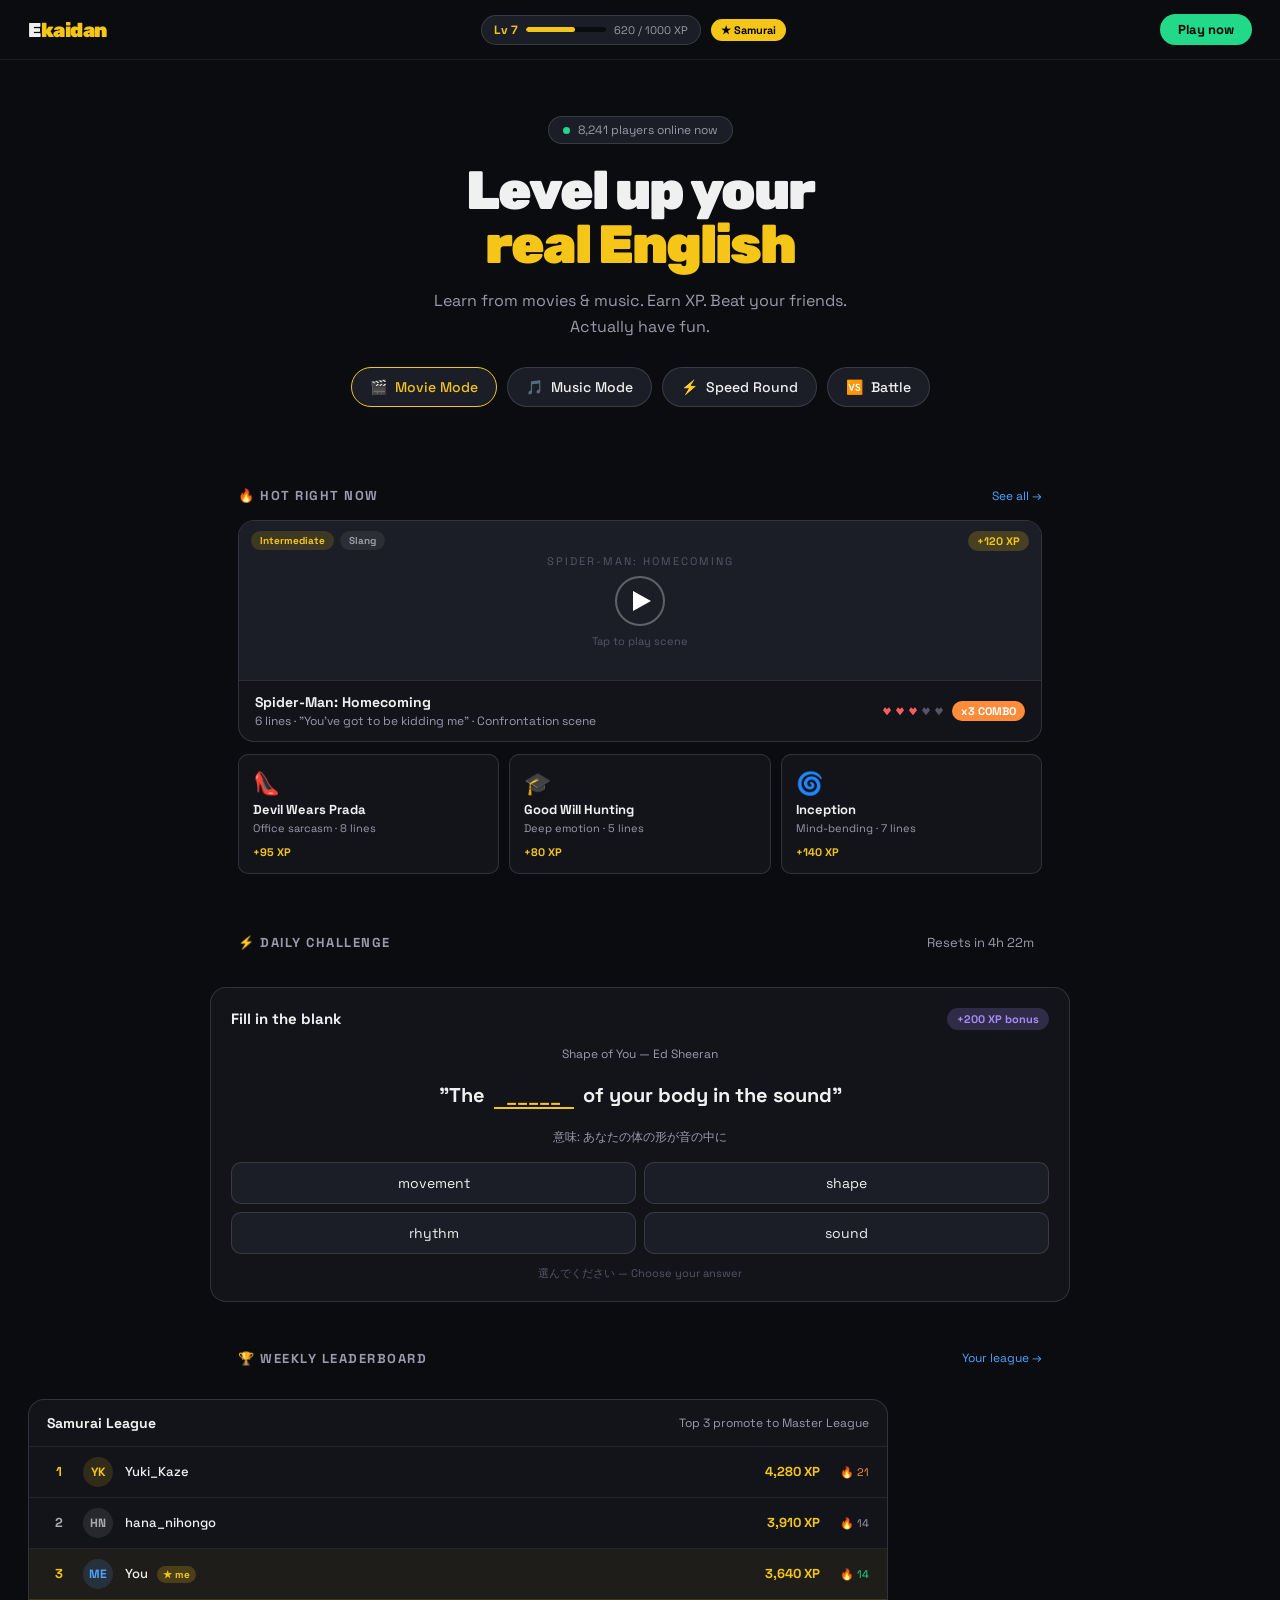
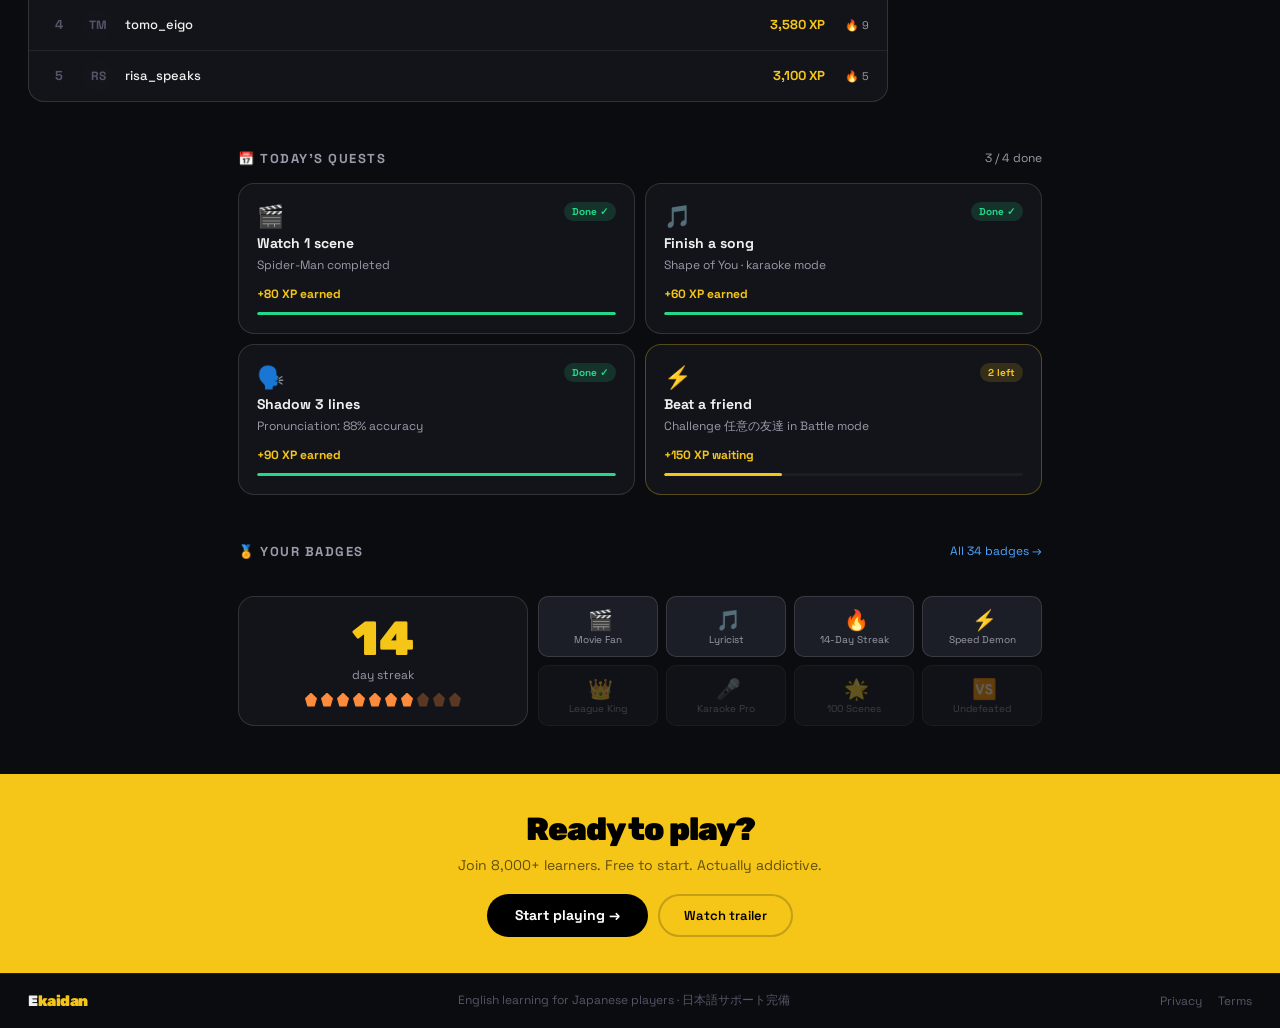
==== index.html @ 9c2a5b8b "add index.html" ====
<!DOCTYPE html>
<html lang="en">
<head>
    <meta property="og:title" content="Ekaidan - Learn English from Movies & Music">
<meta property="og:description" content="Master real English using movie scenes and songs.">
<meta property="og:image" content="https://imgs.search.brave.com/Rx2H4mDnxy3ZunKGQJCaCO_kKD9j202tP4jf_pyUfj8/rs:fit:500:0:1:0/g:ce/aHR0cHM6Ly9jZG4u/Y3JlYXRlLnZpc3Rh/LmNvbS9kb3dubG9h/ZHMvZmFkMjRlOTMt/ODU4NS00NmRkLWJh/MTktZmExNDgxNDEz/OWY2XzQ1MC5qcGVn">
  <meta charset="UTF-8">
  <meta name="viewport" content="width=device-width, initial-scale=1.0">
  <meta name="description" content="Ekaidan - gamified English learning from movies and music">
  <title>Ekaidan - Level up your real English</title>
<style>
@import url('https://fonts.googleapis.com/css2?family=Space+Grotesk:wght@400;500;700&family=Rubik:wght@400;500;700;900&display=swap');
*{box-sizing:border-box;margin:0;padding:0}
:root{
  --bg:#0b0c10;--bg2:#13141a;--bg3:#1c1e27;
  --border:rgba(255,255,255,0.07);
  --border2:rgba(255,255,255,0.13);
  --txt:#f0f0f0;--txt2:#9a9aaa;--txt3:#555568;
  --yellow:#f5c518;--green:#22d98a;--blue:#4fa3ff;
  --purple:#a78bfa;--red:#ff5c5c;--orange:#ff8c3a;
  --r:10px;--r2:16px;
}
body{font-family:'Space Grotesk',sans-serif;background:var(--bg);color:var(--txt);overflow-x:hidden}
h1,h2,h3,.logo{font-family:'Rubik',sans-serif}

nav{display:flex;align-items:center;justify-content:space-between;padding:14px 28px;border-bottom:0.5px solid var(--border);background:var(--bg)}
.logo{font-size:20px;font-weight:900;letter-spacing:-0.5px;color:var(--txt)}
.logo span{color:var(--yellow)}
.nav-r{display:flex;align-items:center;gap:16px}
.xp-bar-mini{display:flex;align-items:center;gap:8px;background:var(--bg3);padding:6px 12px;border-radius:100px;border:0.5px solid var(--border2)}
.xp-track{width:80px;height:5px;background:var(--bg);border-radius:3px;overflow:hidden}
.xp-fill{height:100%;width:62%;background:var(--yellow);border-radius:3px;transition:width 0.6s}
.xp-label{font-size:12px;color:var(--yellow);font-weight:700}
.level-badge{background:var(--yellow);color:#000;font-size:11px;font-weight:700;padding:4px 10px;border-radius:100px}
.nav-btn{background:var(--green);color:#000;font-size:13px;font-weight:700;padding:7px 18px;border-radius:100px;border:none;cursor:pointer;font-family:'Space Grotesk',sans-serif}

.hero{padding:56px 28px 40px;text-align:center;position:relative}
.hero-eyebrow{display:inline-flex;align-items:center;gap:8px;background:var(--bg3);border:0.5px solid var(--border2);border-radius:100px;padding:5px 14px;font-size:12px;color:var(--txt2);margin-bottom:20px}
.pulse{width:7px;height:7px;background:var(--green);border-radius:50%;animation:pulse 1.4s ease-in-out infinite}
@keyframes pulse{0%,100%{transform:scale(1);opacity:1}50%{transform:scale(1.5);opacity:0.5}}
.hero h1{font-size:54px;font-weight:900;line-height:1.0;letter-spacing:-2px;margin-bottom:16px}
.hero h1 .hl{color:var(--yellow)}
.hero p{font-size:16px;color:var(--txt2);max-width:440px;margin:0 auto 28px;line-height:1.6}

.modes-row{display:flex;gap:10px;justify-content:center;flex-wrap:wrap;margin-bottom:40px}
.mode-btn{display:flex;align-items:center;gap:8px;background:var(--bg3);border:0.5px solid var(--border2);padding:10px 18px;border-radius:100px;font-size:14px;font-weight:500;cursor:pointer;transition:all 0.15s;color:var(--txt)}
.mode-btn:hover,.mode-btn.active{border-color:var(--yellow);color:var(--yellow)}
.mode-icon{font-size:16px;width:16px;height:16px}

.section{padding:0 28px 48px;max-width:860px;margin:0 auto}
.sec-head{display:flex;align-items:center;justify-content:space-between;margin-bottom:16px}
.sec-title{font-size:13px;font-weight:700;color:var(--txt2);letter-spacing:1.5px;text-transform:uppercase}
.sec-link{font-size:12px;color:var(--blue);cursor:pointer}

.scene-card-big{background:var(--bg2);border:0.5px solid var(--border2);border-radius:var(--r2);overflow:hidden;margin-bottom:12px;cursor:pointer;transition:border-color 0.15s}
.scene-card-big:hover{border-color:rgba(255,255,255,0.25)}
.scene-screen{background:var(--bg3);height:160px;display:flex;align-items:center;justify-content:center;position:relative;border-bottom:0.5px solid var(--border)}
.screen-inner{text-align:center}
.movie-title{font-size:11px;color:var(--txt3);letter-spacing:2px;text-transform:uppercase;margin-bottom:8px}
.play-circle{width:50px;height:50px;border-radius:50%;border:2px solid rgba(255,255,255,0.3);display:flex;align-items:center;justify-content:center;margin:0 auto}
.play-tri{border-left:18px solid #fff;border-top:10px solid transparent;border-bottom:10px solid transparent;margin-left:4px}
.scene-tags{display:flex;gap:6px;position:absolute;top:10px;left:12px}
.tag{font-size:10px;font-weight:700;padding:3px 9px;border-radius:100px}
.tag.diff-easy{background:rgba(34,217,138,0.15);color:var(--green)}
.tag.diff-med{background:rgba(245,197,24,0.15);color:var(--yellow)}
.tag.diff-hard{background:rgba(255,92,92,0.15);color:var(--red)}
.tag.genre{background:rgba(255,255,255,0.07);color:var(--txt2)}
.xp-tag{position:absolute;top:10px;right:12px;background:rgba(245,197,24,0.2);color:var(--yellow);font-size:11px;font-weight:700;padding:3px 9px;border-radius:100px}

.scene-bottom{display:flex;align-items:center;justify-content:space-between;padding:12px 16px}
.scene-info .title{font-size:14px;font-weight:700;margin-bottom:2px}
.scene-info .sub{font-size:12px;color:var(--txt2)}
.scene-meta{display:flex;gap:8px;align-items:center}
.hearts{display:flex;gap:3px}
.heart{width:10px;height:10px;background:var(--red);clip-path:polygon(50% 90%,10% 40%,30% 10%,50% 30%,70% 10%,90% 40%)}
.combo-badge{background:var(--orange);color:#fff;font-size:11px;font-weight:700;padding:3px 9px;border-radius:100px}

.cards-3{display:grid;grid-template-columns:repeat(3,1fr);gap:10px;margin-bottom:12px}
.mini-card{background:var(--bg2);border:0.5px solid var(--border2);border-radius:var(--r);padding:14px;cursor:pointer;transition:border-color 0.2s,transform 0.15s}
.mini-card:hover{border-color:rgba(255,255,255,0.2);transform:translateY(-2px)}
.mini-card .mc-icon{font-size:22px;width:22px;height:22px;margin-bottom:10px}
.mini-card .mc-title{font-size:13px;font-weight:700;margin-bottom:3px}
.mini-card .mc-sub{font-size:11px;color:var(--txt2);line-height:1.4}
.mini-card .mc-xp{font-size:11px;color:var(--yellow);font-weight:700;margin-top:8px}

.challenge-section{background:var(--bg2);border:0.5px solid var(--border2);border-radius:var(--r2);padding:20px;margin-bottom:48px;margin-left:28px;margin-right:28px;max-width:860px;margin-left:auto;margin-right:auto}
.ch-head{display:flex;align-items:center;justify-content:space-between;margin-bottom:16px}
.ch-title{font-size:15px;font-weight:700}
.ch-badge{background:rgba(167,139,250,0.2);color:var(--purple);font-size:11px;font-weight:700;padding:4px 10px;border-radius:100px}
.ch-question{font-size:20px;font-weight:700;text-align:center;margin:20px 0;color:var(--txt)}
.ch-blanks{text-align:center;margin-bottom:20px}
.blank{display:inline-block;border-bottom:2px solid var(--yellow);min-width:80px;text-align:center;color:var(--yellow);font-weight:700;font-size:18px;padding:0 4px;margin:0 4px}
.ch-options{display:grid;grid-template-columns:1fr 1fr;gap:8px}
.ch-opt{background:var(--bg3);border:0.5px solid var(--border2);padding:11px 16px;border-radius:var(--r);font-size:14px;cursor:pointer;transition:all 0.15s;text-align:center;color:var(--txt)}
.ch-opt:hover{border-color:var(--blue);color:var(--blue)}
.ch-opt.correct{border-color:var(--green);background:rgba(34,217,138,0.1);color:var(--green)}
.ch-opt.wrong{border-color:var(--red);background:rgba(255,92,92,0.1);color:var(--red)}
.ch-timer{display:flex;align-items:center;gap:8px;font-size:13px;color:var(--txt2)}
.timer-track{flex:1;height:4px;background:var(--bg3);border-radius:2px;overflow:hidden}
.timer-fill{height:100%;background:var(--yellow);border-radius:2px;transition:width 0.1s linear}

.leaderboard{background:var(--bg2);border:0.5px solid var(--border2);border-radius:var(--r2);overflow:hidden;margin-bottom:48px;margin-left:auto;margin-right:auto;max-width:860px}
.lb-head{padding:14px 18px;border-bottom:0.5px solid var(--border);display:flex;align-items:center;justify-content:space-between}
.lb-title{font-size:14px;font-weight:700}
.lb-sub{font-size:12px;color:var(--txt2)}
.lb-row{display:flex;align-items:center;gap:12px;padding:10px 18px;border-bottom:0.5px solid var(--border)}
.lb-row:last-child{border-bottom:none}
.lb-row.me{background:rgba(245,197,24,0.05);border-color:rgba(245,197,24,0.15)}
.lb-rank{font-size:13px;font-weight:700;color:var(--txt3);width:24px;text-align:center}
.lb-rank.gold{color:var(--yellow)}
.lb-rank.silver{color:#aaa}
.lb-rank.bronze{color:var(--orange)}
.lb-avatar{width:30px;height:30px;border-radius:50%;display:flex;align-items:center;justify-content:center;font-size:12px;font-weight:700}
.lb-name{flex:1;font-size:13px;font-weight:500}
.lb-name .lb-you{font-size:10px;background:rgba(245,197,24,0.2);color:var(--yellow);padding:2px 6px;border-radius:100px;margin-left:6px;font-weight:700}
.lb-score{font-size:13px;font-weight:700;color:var(--yellow)}
.lb-streak{font-size:11px;color:var(--txt2);margin-left:8px}

.daily-row{display:grid;grid-template-columns:1fr 1fr;gap:10px;padding:0 28px 48px;max-width:860px;margin:0 auto}
.daily-card{background:var(--bg2);border:0.5px solid var(--border2);border-radius:var(--r2);padding:18px;position:relative;overflow:hidden}
.dc-top{display:flex;align-items:flex-start;justify-content:space-between;margin-bottom:10px}
.dc-icon{font-size:22px;width:22px;height:22px}
.dc-done{background:rgba(34,217,138,0.15);color:var(--green);font-size:10px;font-weight:700;padding:3px 8px;border-radius:100px}
.dc-pending{background:rgba(245,197,24,0.15);color:var(--yellow);font-size:10px;font-weight:700;padding:3px 8px;border-radius:100px}
.dc-title{font-size:14px;font-weight:700;margin-bottom:4px}
.dc-sub{font-size:12px;color:var(--txt2);margin-bottom:12px;line-height:1.5}
.dc-xp{font-size:12px;color:var(--yellow);font-weight:700}
.dc-progress{height:3px;background:var(--bg3);border-radius:2px;margin-top:10px;overflow:hidden}
.dc-fill{height:100%;border-radius:2px;background:var(--green)}

.streak-row{display:flex;gap:10px;padding:0 28px 48px;max-width:860px;margin:0 auto}
.streak-big{background:var(--bg2);border:0.5px solid var(--border2);border-radius:var(--r2);padding:18px;flex:1;text-align:center}
.streak-num{font-size:48px;font-weight:900;color:var(--yellow);line-height:1;font-family:'Rubik',sans-serif}
.streak-sub{font-size:12px;color:var(--txt2);margin-top:4px}
.flame-row{display:flex;justify-content:center;gap:4px;margin-top:10px}
.flame{width:12px;height:14px;background:var(--orange);clip-path:polygon(50% 0%,100% 40%,80% 100%,20% 100%,0% 40%);opacity:0.3}
.flame.lit{opacity:1}
.badges-grid{display:grid;grid-template-columns:repeat(4,1fr);gap:8px;flex:2}
.badge-item{background:var(--bg3);border:0.5px solid var(--border2);border-radius:var(--r);padding:10px;text-align:center}
.badge-icon{font-size:20px;width:20px;height:20px;margin:0 auto 6px}
.badge-name{font-size:10px;color:var(--txt2)}
.badge-item.locked{opacity:0.35}

.cta-band{background:var(--yellow);padding:36px 28px;text-align:center}
.cta-band h2{font-family:'Rubik',sans-serif;font-size:32px;font-weight:900;color:#000;margin-bottom:8px;letter-spacing:-1px}
.cta-band p{font-size:14px;color:rgba(0,0,0,0.6);margin-bottom:20px}
.cta-row{display:flex;gap:10px;justify-content:center;flex-wrap:wrap}
.cta-dark{background:#000;color:#fff;border:none;padding:12px 28px;border-radius:100px;font-size:14px;font-weight:700;cursor:pointer;font-family:'Space Grotesk',sans-serif}
.cta-ghost{background:transparent;color:#000;border:2px solid rgba(0,0,0,0.2);padding:11px 24px;border-radius:100px;font-size:13px;font-weight:600;cursor:pointer;font-family:'Space Grotesk',sans-serif}

footer{border-top:0.5px solid var(--border);padding:18px 28px;display:flex;justify-content:space-between;align-items:center;font-size:12px;color:var(--txt3)}
  </style>
</head>
<body>
  <h2 style="position:absolute;width:1px;height:1px;overflow:hidden">Ekaidan gamified homepage — interactive English learning concept</h2>

<nav>
  <div class="logo">E<span>kaidan</span></div>
  <div style="display:flex;align-items:center;gap:10px">
    <div class="xp-bar-mini">
      <div class="xp-label">Lv 7</div>
      <div class="xp-track"><div class="xp-fill" id="xpfill"></div></div>
      <div style="font-size:11px;color:var(--txt2)" id="xpnum">620 / 1000 XP</div>
    </div>
    <div class="level-badge">★ Samurai</div>
  </div>
  <button class="nav-btn">Play now</button>
</nav>

<div class="hero">
  <div class="hero-eyebrow"><div class="pulse"></div> 8,241 players online now</div>
  <h1>Level up your<br><span class="hl">real English</span></h1>
  <p>Learn from movies & music. Earn XP. Beat your friends. Actually have fun.</p>
  <div class="modes-row">
    <div class="mode-btn active" id="m1">🎬 <span>Movie Mode</span></div>
    <div class="mode-btn" id="m2">🎵 <span>Music Mode</span></div>
    <div class="mode-btn" id="m3">⚡ <span>Speed Round</span></div>
    <div class="mode-btn" id="m4">🆚 <span>Battle</span></div>
  </div>
</div>

<div class="section">
  <div class="sec-head">
    <div class="sec-title">🔥 Hot right now</div>
    <div class="sec-link">See all →</div>
  </div>
  <div class="scene-card-big" onclick="sendPrompt('Design the Ekaidan in-game scene player with XP rewards, combo multiplier, and pronunciation scoring')">
    <div class="scene-screen">
      <div class="screen-inner">
        <div class="movie-title">Spider-Man: Homecoming</div>
        <div class="play-circle"><div class="play-tri"></div></div>
        <div style="font-size:11px;color:var(--txt3);margin-top:8px">Tap to play scene</div>
      </div>
      <div class="scene-tags">
        <span class="tag diff-med">Intermediate</span>
        <span class="tag genre">Slang</span>
      </div>
      <div class="xp-tag">+120 XP</div>
    </div>
    <div class="scene-bottom">
      <div class="scene-info">
        <div class="title">Spider-Man: Homecoming</div>
        <div class="sub">6 lines · "You've got to be kidding me" · Confrontation scene</div>
      </div>
      <div class="scene-meta">
        <div class="hearts"><div class="heart"></div><div class="heart"></div><div class="heart"></div><div class="heart" style="background:var(--txt3)"></div><div class="heart" style="background:var(--txt3)"></div></div>
        <div class="combo-badge">x3 COMBO</div>
      </div>
    </div>
  </div>
  <div class="cards-3">
    <div class="mini-card">
      <div class="mc-icon">👠</div>
      <div class="mc-title">Devil Wears Prada</div>
      <div class="mc-sub">Office sarcasm · 8 lines</div>
      <div class="mc-xp">+95 XP</div>
    </div>
    <div class="mini-card">
      <div class="mc-icon">🎓</div>
      <div class="mc-title">Good Will Hunting</div>
      <div class="mc-sub">Deep emotion · 5 lines</div>
      <div class="mc-xp">+80 XP</div>
    </div>
    <div class="mini-card">
      <div class="mc-icon">🌀</div>
      <div class="mc-title">Inception</div>
      <div class="mc-sub">Mind-bending · 7 lines</div>
      <div class="mc-xp">+140 XP</div>
    </div>
  </div>
</div>

<div style="max-width:860px;margin:0 auto;padding:0 28px 20px">
  <div class="sec-head">
    <div class="sec-title">⚡ Daily challenge</div>
    <div class="ch-timer">
      <span>Resets in 4h 22m</span>
      <div class="timer-track"><div class="timer-fill" id="tfill" style="width:82%"></div></div>
    </div>
  </div>
</div>
<div class="challenge-section">
  <div class="ch-head">
    <div class="ch-title">Fill in the blank</div>
    <div class="ch-badge">+200 XP bonus</div>
  </div>
  <div style="font-size:12px;color:var(--txt2);margin-bottom:4px;text-align:center">Shape of You — Ed Sheeran</div>
  <div class="ch-question">
    "The <div class="blank" id="blank1">_____</div> of your body in the sound"
  </div>
  <div style="font-size:12px;color:var(--txt2);text-align:center;margin-bottom:16px">意味: あなたの体の形が音の中に</div>
  <div class="ch-options">
    <div class="ch-opt" onclick="answer(this,'wrong')">movement</div>
    <div class="ch-opt" onclick="answer(this,'correct')">shape</div>
    <div class="ch-opt" onclick="answer(this,'wrong')">rhythm</div>
    <div class="ch-opt" onclick="answer(this,'wrong')">sound</div>
  </div>
  <div style="font-size:11px;color:var(--txt3);text-align:center;margin-top:12px" id="hint">選んでください — Choose your answer</div>
</div>

<div style="max-width:860px;margin:0 auto;padding:0 28px 16px">
  <div class="sec-head">
    <div class="sec-title">🏆 Weekly leaderboard</div>
    <div class="sec-link">Your league →</div>
  </div>
</div>
<div class="leaderboard" style="margin-left:28px;margin-right:28px">
  <div class="lb-head">
    <div class="lb-title">Samurai League</div>
    <div class="lb-sub">Top 3 promote to Master League</div>
  </div>
  <div class="lb-row">
    <div class="lb-rank gold">1</div>
    <div class="lb-avatar" style="background:#f5c51822;color:var(--yellow)">YK</div>
    <div class="lb-name">Yuki_Kaze</div>
    <div class="lb-score">4,280 XP</div>
    <div class="lb-streak" style="color:var(--orange)">🔥 21</div>
  </div>
  <div class="lb-row">
    <div class="lb-rank silver">2</div>
    <div class="lb-avatar" style="background:#aaa2;color:#aaa">HN</div>
    <div class="lb-name">hana_nihongo</div>
    <div class="lb-score">3,910 XP</div>
    <div class="lb-streak">🔥 14</div>
  </div>
  <div class="lb-row me">
    <div class="lb-rank" style="color:var(--yellow)">3</div>
    <div class="lb-avatar" style="background:rgba(79,163,255,0.15);color:var(--blue)">ME</div>
    <div class="lb-name">You <span class="lb-you">★ me</span></div>
    <div class="lb-score">3,640 XP</div>
    <div class="lb-streak" style="color:var(--green)">🔥 14</div>
  </div>
  <div class="lb-row">
    <div class="lb-rank">4</div>
    <div class="lb-avatar" style="background:#2222;color:var(--txt3)">TM</div>
    <div class="lb-name">tomo_eigo</div>
    <div class="lb-score">3,580 XP</div>
    <div class="lb-streak">🔥 9</div>
  </div>
  <div class="lb-row">
    <div class="lb-rank">5</div>
    <div class="lb-avatar" style="background:#2222;color:var(--txt3)">RS</div>
    <div class="lb-name">risa_speaks</div>
    <div class="lb-score">3,100 XP</div>
    <div class="lb-streak">🔥 5</div>
  </div>
</div>

<div style="max-width:860px;margin:24px auto 0;padding:0 28px">
  <div class="sec-head">
    <div class="sec-title">📅 Today's quests</div>
    <div style="font-size:12px;color:var(--txt2)">3 / 4 done</div>
  </div>
</div>
<div class="daily-row">
  <div class="daily-card">
    <div class="dc-top"><div class="dc-icon">🎬</div><div class="dc-done">Done ✓</div></div>
    <div class="dc-title">Watch 1 scene</div>
    <div class="dc-sub">Spider-Man completed</div>
    <div class="dc-xp">+80 XP earned</div>
    <div class="dc-progress"><div class="dc-fill" style="width:100%"></div></div>
  </div>
  <div class="daily-card">
    <div class="dc-top"><div class="dc-icon">🎵</div><div class="dc-done">Done ✓</div></div>
    <div class="dc-title">Finish a song</div>
    <div class="dc-sub">Shape of You · karaoke mode</div>
    <div class="dc-xp">+60 XP earned</div>
    <div class="dc-progress"><div class="dc-fill" style="width:100%"></div></div>
  </div>
  <div class="daily-card">
    <div class="dc-top"><div class="dc-icon">🗣️</div><div class="dc-done">Done ✓</div></div>
    <div class="dc-title">Shadow 3 lines</div>
    <div class="dc-sub">Pronunciation: 88% accuracy</div>
    <div class="dc-xp">+90 XP earned</div>
    <div class="dc-progress"><div class="dc-fill" style="width:100%"></div></div>
  </div>
  <div class="daily-card" style="border-color:rgba(245,197,24,0.3)">
    <div class="dc-top"><div class="dc-icon">⚡</div><div class="dc-pending">2 left</div></div>
    <div class="dc-title">Beat a friend</div>
    <div class="dc-sub">Challenge 任意の友達 in Battle mode</div>
    <div class="dc-xp">+150 XP waiting</div>
    <div class="dc-progress"><div class="dc-fill" style="width:33%;background:var(--yellow)"></div></div>
  </div>
</div>

<div style="max-width:860px;margin:0 auto;padding:0 28px 20px">
  <div class="sec-head"><div class="sec-title">🏅 Your badges</div><div class="sec-link">All 34 badges →</div></div>
</div>
<div class="streak-row">
  <div class="streak-big">
    <div class="streak-num" id="streaknum">14</div>
    <div class="streak-sub">day streak</div>
    <div class="flame-row">
      <div class="flame lit"></div><div class="flame lit"></div><div class="flame lit"></div>
      <div class="flame lit"></div><div class="flame lit"></div><div class="flame lit"></div>
      <div class="flame lit"></div><div class="flame"></div><div class="flame"></div><div class="flame"></div>
    </div>
  </div>
  <div class="badges-grid">
    <div class="badge-item"><div class="badge-icon">🎬</div><div class="badge-name">Movie Fan</div></div>
    <div class="badge-item"><div class="badge-icon">🎵</div><div class="badge-name">Lyricist</div></div>
    <div class="badge-item"><div class="badge-icon">🔥</div><div class="badge-name">14-Day Streak</div></div>
    <div class="badge-item"><div class="badge-icon">⚡</div><div class="badge-name">Speed Demon</div></div>
    <div class="badge-item locked"><div class="badge-icon">👑</div><div class="badge-name">League King</div></div>
    <div class="badge-item locked"><div class="badge-icon">🎤</div><div class="badge-name">Karaoke Pro</div></div>
    <div class="badge-item locked"><div class="badge-icon">🌟</div><div class="badge-name">100 Scenes</div></div>
    <div class="badge-item locked"><div class="badge-icon">🆚</div><div class="badge-name">Undefeated</div></div>
  </div>
</div>

<div class="cta-band">
  <h2>Ready to play?</h2>
  <p>Join 8,000+ learners. Free to start. Actually addictive.</p>
  <div class="cta-row">
    <button class="cta-dark" onclick="sendPrompt('Design the Ekaidan battle mode where two players compete in real-time on the same movie scene')">Start playing →</button>
    <button class="cta-ghost">Watch trailer</button>
  </div>
</div>

<footer>
  <div class="logo" style="font-size:15px">E<span>kaidan</span></div>
  <div>English learning for Japanese players · 日本語サポート完備</div>
  <div style="display:flex;gap:16px"><span style="cursor:pointer">Privacy</span><span style="cursor:pointer">Terms</span></div>
</footer>

<script>
function sendPrompt(msg) {
  console.log('Prompt:', msg);
  // This function can be extended to handle API calls or other actions
}

document.querySelectorAll('.mode-btn').forEach(btn=>{
  btn.addEventListener('click',function(){
    document.querySelectorAll('.mode-btn').forEach(b=>b.classList.remove('active'));
    this.classList.add('active');
  });
});

function answer(el, result){
  if(document.querySelector('.ch-opt.correct')||document.querySelector('.ch-opt.wrong')){return}
  el.classList.add(result);
  const hint=document.getElementById('hint');
  const blank=document.getElementById('blank1');
  const xpfill=document.getElementById('xpfill');
  const xpnum=document.getElementById('xpnum');
  if(result==='correct'){
    blank.textContent='shape';
    hint.textContent='✓ 正解！ "shape" = 形 · +200 XP!';
    hint.style.color='var(--green)';
    let cur=62;
    const interval=setInterval(()=>{
      cur=Math.min(cur+2,82);
      xpfill.style.width=cur+'%';
      xpnum.textContent=Math.round(cur*10)+' / 1000 XP';
      if(cur>=82)clearInterval(interval);
    },30);
  } else {
    hint.textContent='✗ 不正解。 "shape" が正解 — "形"という意味。Try again!';
    hint.style.color='var(--red)';
    document.querySelectorAll('.ch-opt').forEach(o=>{
      if(o.textContent.trim()==='shape')o.classList.add('correct');
    });
  }
}

let streak=14;
setInterval(()=>{
  const el=document.getElementById('streaknum');
  el.style.transform='scale(1.08)';
  setTimeout(()=>el.style.transform='scale(1)',300);
},4000);

let timerW=82;
setInterval(()=>{
  timerW=Math.max(timerW-0.02,0);
  const tf=document.getElementById('tfill');
  if(tf)tf.style.width=timerW.toFixed(1)+'%';
},100);
</script>
</body>
</html>
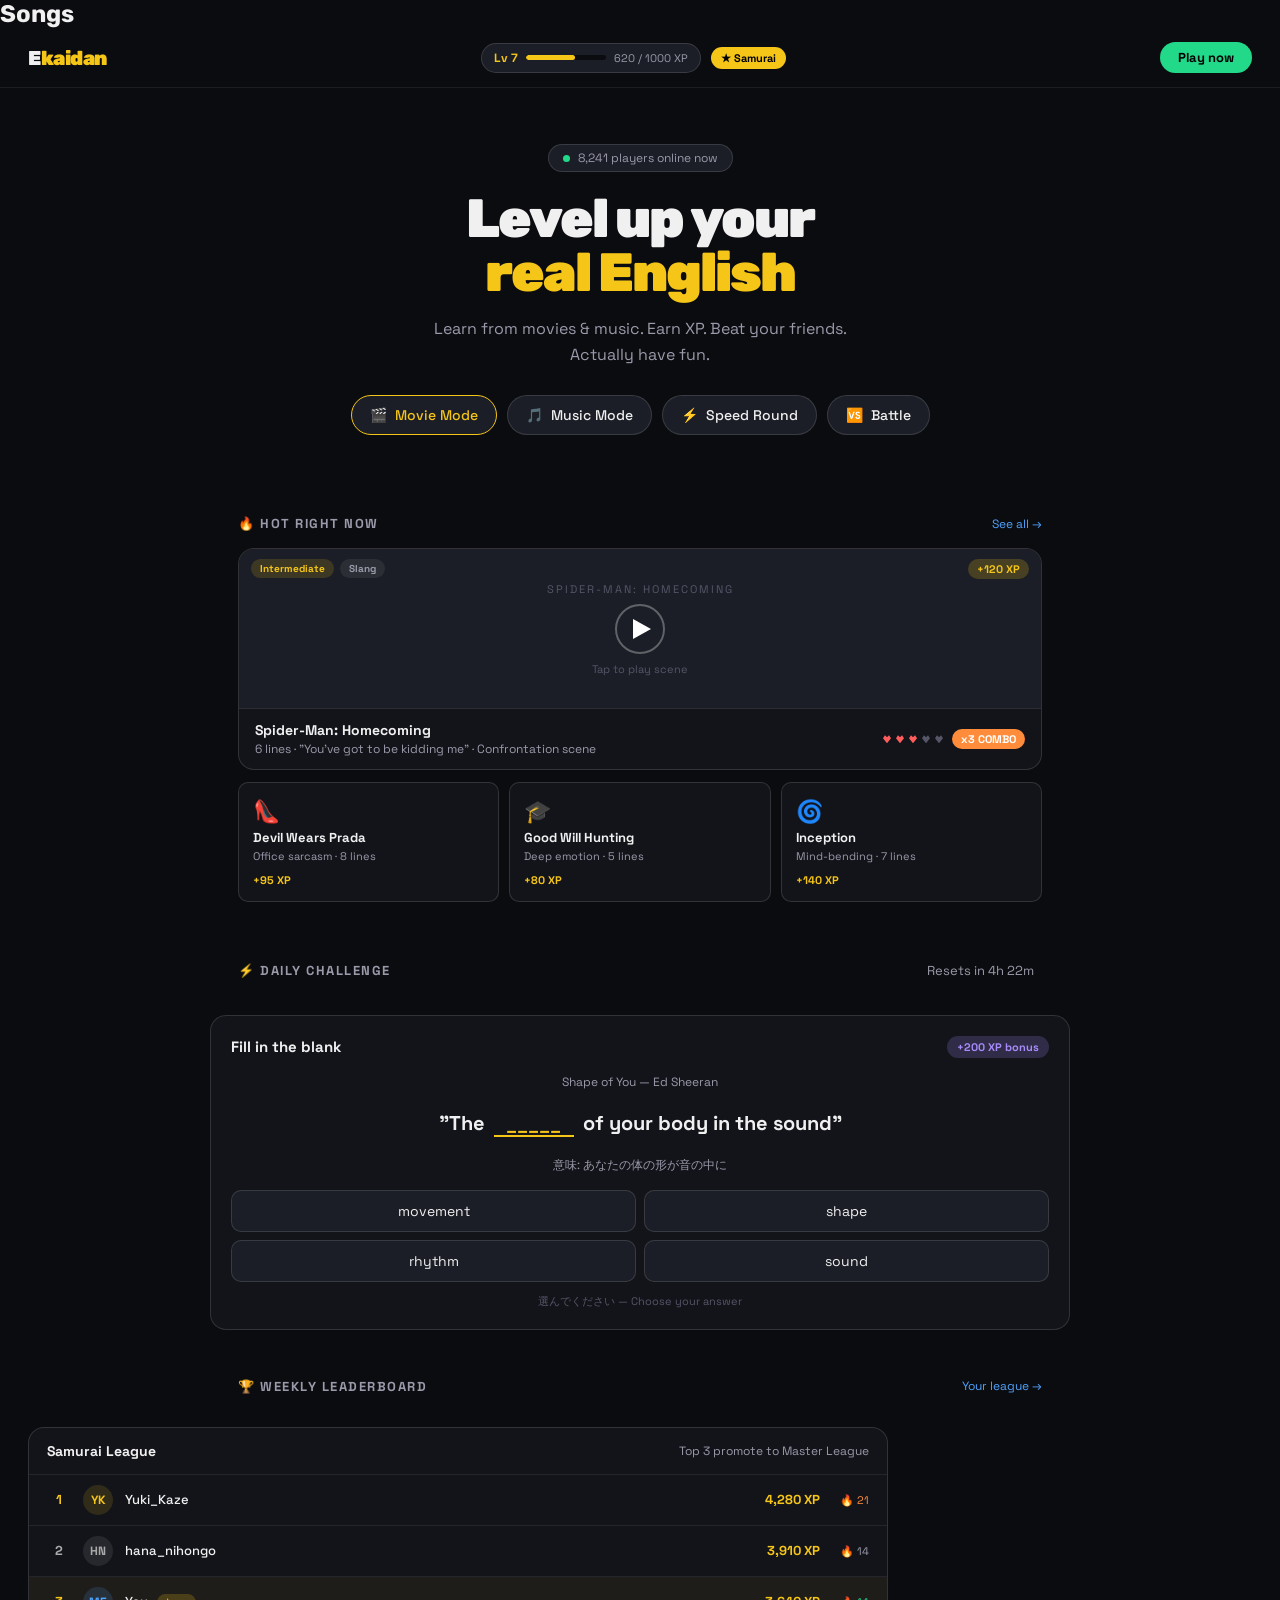
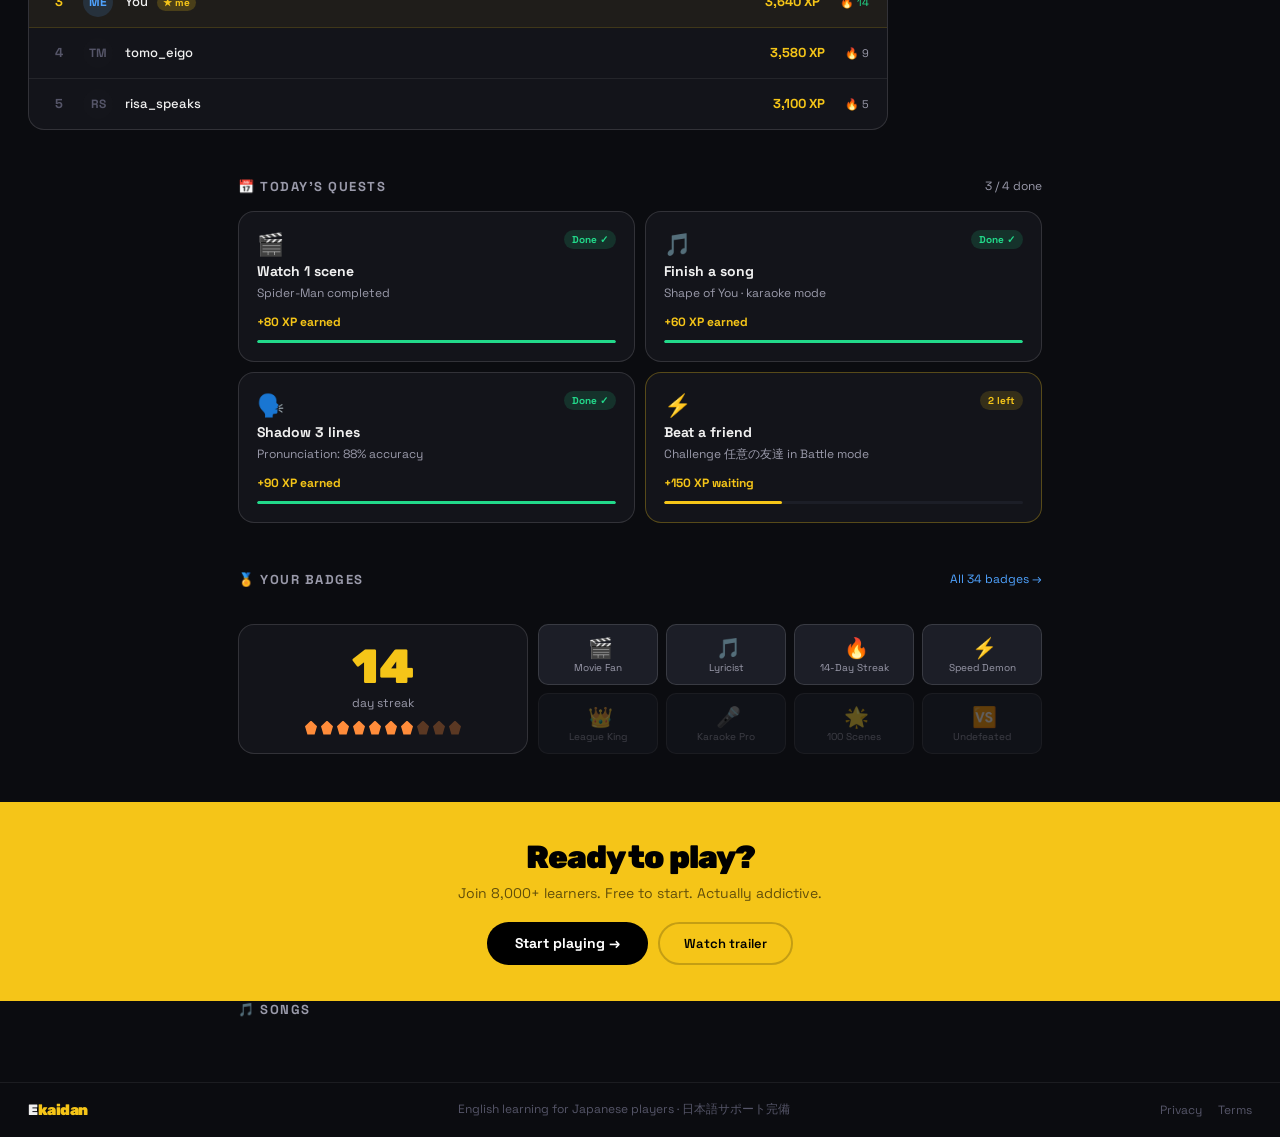
==== commit e8b4fe08: "js" ====
--- a/index.html
+++ b/index.html
@@ -9,152 +9,22 @@
   <meta name="viewport" content="width=device-width, initial-scale=1.0">
   <meta name="description" content="Ekaidan - gamified English learning from movies and music">
   <title>Ekaidan - Level up your real English</title>
-<style>
-@import url('https://fonts.googleapis.com/css2?family=Space+Grotesk:wght@400;500;700&family=Rubik:wght@400;500;700;900&display=swap');
-*{box-sizing:border-box;margin:0;padding:0}
-:root{
-  --bg:#0b0c10;--bg2:#13141a;--bg3:#1c1e27;
-  --border:rgba(255,255,255,0.07);
-  --border2:rgba(255,255,255,0.13);
-  --txt:#f0f0f0;--txt2:#9a9aaa;--txt3:#555568;
-  --yellow:#f5c518;--green:#22d98a;--blue:#4fa3ff;
-  --purple:#a78bfa;--red:#ff5c5c;--orange:#ff8c3a;
-  --r:10px;--r2:16px;
-}
-body{font-family:'Space Grotesk',sans-serif;background:var(--bg);color:var(--txt);overflow-x:hidden}
-h1,h2,h3,.logo{font-family:'Rubik',sans-serif}
-
-nav{display:flex;align-items:center;justify-content:space-between;padding:14px 28px;border-bottom:0.5px solid var(--border);background:var(--bg)}
-.logo{font-size:20px;font-weight:900;letter-spacing:-0.5px;color:var(--txt)}
-.logo span{color:var(--yellow)}
-.nav-r{display:flex;align-items:center;gap:16px}
-.xp-bar-mini{display:flex;align-items:center;gap:8px;background:var(--bg3);padding:6px 12px;border-radius:100px;border:0.5px solid var(--border2)}
-.xp-track{width:80px;height:5px;background:var(--bg);border-radius:3px;overflow:hidden}
-.xp-fill{height:100%;width:62%;background:var(--yellow);border-radius:3px;transition:width 0.6s}
-.xp-label{font-size:12px;color:var(--yellow);font-weight:700}
-.level-badge{background:var(--yellow);color:#000;font-size:11px;font-weight:700;padding:4px 10px;border-radius:100px}
-.nav-btn{background:var(--green);color:#000;font-size:13px;font-weight:700;padding:7px 18px;border-radius:100px;border:none;cursor:pointer;font-family:'Space Grotesk',sans-serif}
-
-.hero{padding:56px 28px 40px;text-align:center;position:relative}
-.hero-eyebrow{display:inline-flex;align-items:center;gap:8px;background:var(--bg3);border:0.5px solid var(--border2);border-radius:100px;padding:5px 14px;font-size:12px;color:var(--txt2);margin-bottom:20px}
-.pulse{width:7px;height:7px;background:var(--green);border-radius:50%;animation:pulse 1.4s ease-in-out infinite}
-@keyframes pulse{0%,100%{transform:scale(1);opacity:1}50%{transform:scale(1.5);opacity:0.5}}
-.hero h1{font-size:54px;font-weight:900;line-height:1.0;letter-spacing:-2px;margin-bottom:16px}
-.hero h1 .hl{color:var(--yellow)}
-.hero p{font-size:16px;color:var(--txt2);max-width:440px;margin:0 auto 28px;line-height:1.6}
-
-.modes-row{display:flex;gap:10px;justify-content:center;flex-wrap:wrap;margin-bottom:40px}
-.mode-btn{display:flex;align-items:center;gap:8px;background:var(--bg3);border:0.5px solid var(--border2);padding:10px 18px;border-radius:100px;font-size:14px;font-weight:500;cursor:pointer;transition:all 0.15s;color:var(--txt)}
-.mode-btn:hover,.mode-btn.active{border-color:var(--yellow);color:var(--yellow)}
-.mode-icon{font-size:16px;width:16px;height:16px}
-
-.section{padding:0 28px 48px;max-width:860px;margin:0 auto}
-.sec-head{display:flex;align-items:center;justify-content:space-between;margin-bottom:16px}
-.sec-title{font-size:13px;font-weight:700;color:var(--txt2);letter-spacing:1.5px;text-transform:uppercase}
-.sec-link{font-size:12px;color:var(--blue);cursor:pointer}
-
-.scene-card-big{background:var(--bg2);border:0.5px solid var(--border2);border-radius:var(--r2);overflow:hidden;margin-bottom:12px;cursor:pointer;transition:border-color 0.15s}
-.scene-card-big:hover{border-color:rgba(255,255,255,0.25)}
-.scene-screen{background:var(--bg3);height:160px;display:flex;align-items:center;justify-content:center;position:relative;border-bottom:0.5px solid var(--border)}
-.screen-inner{text-align:center}
-.movie-title{font-size:11px;color:var(--txt3);letter-spacing:2px;text-transform:uppercase;margin-bottom:8px}
-.play-circle{width:50px;height:50px;border-radius:50%;border:2px solid rgba(255,255,255,0.3);display:flex;align-items:center;justify-content:center;margin:0 auto}
-.play-tri{border-left:18px solid #fff;border-top:10px solid transparent;border-bottom:10px solid transparent;margin-left:4px}
-.scene-tags{display:flex;gap:6px;position:absolute;top:10px;left:12px}
-.tag{font-size:10px;font-weight:700;padding:3px 9px;border-radius:100px}
-.tag.diff-easy{background:rgba(34,217,138,0.15);color:var(--green)}
-.tag.diff-med{background:rgba(245,197,24,0.15);color:var(--yellow)}
-.tag.diff-hard{background:rgba(255,92,92,0.15);color:var(--red)}
-.tag.genre{background:rgba(255,255,255,0.07);color:var(--txt2)}
-.xp-tag{position:absolute;top:10px;right:12px;background:rgba(245,197,24,0.2);color:var(--yellow);font-size:11px;font-weight:700;padding:3px 9px;border-radius:100px}
-
-.scene-bottom{display:flex;align-items:center;justify-content:space-between;padding:12px 16px}
-.scene-info .title{font-size:14px;font-weight:700;margin-bottom:2px}
-.scene-info .sub{font-size:12px;color:var(--txt2)}
-.scene-meta{display:flex;gap:8px;align-items:center}
-.hearts{display:flex;gap:3px}
-.heart{width:10px;height:10px;background:var(--red);clip-path:polygon(50% 90%,10% 40%,30% 10%,50% 30%,70% 10%,90% 40%)}
-.combo-badge{background:var(--orange);color:#fff;font-size:11px;font-weight:700;padding:3px 9px;border-radius:100px}
-
-.cards-3{display:grid;grid-template-columns:repeat(3,1fr);gap:10px;margin-bottom:12px}
-.mini-card{background:var(--bg2);border:0.5px solid var(--border2);border-radius:var(--r);padding:14px;cursor:pointer;transition:border-color 0.2s,transform 0.15s}
-.mini-card:hover{border-color:rgba(255,255,255,0.2);transform:translateY(-2px)}
-.mini-card .mc-icon{font-size:22px;width:22px;height:22px;margin-bottom:10px}
-.mini-card .mc-title{font-size:13px;font-weight:700;margin-bottom:3px}
-.mini-card .mc-sub{font-size:11px;color:var(--txt2);line-height:1.4}
-.mini-card .mc-xp{font-size:11px;color:var(--yellow);font-weight:700;margin-top:8px}
-
-.challenge-section{background:var(--bg2);border:0.5px solid var(--border2);border-radius:var(--r2);padding:20px;margin-bottom:48px;margin-left:28px;margin-right:28px;max-width:860px;margin-left:auto;margin-right:auto}
-.ch-head{display:flex;align-items:center;justify-content:space-between;margin-bottom:16px}
-.ch-title{font-size:15px;font-weight:700}
-.ch-badge{background:rgba(167,139,250,0.2);color:var(--purple);font-size:11px;font-weight:700;padding:4px 10px;border-radius:100px}
-.ch-question{font-size:20px;font-weight:700;text-align:center;margin:20px 0;color:var(--txt)}
-.ch-blanks{text-align:center;margin-bottom:20px}
-.blank{display:inline-block;border-bottom:2px solid var(--yellow);min-width:80px;text-align:center;color:var(--yellow);font-weight:700;font-size:18px;padding:0 4px;margin:0 4px}
-.ch-options{display:grid;grid-template-columns:1fr 1fr;gap:8px}
-.ch-opt{background:var(--bg3);border:0.5px solid var(--border2);padding:11px 16px;border-radius:var(--r);font-size:14px;cursor:pointer;transition:all 0.15s;text-align:center;color:var(--txt)}
-.ch-opt:hover{border-color:var(--blue);color:var(--blue)}
-.ch-opt.correct{border-color:var(--green);background:rgba(34,217,138,0.1);color:var(--green)}
-.ch-opt.wrong{border-color:var(--red);background:rgba(255,92,92,0.1);color:var(--red)}
-.ch-timer{display:flex;align-items:center;gap:8px;font-size:13px;color:var(--txt2)}
-.timer-track{flex:1;height:4px;background:var(--bg3);border-radius:2px;overflow:hidden}
-.timer-fill{height:100%;background:var(--yellow);border-radius:2px;transition:width 0.1s linear}
-
-.leaderboard{background:var(--bg2);border:0.5px solid var(--border2);border-radius:var(--r2);overflow:hidden;margin-bottom:48px;margin-left:auto;margin-right:auto;max-width:860px}
-.lb-head{padding:14px 18px;border-bottom:0.5px solid var(--border);display:flex;align-items:center;justify-content:space-between}
-.lb-title{font-size:14px;font-weight:700}
-.lb-sub{font-size:12px;color:var(--txt2)}
-.lb-row{display:flex;align-items:center;gap:12px;padding:10px 18px;border-bottom:0.5px solid var(--border)}
-.lb-row:last-child{border-bottom:none}
-.lb-row.me{background:rgba(245,197,24,0.05);border-color:rgba(245,197,24,0.15)}
-.lb-rank{font-size:13px;font-weight:700;color:var(--txt3);width:24px;text-align:center}
-.lb-rank.gold{color:var(--yellow)}
-.lb-rank.silver{color:#aaa}
-.lb-rank.bronze{color:var(--orange)}
-.lb-avatar{width:30px;height:30px;border-radius:50%;display:flex;align-items:center;justify-content:center;font-size:12px;font-weight:700}
-.lb-name{flex:1;font-size:13px;font-weight:500}
-.lb-name .lb-you{font-size:10px;background:rgba(245,197,24,0.2);color:var(--yellow);padding:2px 6px;border-radius:100px;margin-left:6px;font-weight:700}
-.lb-score{font-size:13px;font-weight:700;color:var(--yellow)}
-.lb-streak{font-size:11px;color:var(--txt2);margin-left:8px}
-
-.daily-row{display:grid;grid-template-columns:1fr 1fr;gap:10px;padding:0 28px 48px;max-width:860px;margin:0 auto}
-.daily-card{background:var(--bg2);border:0.5px solid var(--border2);border-radius:var(--r2);padding:18px;position:relative;overflow:hidden}
-.dc-top{display:flex;align-items:flex-start;justify-content:space-between;margin-bottom:10px}
-.dc-icon{font-size:22px;width:22px;height:22px}
-.dc-done{background:rgba(34,217,138,0.15);color:var(--green);font-size:10px;font-weight:700;padding:3px 8px;border-radius:100px}
-.dc-pending{background:rgba(245,197,24,0.15);color:var(--yellow);font-size:10px;font-weight:700;padding:3px 8px;border-radius:100px}
-.dc-title{font-size:14px;font-weight:700;margin-bottom:4px}
-.dc-sub{font-size:12px;color:var(--txt2);margin-bottom:12px;line-height:1.5}
-.dc-xp{font-size:12px;color:var(--yellow);font-weight:700}
-.dc-progress{height:3px;background:var(--bg3);border-radius:2px;margin-top:10px;overflow:hidden}
-.dc-fill{height:100%;border-radius:2px;background:var(--green)}
-
-.streak-row{display:flex;gap:10px;padding:0 28px 48px;max-width:860px;margin:0 auto}
-.streak-big{background:var(--bg2);border:0.5px solid var(--border2);border-radius:var(--r2);padding:18px;flex:1;text-align:center}
-.streak-num{font-size:48px;font-weight:900;color:var(--yellow);line-height:1;font-family:'Rubik',sans-serif}
-.streak-sub{font-size:12px;color:var(--txt2);margin-top:4px}
-.flame-row{display:flex;justify-content:center;gap:4px;margin-top:10px}
-.flame{width:12px;height:14px;background:var(--orange);clip-path:polygon(50% 0%,100% 40%,80% 100%,20% 100%,0% 40%);opacity:0.3}
-.flame.lit{opacity:1}
-.badges-grid{display:grid;grid-template-columns:repeat(4,1fr);gap:8px;flex:2}
-.badge-item{background:var(--bg3);border:0.5px solid var(--border2);border-radius:var(--r);padding:10px;text-align:center}
-.badge-icon{font-size:20px;width:20px;height:20px;margin:0 auto 6px}
-.badge-name{font-size:10px;color:var(--txt2)}
-.badge-item.locked{opacity:0.35}
-
-.cta-band{background:var(--yellow);padding:36px 28px;text-align:center}
-.cta-band h2{font-family:'Rubik',sans-serif;font-size:32px;font-weight:900;color:#000;margin-bottom:8px;letter-spacing:-1px}
-.cta-band p{font-size:14px;color:rgba(0,0,0,0.6);margin-bottom:20px}
-.cta-row{display:flex;gap:10px;justify-content:center;flex-wrap:wrap}
-.cta-dark{background:#000;color:#fff;border:none;padding:12px 28px;border-radius:100px;font-size:14px;font-weight:700;cursor:pointer;font-family:'Space Grotesk',sans-serif}
-.cta-ghost{background:transparent;color:#000;border:2px solid rgba(0,0,0,0.2);padding:11px 24px;border-radius:100px;font-size:13px;font-weight:600;cursor:pointer;font-family:'Space Grotesk',sans-serif}
-
-footer{border-top:0.5px solid var(--border);padding:18px 28px;display:flex;justify-content:space-between;align-items:center;font-size:12px;color:var(--txt3)}
-  </style>
+<link rel="stylesheet" href="style.css">
 </head>
+
 <body>
   <h2 style="position:absolute;width:1px;height:1px;overflow:hidden">Ekaidan gamified homepage — interactive English learning concept</h2>
 
+  <div id="player" style="display:none">
+  <h2 id="player-title"></h2>
+  <iframe id="player-video" width="400" height="200"></iframe>
+  <button onclick="closePlayer()">Close</button>
+</div>
+
+  <div>
+  <h2>Songs</h2>
+  <div class="songs-container"></div>
+</div>
 <nav>
   <div class="logo">E<span>kaidan</span></div>
   <div style="display:flex;align-items:center;gap:10px">
@@ -375,6 +245,27 @@
   <div class="cta-row">
     <button class="cta-dark" onclick="sendPrompt('Design the Ekaidan battle mode where two players compete in real-time on the same movie scene')">Start playing →</button>
     <button class="cta-ghost">Watch trailer</button>
+  </div>
+</div>
+
+
+<div class="section">
+  <div class="sec-head">
+    <div class="sec-title">🎵 Songs</div>
+  </div>
+
+  <div class="songs-container"></div>
+</div>
+
+<div id="player" style="display:none;position:fixed;inset:0;background:#000c;z-index:999;">
+  <div style="max-width:600px;margin:80px auto;background:#111;padding:20px;border-radius:12px">
+
+    <h2 id="player-title"></h2>
+
+    <iframe id="player-video" width="100%" height="250"></iframe>
+
+    <button onclick="closePlayer()">Close</button>
+
   </div>
 </div>
 
@@ -437,6 +328,10 @@
   const tf=document.getElementById('tfill');
   if(tf)tf.style.width=timerW.toFixed(1)+'%';
 },100);
+
+
+
 </script>
+<script src="main-integrated.js"></script>
 </body>
 </html>
--- a/style.css
+++ b/style.css
@@ -0,0 +1,141 @@
+
+@import url('https://fonts.googleapis.com/css2?family=Space+Grotesk:wght@400;500;700&family=Rubik:wght@400;500;700;900&display=swap');
+*{box-sizing:border-box;margin:0;padding:0}
+:root{
+  --bg:#0b0c10;--bg2:#13141a;--bg3:#1c1e27;
+  --border:rgba(255,255,255,0.07);
+  --border2:rgba(255,255,255,0.13);
+  --txt:#f0f0f0;--txt2:#9a9aaa;--txt3:#555568;
+  --yellow:#f5c518;--green:#22d98a;--blue:#4fa3ff;
+  --purple:#a78bfa;--red:#ff5c5c;--orange:#ff8c3a;
+  --r:10px;--r2:16px;
+}
+body{font-family:'Space Grotesk',sans-serif;background:var(--bg);color:var(--txt);overflow-x:hidden}
+h1,h2,h3,.logo{font-family:'Rubik',sans-serif}
+
+nav{display:flex;align-items:center;justify-content:space-between;padding:14px 28px;border-bottom:0.5px solid var(--border);background:var(--bg)}
+.logo{font-size:20px;font-weight:900;letter-spacing:-0.5px;color:var(--txt)}
+.logo span{color:var(--yellow)}
+.nav-r{display:flex;align-items:center;gap:16px}
+.xp-bar-mini{display:flex;align-items:center;gap:8px;background:var(--bg3);padding:6px 12px;border-radius:100px;border:0.5px solid var(--border2)}
+.xp-track{width:80px;height:5px;background:var(--bg);border-radius:3px;overflow:hidden}
+.xp-fill{height:100%;width:62%;background:var(--yellow);border-radius:3px;transition:width 0.6s}
+.xp-label{font-size:12px;color:var(--yellow);font-weight:700}
+.level-badge{background:var(--yellow);color:#000;font-size:11px;font-weight:700;padding:4px 10px;border-radius:100px}
+.nav-btn{background:var(--green);color:#000;font-size:13px;font-weight:700;padding:7px 18px;border-radius:100px;border:none;cursor:pointer;font-family:'Space Grotesk',sans-serif}
+
+.hero{padding:56px 28px 40px;text-align:center;position:relative}
+.hero-eyebrow{display:inline-flex;align-items:center;gap:8px;background:var(--bg3);border:0.5px solid var(--border2);border-radius:100px;padding:5px 14px;font-size:12px;color:var(--txt2);margin-bottom:20px}
+.pulse{width:7px;height:7px;background:var(--green);border-radius:50%;animation:pulse 1.4s ease-in-out infinite}
+@keyframes pulse{0%,100%{transform:scale(1);opacity:1}50%{transform:scale(1.5);opacity:0.5}}
+.hero h1{font-size:54px;font-weight:900;line-height:1.0;letter-spacing:-2px;margin-bottom:16px}
+.hero h1 .hl{color:var(--yellow)}
+.hero p{font-size:16px;color:var(--txt2);max-width:440px;margin:0 auto 28px;line-height:1.6}
+
+.modes-row{display:flex;gap:10px;justify-content:center;flex-wrap:wrap;margin-bottom:40px}
+.mode-btn{display:flex;align-items:center;gap:8px;background:var(--bg3);border:0.5px solid var(--border2);padding:10px 18px;border-radius:100px;font-size:14px;font-weight:500;cursor:pointer;transition:all 0.15s;color:var(--txt)}
+.mode-btn:hover,.mode-btn.active{border-color:var(--yellow);color:var(--yellow)}
+.mode-icon{font-size:16px;width:16px;height:16px}
+
+.section{padding:0 28px 48px;max-width:860px;margin:0 auto}
+.sec-head{display:flex;align-items:center;justify-content:space-between;margin-bottom:16px}
+.sec-title{font-size:13px;font-weight:700;color:var(--txt2);letter-spacing:1.5px;text-transform:uppercase}
+.sec-link{font-size:12px;color:var(--blue);cursor:pointer}
+
+.scene-card-big{background:var(--bg2);border:0.5px solid var(--border2);border-radius:var(--r2);overflow:hidden;margin-bottom:12px;cursor:pointer;transition:border-color 0.15s}
+.scene-card-big:hover{border-color:rgba(255,255,255,0.25)}
+.scene-screen{background:var(--bg3);height:160px;display:flex;align-items:center;justify-content:center;position:relative;border-bottom:0.5px solid var(--border)}
+.screen-inner{text-align:center}
+.movie-title{font-size:11px;color:var(--txt3);letter-spacing:2px;text-transform:uppercase;margin-bottom:8px}
+.play-circle{width:50px;height:50px;border-radius:50%;border:2px solid rgba(255,255,255,0.3);display:flex;align-items:center;justify-content:center;margin:0 auto}
+.play-tri{border-left:18px solid #fff;border-top:10px solid transparent;border-bottom:10px solid transparent;margin-left:4px}
+.scene-tags{display:flex;gap:6px;position:absolute;top:10px;left:12px}
+.tag{font-size:10px;font-weight:700;padding:3px 9px;border-radius:100px}
+.tag.diff-easy{background:rgba(34,217,138,0.15);color:var(--green)}
+.tag.diff-med{background:rgba(245,197,24,0.15);color:var(--yellow)}
+.tag.diff-hard{background:rgba(255,92,92,0.15);color:var(--red)}
+.tag.genre{background:rgba(255,255,255,0.07);color:var(--txt2)}
+.xp-tag{position:absolute;top:10px;right:12px;background:rgba(245,197,24,0.2);color:var(--yellow);font-size:11px;font-weight:700;padding:3px 9px;border-radius:100px}
+
+.scene-bottom{display:flex;align-items:center;justify-content:space-between;padding:12px 16px}
+.scene-info .title{font-size:14px;font-weight:700;margin-bottom:2px}
+.scene-info .sub{font-size:12px;color:var(--txt2)}
+.scene-meta{display:flex;gap:8px;align-items:center}
+.hearts{display:flex;gap:3px}
+.heart{width:10px;height:10px;background:var(--red);clip-path:polygon(50% 90%,10% 40%,30% 10%,50% 30%,70% 10%,90% 40%)}
+.combo-badge{background:var(--orange);color:#fff;font-size:11px;font-weight:700;padding:3px 9px;border-radius:100px}
+
+.cards-3{display:grid;grid-template-columns:repeat(3,1fr);gap:10px;margin-bottom:12px}
+.mini-card{background:var(--bg2);border:0.5px solid var(--border2);border-radius:var(--r);padding:14px;cursor:pointer;transition:border-color 0.2s,transform 0.15s}
+.mini-card:hover{border-color:rgba(255,255,255,0.2);transform:translateY(-2px)}
+.mini-card .mc-icon{font-size:22px;width:22px;height:22px;margin-bottom:10px}
+.mini-card .mc-title{font-size:13px;font-weight:700;margin-bottom:3px}
+.mini-card .mc-sub{font-size:11px;color:var(--txt2);line-height:1.4}
+.mini-card .mc-xp{font-size:11px;color:var(--yellow);font-weight:700;margin-top:8px}
+
+.challenge-section{background:var(--bg2);border:0.5px solid var(--border2);border-radius:var(--r2);padding:20px;margin-bottom:48px;margin-left:28px;margin-right:28px;max-width:860px;margin-left:auto;margin-right:auto}
+.ch-head{display:flex;align-items:center;justify-content:space-between;margin-bottom:16px}
+.ch-title{font-size:15px;font-weight:700}
+.ch-badge{background:rgba(167,139,250,0.2);color:var(--purple);font-size:11px;font-weight:700;padding:4px 10px;border-radius:100px}
+.ch-question{font-size:20px;font-weight:700;text-align:center;margin:20px 0;color:var(--txt)}
+.ch-blanks{text-align:center;margin-bottom:20px}
+.blank{display:inline-block;border-bottom:2px solid var(--yellow);min-width:80px;text-align:center;color:var(--yellow);font-weight:700;font-size:18px;padding:0 4px;margin:0 4px}
+.ch-options{display:grid;grid-template-columns:1fr 1fr;gap:8px}
+.ch-opt{background:var(--bg3);border:0.5px solid var(--border2);padding:11px 16px;border-radius:var(--r);font-size:14px;cursor:pointer;transition:all 0.15s;text-align:center;color:var(--txt)}
+.ch-opt:hover{border-color:var(--blue);color:var(--blue)}
+.ch-opt.correct{border-color:var(--green);background:rgba(34,217,138,0.1);color:var(--green)}
+.ch-opt.wrong{border-color:var(--red);background:rgba(255,92,92,0.1);color:var(--red)}
+.ch-timer{display:flex;align-items:center;gap:8px;font-size:13px;color:var(--txt2)}
+.timer-track{flex:1;height:4px;background:var(--bg3);border-radius:2px;overflow:hidden}
+.timer-fill{height:100%;background:var(--yellow);border-radius:2px;transition:width 0.1s linear}
+
+.leaderboard{background:var(--bg2);border:0.5px solid var(--border2);border-radius:var(--r2);overflow:hidden;margin-bottom:48px;margin-left:auto;margin-right:auto;max-width:860px}
+.lb-head{padding:14px 18px;border-bottom:0.5px solid var(--border);display:flex;align-items:center;justify-content:space-between}
+.lb-title{font-size:14px;font-weight:700}
+.lb-sub{font-size:12px;color:var(--txt2)}
+.lb-row{display:flex;align-items:center;gap:12px;padding:10px 18px;border-bottom:0.5px solid var(--border)}
+.lb-row:last-child{border-bottom:none}
+.lb-row.me{background:rgba(245,197,24,0.05);border-color:rgba(245,197,24,0.15)}
+.lb-rank{font-size:13px;font-weight:700;color:var(--txt3);width:24px;text-align:center}
+.lb-rank.gold{color:var(--yellow)}
+.lb-rank.silver{color:#aaa}
+.lb-rank.bronze{color:var(--orange)}
+.lb-avatar{width:30px;height:30px;border-radius:50%;display:flex;align-items:center;justify-content:center;font-size:12px;font-weight:700}
+.lb-name{flex:1;font-size:13px;font-weight:500}
+.lb-name .lb-you{font-size:10px;background:rgba(245,197,24,0.2);color:var(--yellow);padding:2px 6px;border-radius:100px;margin-left:6px;font-weight:700}
+.lb-score{font-size:13px;font-weight:700;color:var(--yellow)}
+.lb-streak{font-size:11px;color:var(--txt2);margin-left:8px}
+
+.daily-row{display:grid;grid-template-columns:1fr 1fr;gap:10px;padding:0 28px 48px;max-width:860px;margin:0 auto}
+.daily-card{background:var(--bg2);border:0.5px solid var(--border2);border-radius:var(--r2);padding:18px;position:relative;overflow:hidden}
+.dc-top{display:flex;align-items:flex-start;justify-content:space-between;margin-bottom:10px}
+.dc-icon{font-size:22px;width:22px;height:22px}
+.dc-done{background:rgba(34,217,138,0.15);color:var(--green);font-size:10px;font-weight:700;padding:3px 8px;border-radius:100px}
+.dc-pending{background:rgba(245,197,24,0.15);color:var(--yellow);font-size:10px;font-weight:700;padding:3px 8px;border-radius:100px}
+.dc-title{font-size:14px;font-weight:700;margin-bottom:4px}
+.dc-sub{font-size:12px;color:var(--txt2);margin-bottom:12px;line-height:1.5}
+.dc-xp{font-size:12px;color:var(--yellow);font-weight:700}
+.dc-progress{height:3px;background:var(--bg3);border-radius:2px;margin-top:10px;overflow:hidden}
+.dc-fill{height:100%;border-radius:2px;background:var(--green)}
+
+.streak-row{display:flex;gap:10px;padding:0 28px 48px;max-width:860px;margin:0 auto}
+.streak-big{background:var(--bg2);border:0.5px solid var(--border2);border-radius:var(--r2);padding:18px;flex:1;text-align:center}
+.streak-num{font-size:48px;font-weight:900;color:var(--yellow);line-height:1;font-family:'Rubik',sans-serif}
+.streak-sub{font-size:12px;color:var(--txt2);margin-top:4px}
+.flame-row{display:flex;justify-content:center;gap:4px;margin-top:10px}
+.flame{width:12px;height:14px;background:var(--orange);clip-path:polygon(50% 0%,100% 40%,80% 100%,20% 100%,0% 40%);opacity:0.3}
+.flame.lit{opacity:1}
+.badges-grid{display:grid;grid-template-columns:repeat(4,1fr);gap:8px;flex:2}
+.badge-item{background:var(--bg3);border:0.5px solid var(--border2);border-radius:var(--r);padding:10px;text-align:center}
+.badge-icon{font-size:20px;width:20px;height:20px;margin:0 auto 6px}
+.badge-name{font-size:10px;color:var(--txt2)}
+.badge-item.locked{opacity:0.35}
+
+.cta-band{background:var(--yellow);padding:36px 28px;text-align:center}
+.cta-band h2{font-family:'Rubik',sans-serif;font-size:32px;font-weight:900;color:#000;margin-bottom:8px;letter-spacing:-1px}
+.cta-band p{font-size:14px;color:rgba(0,0,0,0.6);margin-bottom:20px}
+.cta-row{display:flex;gap:10px;justify-content:center;flex-wrap:wrap}
+.cta-dark{background:#000;color:#fff;border:none;padding:12px 28px;border-radius:100px;font-size:14px;font-weight:700;cursor:pointer;font-family:'Space Grotesk',sans-serif}
+.cta-ghost{background:transparent;color:#000;border:2px solid rgba(0,0,0,0.2);padding:11px 24px;border-radius:100px;font-size:13px;font-weight:600;cursor:pointer;font-family:'Space Grotesk',sans-serif}
+
+footer{border-top:0.5px solid var(--border);padding:18px 28px;display:flex;justify-content:space-between;align-items:center;font-size:12px;color:var(--txt3)}
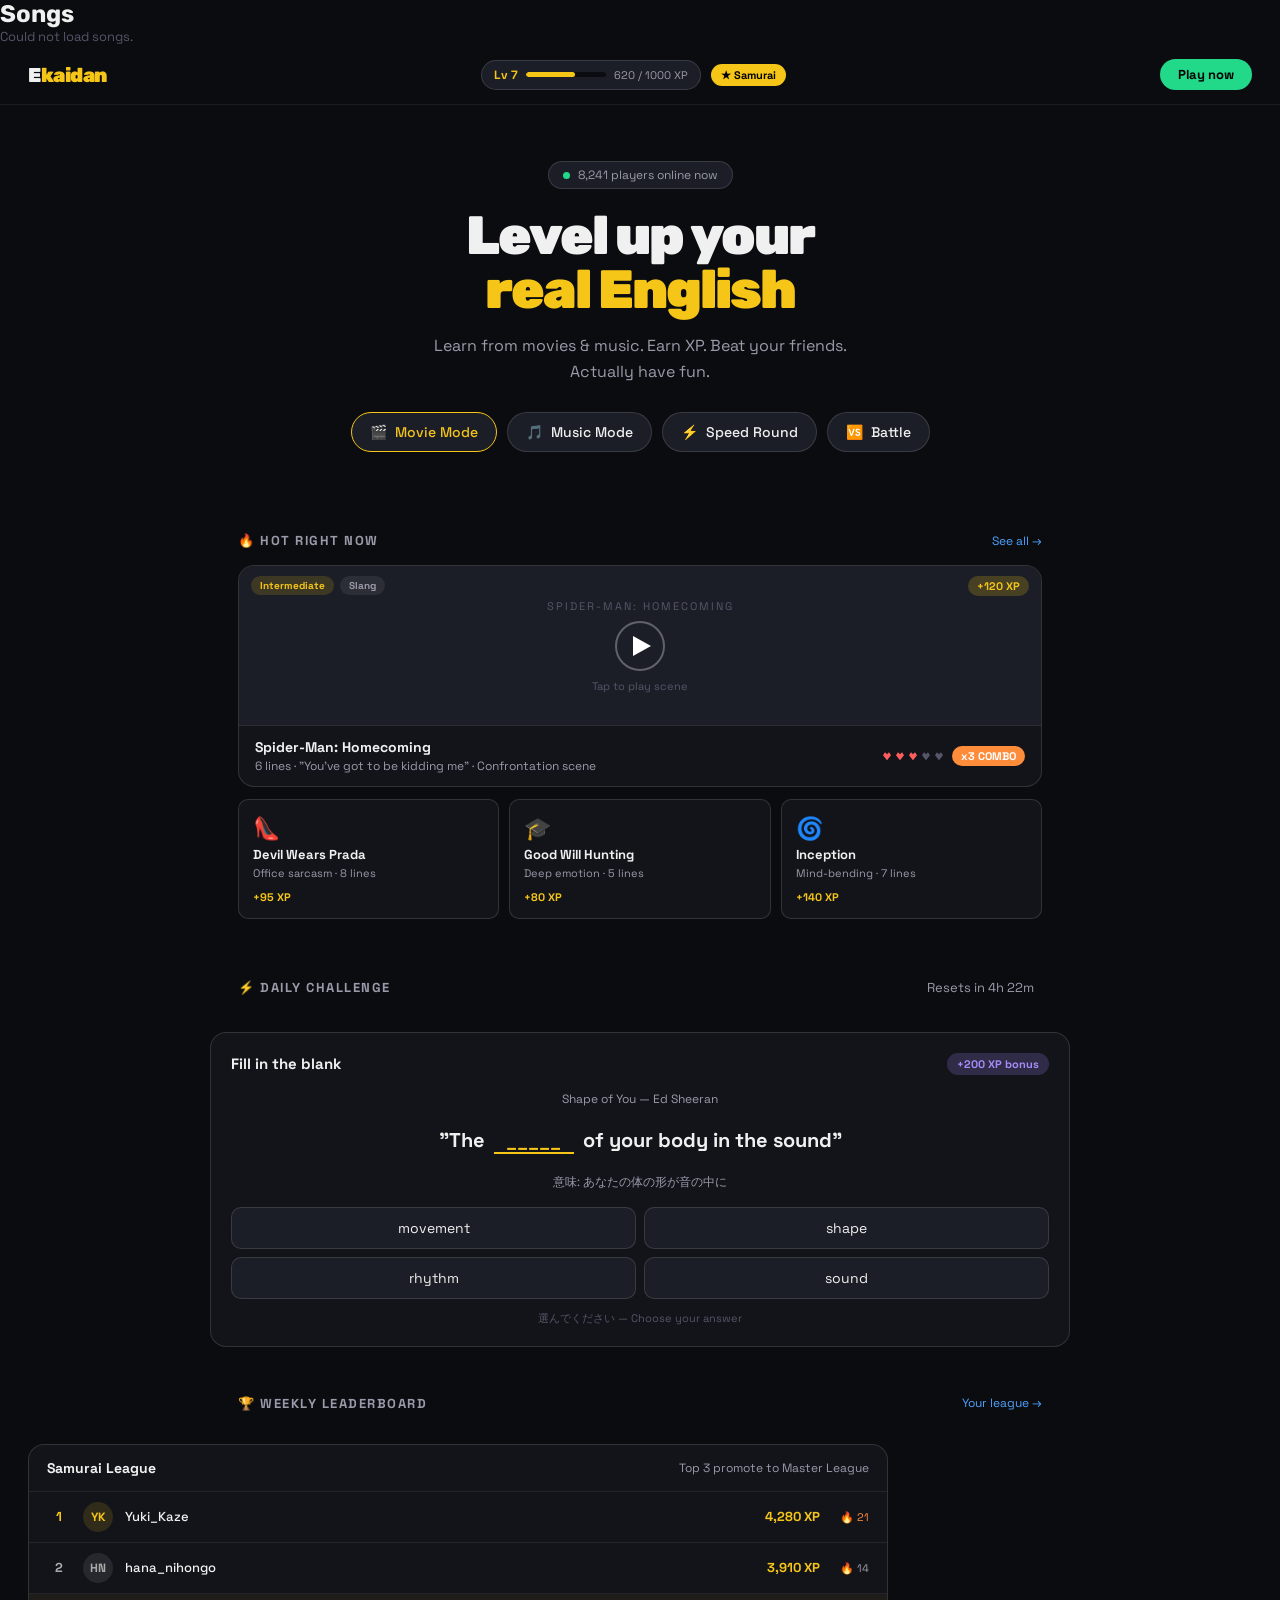
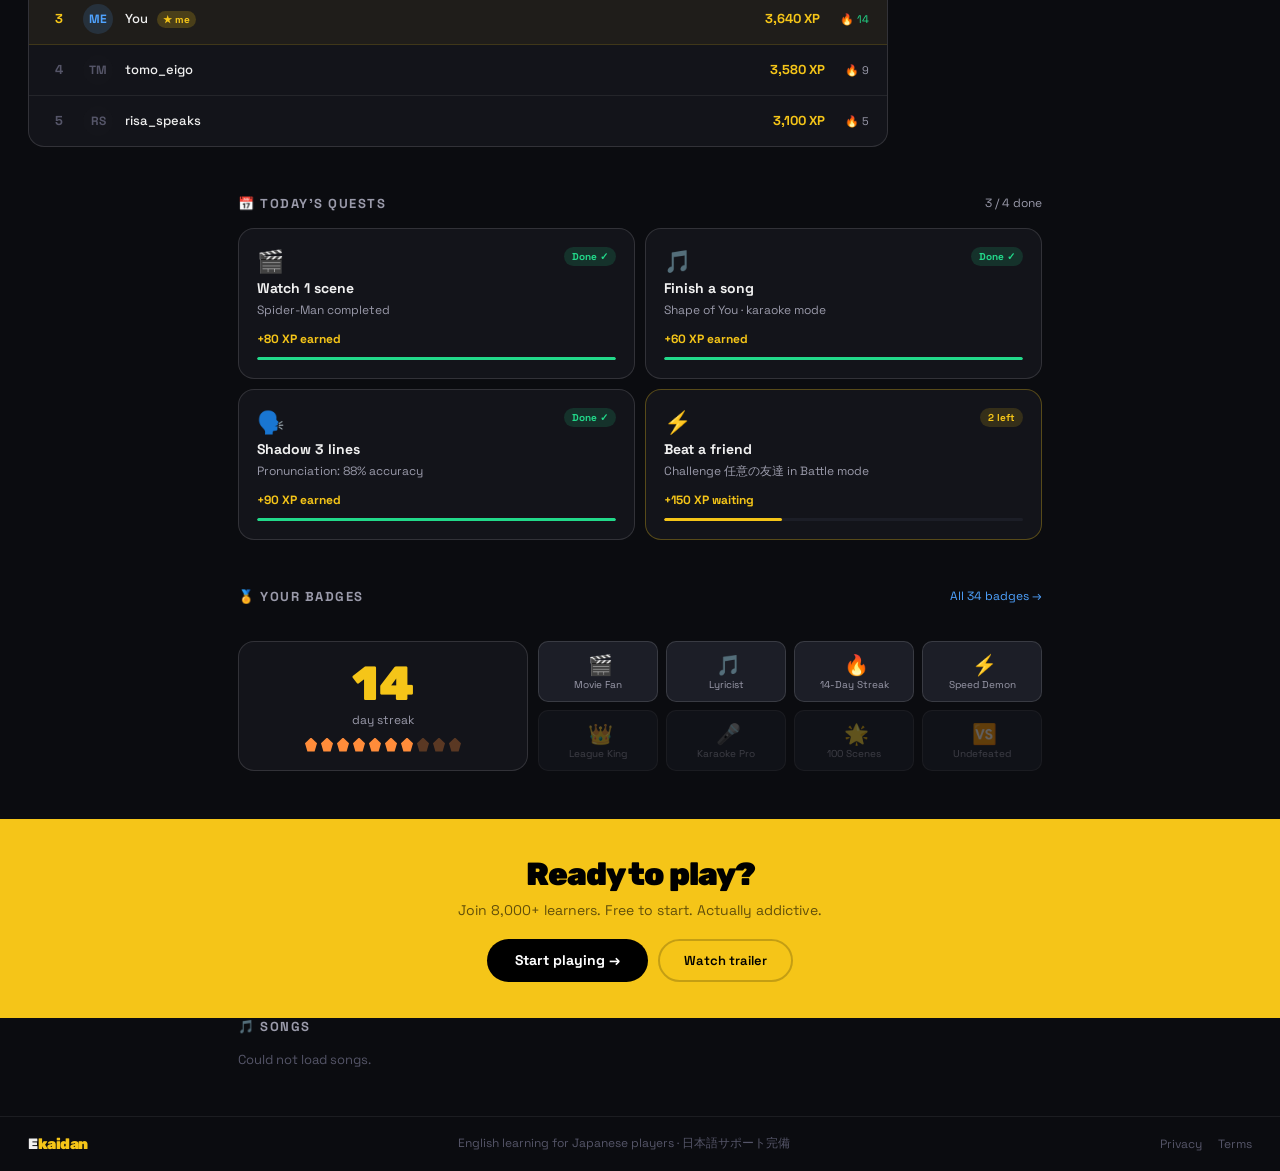
==== commit 18ec5cc6: "fourone" ====
--- a/index.html
+++ b/index.html
@@ -332,6 +332,7 @@
 
 
 </script>
+<script src="site.js"></script>
 <script src="main-integrated.js"></script>
 </body>
 </html>
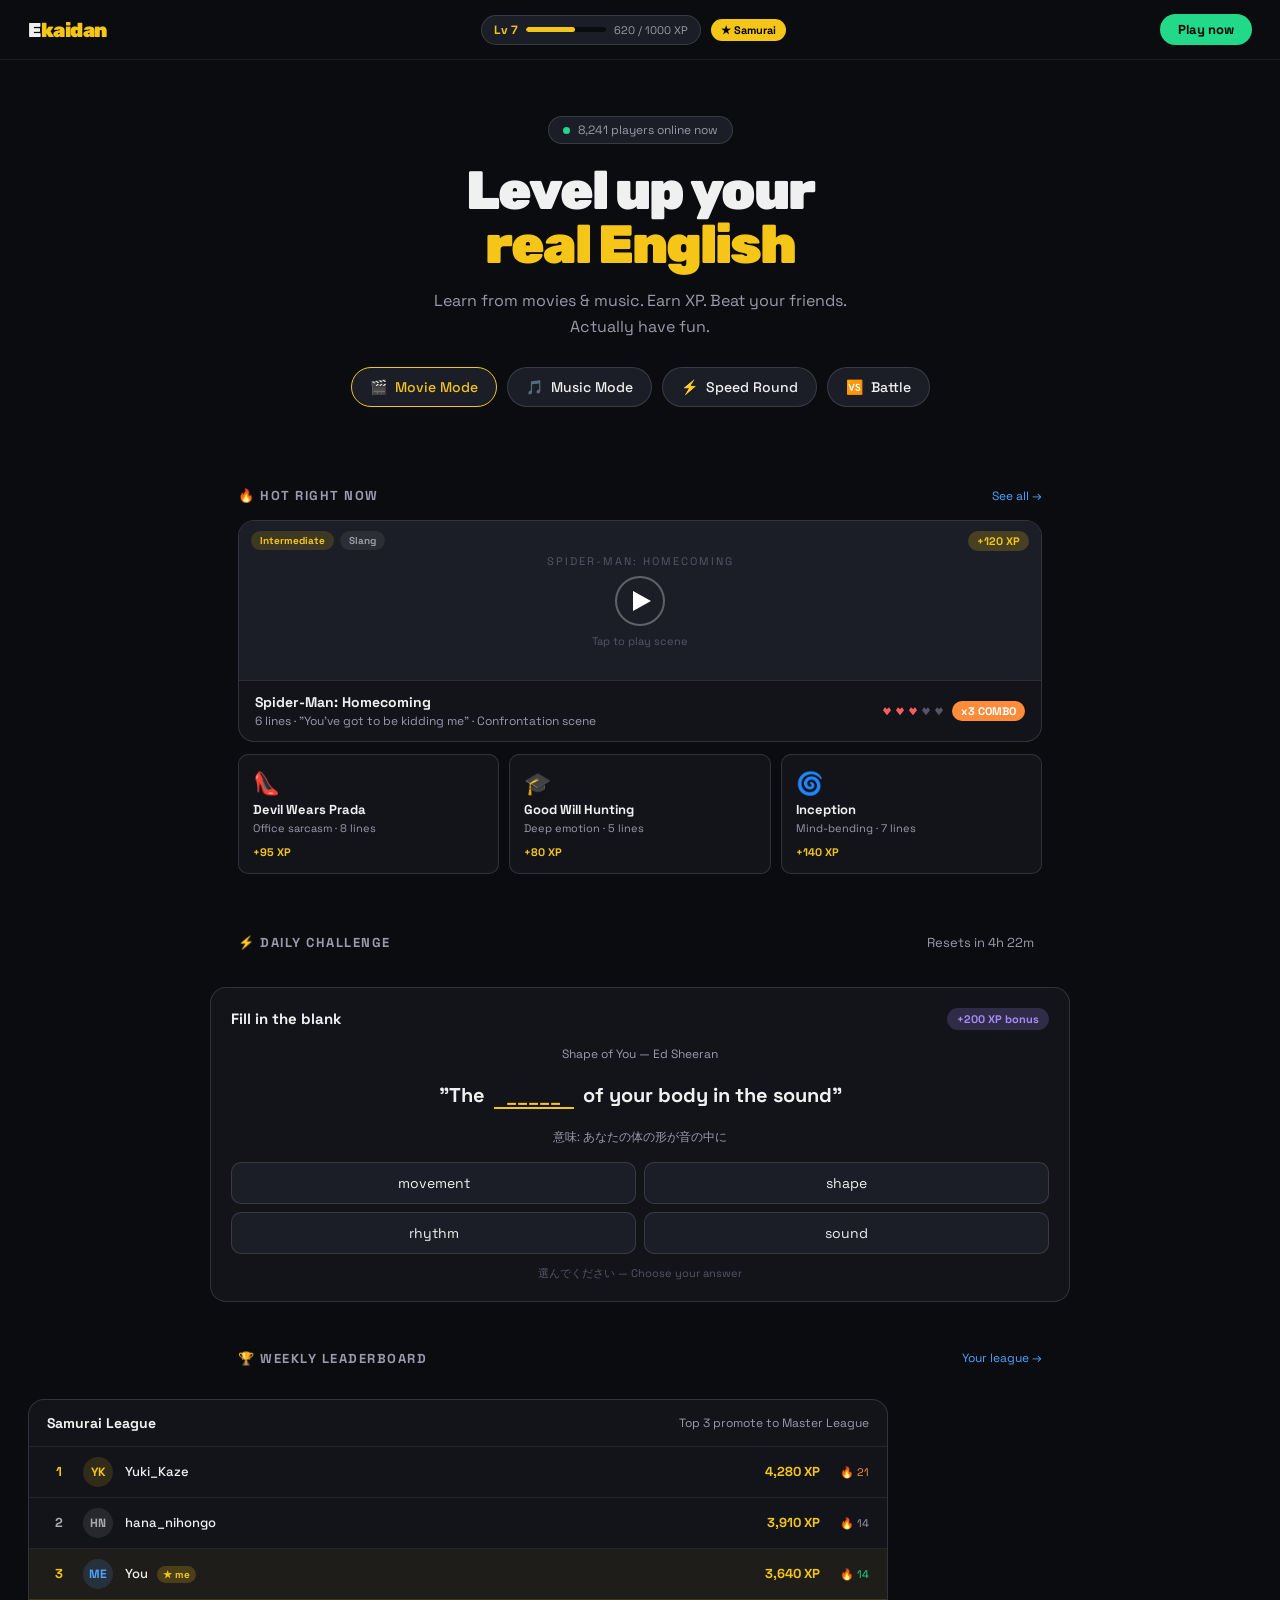
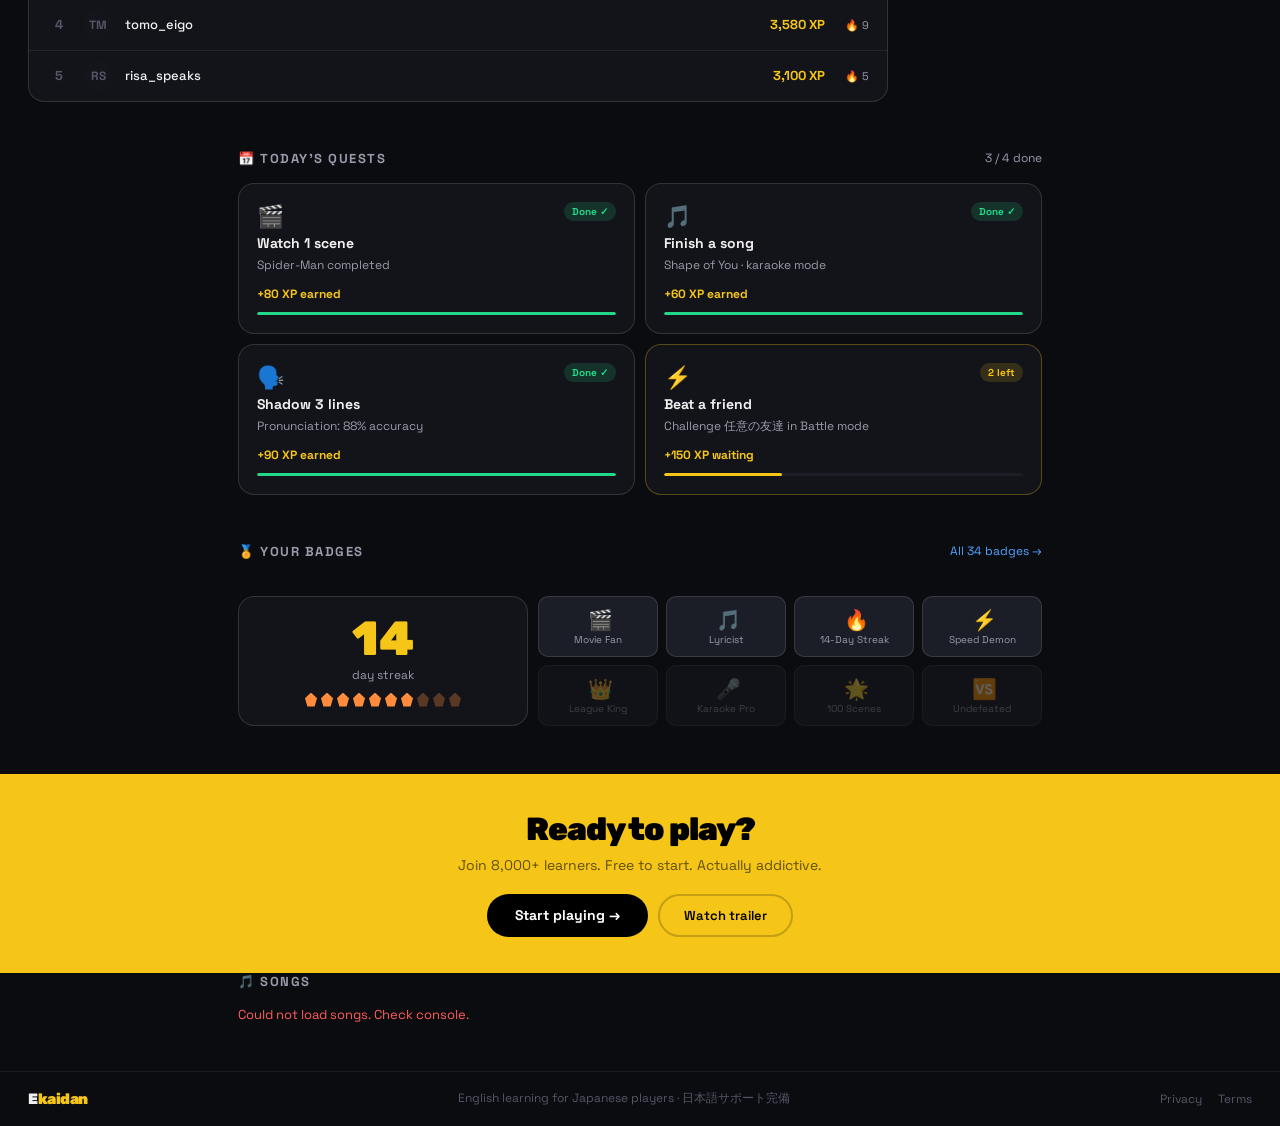
==== commit f7105e00: "fivetwo" ====
--- a/index.html
+++ b/index.html
@@ -1,30 +1,214 @@
-
 <!DOCTYPE html>
 <html lang="en">
 <head>
-    <meta property="og:title" content="Ekaidan - Learn English from Movies & Music">
-<meta property="og:description" content="Master real English using movie scenes and songs.">
-<meta property="og:image" content="https://imgs.search.brave.com/Rx2H4mDnxy3ZunKGQJCaCO_kKD9j202tP4jf_pyUfj8/rs:fit:500:0:1:0/g:ce/aHR0cHM6Ly9jZG4u/Y3JlYXRlLnZpc3Rh/LmNvbS9kb3dubG9h/ZHMvZmFkMjRlOTMt/ODU4NS00NmRkLWJh/MTktZmExNDgxNDEz/OWY2XzQ1MC5qcGVn">
+  <meta property="og:title" content="Ekaidan - Learn English from Movies & Music">
+  <meta property="og:description" content="Master real English using movie scenes and songs.">
   <meta charset="UTF-8">
   <meta name="viewport" content="width=device-width, initial-scale=1.0">
   <meta name="description" content="Ekaidan - gamified English learning from movies and music">
   <title>Ekaidan - Level up your real English</title>
-<link rel="stylesheet" href="style.css">
+  <link rel="stylesheet" href="style.css">
+  <style>
+    /* ── STUDY MODAL ── */
+    #study-modal {
+      display: none;
+      position: fixed;
+      inset: 0;
+      background: rgba(0,0,0,0.85);
+      z-index: 1000;
+      overflow-y: auto;
+      padding: 20px;
+    }
+    #study-modal.open { display: flex; align-items: flex-start; justify-content: center; }
+    .study-box {
+      background: var(--bg2);
+      border: 0.5px solid var(--border2);
+      border-radius: 16px;
+      width: 100%;
+      max-width: 580px;
+      margin: 40px auto;
+      overflow: hidden;
+    }
+    .study-header {
+      background: var(--bg3);
+      padding: 16px 20px;
+      display: flex;
+      align-items: center;
+      justify-content: space-between;
+      border-bottom: 0.5px solid var(--border);
+    }
+    .study-title { font-size: 16px; font-weight: 700; }
+    .study-artist { font-size: 12px; color: var(--txt2); margin-top: 2px; }
+    .study-close {
+      background: none; border: none; color: var(--txt2);
+      font-size: 22px; cursor: pointer; line-height: 1;
+    }
+    .study-close:hover { color: var(--txt); }
+
+    .study-video {
+      position: relative;
+      padding-top: 56.25%;
+      background: #000;
+    }
+    .study-video iframe {
+      position: absolute;
+      inset: 0;
+      width: 100%;
+      height: 100%;
+      border: none;
+    }
+
+    .study-body { padding: 20px; display: flex; flex-direction: column; gap: 16px; }
+
+    .study-section-label {
+      font-size: 10px;
+      font-weight: 700;
+      letter-spacing: 1.5px;
+      text-transform: uppercase;
+      color: var(--txt3);
+      margin-bottom: 8px;
+    }
+
+    .lyrics-block {
+      background: var(--bg3);
+      border: 0.5px solid var(--border);
+      border-radius: 10px;
+      padding: 14px 16px;
+      font-size: 14px;
+      line-height: 2;
+      color: var(--txt);
+    }
+    .lyrics-block .lyric-line {
+      display: block;
+      padding: 2px 0;
+      border-bottom: 0.5px solid var(--border);
+      cursor: pointer;
+      transition: color 0.15s;
+    }
+    .lyrics-block .lyric-line:last-child { border-bottom: none; }
+    .lyrics-block .lyric-line:hover { color: var(--yellow); }
+
+    .vocab-block {
+      background: var(--bg3);
+      border: 0.5px solid var(--border);
+      border-radius: 10px;
+      padding: 14px 16px;
+      font-size: 13px;
+      color: var(--txt2);
+      line-height: 1.8;
+      white-space: pre-line;
+    }
+
+    /* Quiz */
+    .quiz-block {
+      background: var(--bg3);
+      border: 0.5px solid var(--border2);
+      border-radius: 10px;
+      padding: 16px;
+    }
+    .quiz-question {
+      font-size: 16px;
+      font-weight: 700;
+      text-align: center;
+      margin-bottom: 16px;
+      line-height: 1.6;
+    }
+    .quiz-blank {
+      display: inline-block;
+      border-bottom: 2px solid var(--yellow);
+      min-width: 70px;
+      text-align: center;
+      color: var(--yellow);
+      font-weight: 700;
+      padding: 0 4px;
+      margin: 0 4px;
+    }
+    .quiz-options {
+      display: grid;
+      grid-template-columns: 1fr 1fr;
+      gap: 8px;
+      margin-bottom: 12px;
+    }
+    .quiz-opt {
+      background: var(--bg2);
+      border: 0.5px solid var(--border2);
+      padding: 10px 14px;
+      border-radius: 8px;
+      font-size: 14px;
+      cursor: pointer;
+      text-align: center;
+      transition: all 0.15s;
+      color: var(--txt);
+    }
+    .quiz-opt:hover { border-color: var(--blue); color: var(--blue); }
+    .quiz-opt.correct { border-color: var(--green); background: rgba(34,217,138,0.1); color: var(--green); }
+    .quiz-opt.wrong   { border-color: var(--red);   background: rgba(255,92,92,0.1);   color: var(--red); }
+    .quiz-hint {
+      font-size: 12px;
+      text-align: center;
+      color: var(--txt3);
+      min-height: 18px;
+    }
+
+    .xp-earn {
+      background: rgba(245,197,24,0.1);
+      border: 0.5px solid rgba(245,197,24,0.3);
+      border-radius: 8px;
+      padding: 10px 14px;
+      font-size: 13px;
+      color: var(--yellow);
+      font-weight: 700;
+      text-align: center;
+      display: none;
+    }
+    .xp-earn.show { display: block; }
+
+    /* ── PLAYER (scene video overlay) ── */
+    #scene-player {
+      display: none;
+      position: fixed;
+      inset: 0;
+      background: rgba(0,0,0,0.92);
+      z-index: 999;
+      align-items: center;
+      justify-content: center;
+    }
+    #scene-player.open { display: flex; }
+    .scene-player-box {
+      background: #111;
+      border-radius: 12px;
+      padding: 20px;
+      width: 100%;
+      max-width: 620px;
+      margin: 20px;
+    }
+    .scene-player-box h2 {
+      font-size: 16px;
+      margin-bottom: 14px;
+      color: var(--txt);
+    }
+    .scene-player-box iframe {
+      width: 100%;
+      height: 300px;
+      border: none;
+      border-radius: 8px;
+    }
+    .scene-player-box button {
+      margin-top: 12px;
+      background: var(--bg3);
+      border: 0.5px solid var(--border2);
+      color: var(--txt2);
+      padding: 8px 18px;
+      border-radius: 8px;
+      cursor: pointer;
+      font-size: 13px;
+    }
+  </style>
 </head>
 
 <body>
-  <h2 style="position:absolute;width:1px;height:1px;overflow:hidden">Ekaidan gamified homepage — interactive English learning concept</h2>
-
-  <div id="player" style="display:none">
-  <h2 id="player-title"></h2>
-  <iframe id="player-video" width="400" height="200"></iframe>
-  <button onclick="closePlayer()">Close</button>
-</div>
-
-  <div>
-  <h2>Songs</h2>
-  <div class="songs-container"></div>
-</div>
+
+<!-- ── NAV ── -->
 <nav>
   <div class="logo">E<span>kaidan</span></div>
   <div style="display:flex;align-items:center;gap:10px">
@@ -38,6 +222,7 @@
   <button class="nav-btn">Play now</button>
 </nav>
 
+<!-- ── HERO ── -->
 <div class="hero">
   <div class="hero-eyebrow"><div class="pulse"></div> 8,241 players online now</div>
   <h1>Level up your<br><span class="hl">real English</span></h1>
@@ -50,12 +235,13 @@
   </div>
 </div>
 
+<!-- ── HOT RIGHT NOW ── -->
 <div class="section">
   <div class="sec-head">
     <div class="sec-title">🔥 Hot right now</div>
     <div class="sec-link">See all →</div>
   </div>
-  <div class="scene-card-big" onclick="sendPrompt('Design the Ekaidan in-game scene player with XP rewards, combo multiplier, and pronunciation scoring')">
+  <div class="scene-card-big">
     <div class="scene-screen">
       <div class="screen-inner">
         <div class="movie-title">Spider-Man: Homecoming</div>
@@ -74,7 +260,11 @@
         <div class="sub">6 lines · "You've got to be kidding me" · Confrontation scene</div>
       </div>
       <div class="scene-meta">
-        <div class="hearts"><div class="heart"></div><div class="heart"></div><div class="heart"></div><div class="heart" style="background:var(--txt3)"></div><div class="heart" style="background:var(--txt3)"></div></div>
+        <div class="hearts">
+          <div class="heart"></div><div class="heart"></div><div class="heart"></div>
+          <div class="heart" style="background:var(--txt3)"></div>
+          <div class="heart" style="background:var(--txt3)"></div>
+        </div>
         <div class="combo-badge">x3 COMBO</div>
       </div>
     </div>
@@ -101,6 +291,15 @@
   </div>
 </div>
 
+<!-- ── PUBLISHED SCENES (from Supabase) ── -->
+<div id="dynamic-scenes-section" style="max-width:860px;margin:0 auto;padding:0 28px 48px;display:none">
+  <div class="sec-head">
+    <div class="sec-title">🎬 Published Scenes</div>
+  </div>
+  <div class="cards-3" id="dynamic-scenes-grid"></div>
+</div>
+
+<!-- ── DAILY CHALLENGE ── -->
 <div style="max-width:860px;margin:0 auto;padding:0 28px 20px">
   <div class="sec-head">
     <div class="sec-title">⚡ Daily challenge</div>
@@ -129,6 +328,7 @@
   <div style="font-size:11px;color:var(--txt3);text-align:center;margin-top:12px" id="hint">選んでください — Choose your answer</div>
 </div>
 
+<!-- ── LEADERBOARD ── -->
 <div style="max-width:860px;margin:0 auto;padding:0 28px 16px">
   <div class="sec-head">
     <div class="sec-title">🏆 Weekly leaderboard</div>
@@ -177,6 +377,7 @@
   </div>
 </div>
 
+<!-- ── DAILY QUESTS ── -->
 <div style="max-width:860px;margin:24px auto 0;padding:0 28px">
   <div class="sec-head">
     <div class="sec-title">📅 Today's quests</div>
@@ -214,6 +415,7 @@
   </div>
 </div>
 
+<!-- ── BADGES ── -->
 <div style="max-width:860px;margin:0 auto;padding:0 28px 20px">
   <div class="sec-head"><div class="sec-title">🏅 Your badges</div><div class="sec-link">All 34 badges →</div></div>
 </div>
@@ -239,100 +441,300 @@
   </div>
 </div>
 
+<!-- ── CTA ── -->
 <div class="cta-band">
   <h2>Ready to play?</h2>
   <p>Join 8,000+ learners. Free to start. Actually addictive.</p>
   <div class="cta-row">
-    <button class="cta-dark" onclick="sendPrompt('Design the Ekaidan battle mode where two players compete in real-time on the same movie scene')">Start playing →</button>
+    <button class="cta-dark">Start playing →</button>
     <button class="cta-ghost">Watch trailer</button>
   </div>
 </div>
 
-
+<!-- ── SONGS (from Supabase) ── -->
 <div class="section">
   <div class="sec-head">
     <div class="sec-title">🎵 Songs</div>
   </div>
-
-  <div class="songs-container"></div>
-</div>
-
-<div id="player" style="display:none;position:fixed;inset:0;background:#000c;z-index:999;">
-  <div style="max-width:600px;margin:80px auto;background:#111;padding:20px;border-radius:12px">
-
-    <h2 id="player-title"></h2>
-
-    <iframe id="player-video" width="100%" height="250"></iframe>
-
-    <button onclick="closePlayer()">Close</button>
-
-  </div>
-</div>
-
+  <div class="songs-container" id="songs-grid" style="display:grid;grid-template-columns:repeat(3,1fr);gap:10px"></div>
+</div>
+
+<!-- ── FOOTER ── -->
 <footer>
   <div class="logo" style="font-size:15px">E<span>kaidan</span></div>
   <div>English learning for Japanese players · 日本語サポート完備</div>
   <div style="display:flex;gap:16px"><span style="cursor:pointer">Privacy</span><span style="cursor:pointer">Terms</span></div>
 </footer>
 
+<!-- ══════════════════════════════════
+     STUDY MODAL (songs)
+════════════════════════════════════ -->
+<div id="study-modal">
+  <div class="study-box">
+    <div class="study-header">
+      <div>
+        <div class="study-title" id="study-title">Song Title</div>
+        <div class="study-artist" id="study-artist">Artist</div>
+      </div>
+      <button class="study-close" onclick="closeStudy()">✕</button>
+    </div>
+
+    <!-- YouTube embed -->
+    <div class="study-video" id="study-video-wrap">
+      <iframe id="study-iframe" allowfullscreen allow="autoplay"></iframe>
+    </div>
+
+    <div class="study-body">
+
+      <!-- Lyrics -->
+      <div id="study-lyrics-section">
+        <div class="study-section-label">📝 Lyrics</div>
+        <div class="lyrics-block" id="study-lyrics"></div>
+      </div>
+
+      <!-- Vocab -->
+      <div id="study-vocab-section">
+        <div class="study-section-label">📖 Key Vocabulary</div>
+        <div class="vocab-block" id="study-vocab"></div>
+      </div>
+
+      <!-- Quiz -->
+      <div class="quiz-block" id="study-quiz" style="display:none">
+        <div class="study-section-label">🧠 Fill in the Blank</div>
+        <div class="quiz-question" id="quiz-question"></div>
+        <div class="quiz-options" id="quiz-options"></div>
+        <div class="quiz-hint" id="quiz-hint">Choose your answer</div>
+      </div>
+
+      <!-- XP earned -->
+      <div class="xp-earn" id="xp-earn-banner"></div>
+
+    </div>
+  </div>
+</div>
+
+<!-- ══════════════════════════════════
+     SCENE PLAYER
+════════════════════════════════════ -->
+<div id="scene-player">
+  <div class="scene-player-box">
+    <h2 id="scene-player-title"></h2>
+    <iframe id="scene-player-iframe" allowfullscreen></iframe>
+    <button onclick="closeScenePlayer()">✕ Close</button>
+  </div>
+</div>
+
+<!-- ══════════════════════════════════
+     SCRIPTS
+════════════════════════════════════ -->
 <script>
-function sendPrompt(msg) {
-  console.log('Prompt:', msg);
-  // This function can be extended to handle API calls or other actions
-}
-
-document.querySelectorAll('.mode-btn').forEach(btn=>{
-  btn.addEventListener('click',function(){
-    document.querySelectorAll('.mode-btn').forEach(b=>b.classList.remove('active'));
+/* ── Mode buttons ── */
+document.querySelectorAll('.mode-btn').forEach(btn => {
+  btn.addEventListener('click', function() {
+    document.querySelectorAll('.mode-btn').forEach(b => b.classList.remove('active'));
     this.classList.add('active');
   });
 });
 
-function answer(el, result){
-  if(document.querySelector('.ch-opt.correct')||document.querySelector('.ch-opt.wrong')){return}
+/* ── Daily challenge answer ── */
+function answer(el, result) {
+  if (document.querySelector('.ch-opt.correct') || document.querySelector('.ch-opt.wrong')) return;
   el.classList.add(result);
-  const hint=document.getElementById('hint');
-  const blank=document.getElementById('blank1');
-  const xpfill=document.getElementById('xpfill');
-  const xpnum=document.getElementById('xpnum');
-  if(result==='correct'){
-    blank.textContent='shape';
-    hint.textContent='✓ 正解！ "shape" = 形 · +200 XP!';
-    hint.style.color='var(--green)';
-    let cur=62;
-    const interval=setInterval(()=>{
-      cur=Math.min(cur+2,82);
-      xpfill.style.width=cur+'%';
-      xpnum.textContent=Math.round(cur*10)+' / 1000 XP';
-      if(cur>=82)clearInterval(interval);
-    },30);
+  const hint  = document.getElementById('hint');
+  const blank = document.getElementById('blank1');
+  const xpfill = document.getElementById('xpfill');
+  const xpnum  = document.getElementById('xpnum');
+  if (result === 'correct') {
+    blank.textContent = 'shape';
+    hint.textContent  = '✓ 正解！ "shape" = 形 · +200 XP!';
+    hint.style.color  = 'var(--green)';
+    let cur = 62;
+    const iv = setInterval(() => {
+      cur = Math.min(cur + 2, 82);
+      xpfill.style.width = cur + '%';
+      xpnum.textContent  = Math.round(cur * 10) + ' / 1000 XP';
+      if (cur >= 82) clearInterval(iv);
+    }, 30);
   } else {
-    hint.textContent='✗ 不正解。 "shape" が正解 — "形"という意味。Try again!';
-    hint.style.color='var(--red)';
-    document.querySelectorAll('.ch-opt').forEach(o=>{
-      if(o.textContent.trim()==='shape')o.classList.add('correct');
+    hint.textContent = '✗ 不正解。 "shape" が正解 — "形"という意味。Try again!';
+    hint.style.color = 'var(--red)';
+    document.querySelectorAll('.ch-opt').forEach(o => {
+      if (o.textContent.trim() === 'shape') o.classList.add('correct');
     });
   }
 }
 
-let streak=14;
-setInterval(()=>{
-  const el=document.getElementById('streaknum');
-  el.style.transform='scale(1.08)';
-  setTimeout(()=>el.style.transform='scale(1)',300);
-},4000);
-
-let timerW=82;
-setInterval(()=>{
-  timerW=Math.max(timerW-0.02,0);
-  const tf=document.getElementById('tfill');
-  if(tf)tf.style.width=timerW.toFixed(1)+'%';
-},100);
-
-
-
+/* ── Streak pulse ── */
+setInterval(() => {
+  const el = document.getElementById('streaknum');
+  el.style.transform = 'scale(1.08)';
+  setTimeout(() => el.style.transform = 'scale(1)', 300);
+}, 4000);
+
+/* ── Daily challenge timer ── */
+let timerW = 82;
+setInterval(() => {
+  timerW = Math.max(timerW - 0.02, 0);
+  const tf = document.getElementById('tfill');
+  if (tf) tf.style.width = timerW.toFixed(1) + '%';
+}, 100);
+
+/* ── Scene player ── */
+function openScenePlayer(title, youtubeId) {
+  document.getElementById('scene-player-title').textContent = title;
+  document.getElementById('scene-player-iframe').src =
+    `https://www.youtube.com/embed/${youtubeId}?autoplay=1`;
+  document.getElementById('scene-player').classList.add('open');
+}
+function closeScenePlayer() {
+  document.getElementById('scene-player-iframe').src = '';
+  document.getElementById('scene-player').classList.remove('open');
+}
+
+/* ── Study modal (songs) ── */
+function openStudy(song) {
+  document.getElementById('study-title').textContent  = song.title;
+  document.getElementById('study-artist').textContent = song.artist || '';
+
+  // Video
+  const iframe = document.getElementById('study-iframe');
+  if (song.youtube_id) {
+    iframe.src = `https://www.youtube.com/embed/${song.youtube_id}?autoplay=1`;
+    document.getElementById('study-video-wrap').style.display = '';
+  } else {
+    iframe.src = '';
+    document.getElementById('study-video-wrap').style.display = 'none';
+  }
+
+  // Lyrics
+  const lyricsEl = document.getElementById('study-lyrics');
+  const lyricsSection = document.getElementById('study-lyrics-section');
+  const lyrics = song.lyrics || [];
+  if (lyrics.length) {
+    lyricsEl.innerHTML = lyrics.map(l =>
+      `<span class="lyric-line">${l}</span>`
+    ).join('');
+    lyricsSection.style.display = '';
+  } else {
+    lyricsSection.style.display = 'none';
+  }
+
+  // Vocab
+  const vocabEl = document.getElementById('study-vocab');
+  const vocabSection = document.getElementById('study-vocab-section');
+  if (song.vocab && song.vocab.trim()) {
+    vocabEl.textContent = song.vocab;
+    vocabSection.style.display = '';
+  } else {
+    vocabSection.style.display = 'none';
+  }
+
+  // Quiz — build from first lyric line that has 4+ words
+  buildQuiz(lyrics);
+
+  // XP banner reset
+  const banner = document.getElementById('xp-earn-banner');
+  banner.classList.remove('show');
+  banner.textContent = '';
+
+  document.getElementById('study-modal').classList.add('open');
+}
+
+function buildQuiz(lyrics) {
+  const quizEl = document.getElementById('study-quiz');
+  // Find a lyric line with enough words
+  const line = lyrics.find(l => l.split(' ').length >= 4);
+  if (!line) { quizEl.style.display = 'none'; return; }
+
+  const words = line.split(' ');
+  // Pick a content word (not the first) as the answer
+  const answerIdx = words.slice(1).findIndex(w => w.length > 3) + 1;
+  if (answerIdx <= 0) { quizEl.style.display = 'none'; return; }
+
+  const answer = words[answerIdx].replace(/[^a-zA-Z']/g, '');
+  if (!answer) { quizEl.style.display = 'none'; return; }
+
+  // Build display line with blank
+  const display = words.map((w, i) => {
+    const clean = w.replace(/[^a-zA-Z']/g, '');
+    return i === answerIdx
+      ? `<span class="quiz-blank" id="quiz-blank">_____</span>`
+      : w;
+  }).join(' ');
+
+  document.getElementById('quiz-question').innerHTML = `"${display}"`;
+
+  // Generate wrong options (shuffled nearby letters)
+  const distractors = generateDistractors(answer);
+  const allOptions = shuffle([answer, ...distractors]);
+
+  const optionsEl = document.getElementById('quiz-options');
+  optionsEl.innerHTML = '';
+  allOptions.forEach(opt => {
+    const btn = document.createElement('div');
+    btn.className = 'quiz-opt';
+    btn.textContent = opt;
+    btn.onclick = () => handleQuizAnswer(btn, opt, answer, optionsEl);
+    optionsEl.appendChild(btn);
+  });
+
+  document.getElementById('quiz-hint').textContent = 'Choose your answer';
+  document.getElementById('quiz-hint').style.color = 'var(--txt3)';
+  quizEl.style.display = '';
+}
+
+function handleQuizAnswer(btn, chosen, correct, optionsEl) {
+  // Prevent double answering
+  if (optionsEl.querySelector('.correct') || optionsEl.querySelector('.wrong')) return;
+
+  const hint   = document.getElementById('quiz-hint');
+  const blank  = document.getElementById('quiz-blank');
+  const banner = document.getElementById('xp-earn-banner');
+
+  if (chosen === correct) {
+    btn.classList.add('correct');
+    if (blank) blank.textContent = correct;
+    hint.textContent  = '✓ 正解！ Correct!';
+    hint.style.color  = 'var(--green)';
+    banner.textContent = '🎉 +XP earned! Great work!';
+    banner.classList.add('show');
+  } else {
+    btn.classList.add('wrong');
+    hint.textContent = `✗ 不正解。 The answer was "${correct}"`;
+    hint.style.color = 'var(--red)';
+    // Highlight correct
+    optionsEl.querySelectorAll('.quiz-opt').forEach(o => {
+      if (o.textContent === correct) o.classList.add('correct');
+    });
+  }
+}
+
+function generateDistractors(word) {
+  // Simple: common English words as fillers
+  const pool = ['the','and','you','love','know','feel','time','make','come','going','never','always','every','heart','night'];
+  return shuffle(pool.filter(w => w !== word.toLowerCase())).slice(0, 3);
+}
+
+function shuffle(arr) {
+  return [...arr].sort(() => Math.random() - 0.5);
+}
+
+function closeStudy() {
+  document.getElementById('study-iframe').src = '';
+  document.getElementById('study-modal').classList.remove('open');
+}
+
+// Close modals on backdrop click
+document.getElementById('study-modal').addEventListener('click', function(e) {
+  if (e.target === this) closeStudy();
+});
+document.getElementById('scene-player').addEventListener('click', function(e) {
+  if (e.target === this) closeScenePlayer();
+});
 </script>
+
 <script src="site.js"></script>
 <script src="main-integrated.js"></script>
+
 </body>
 </html>
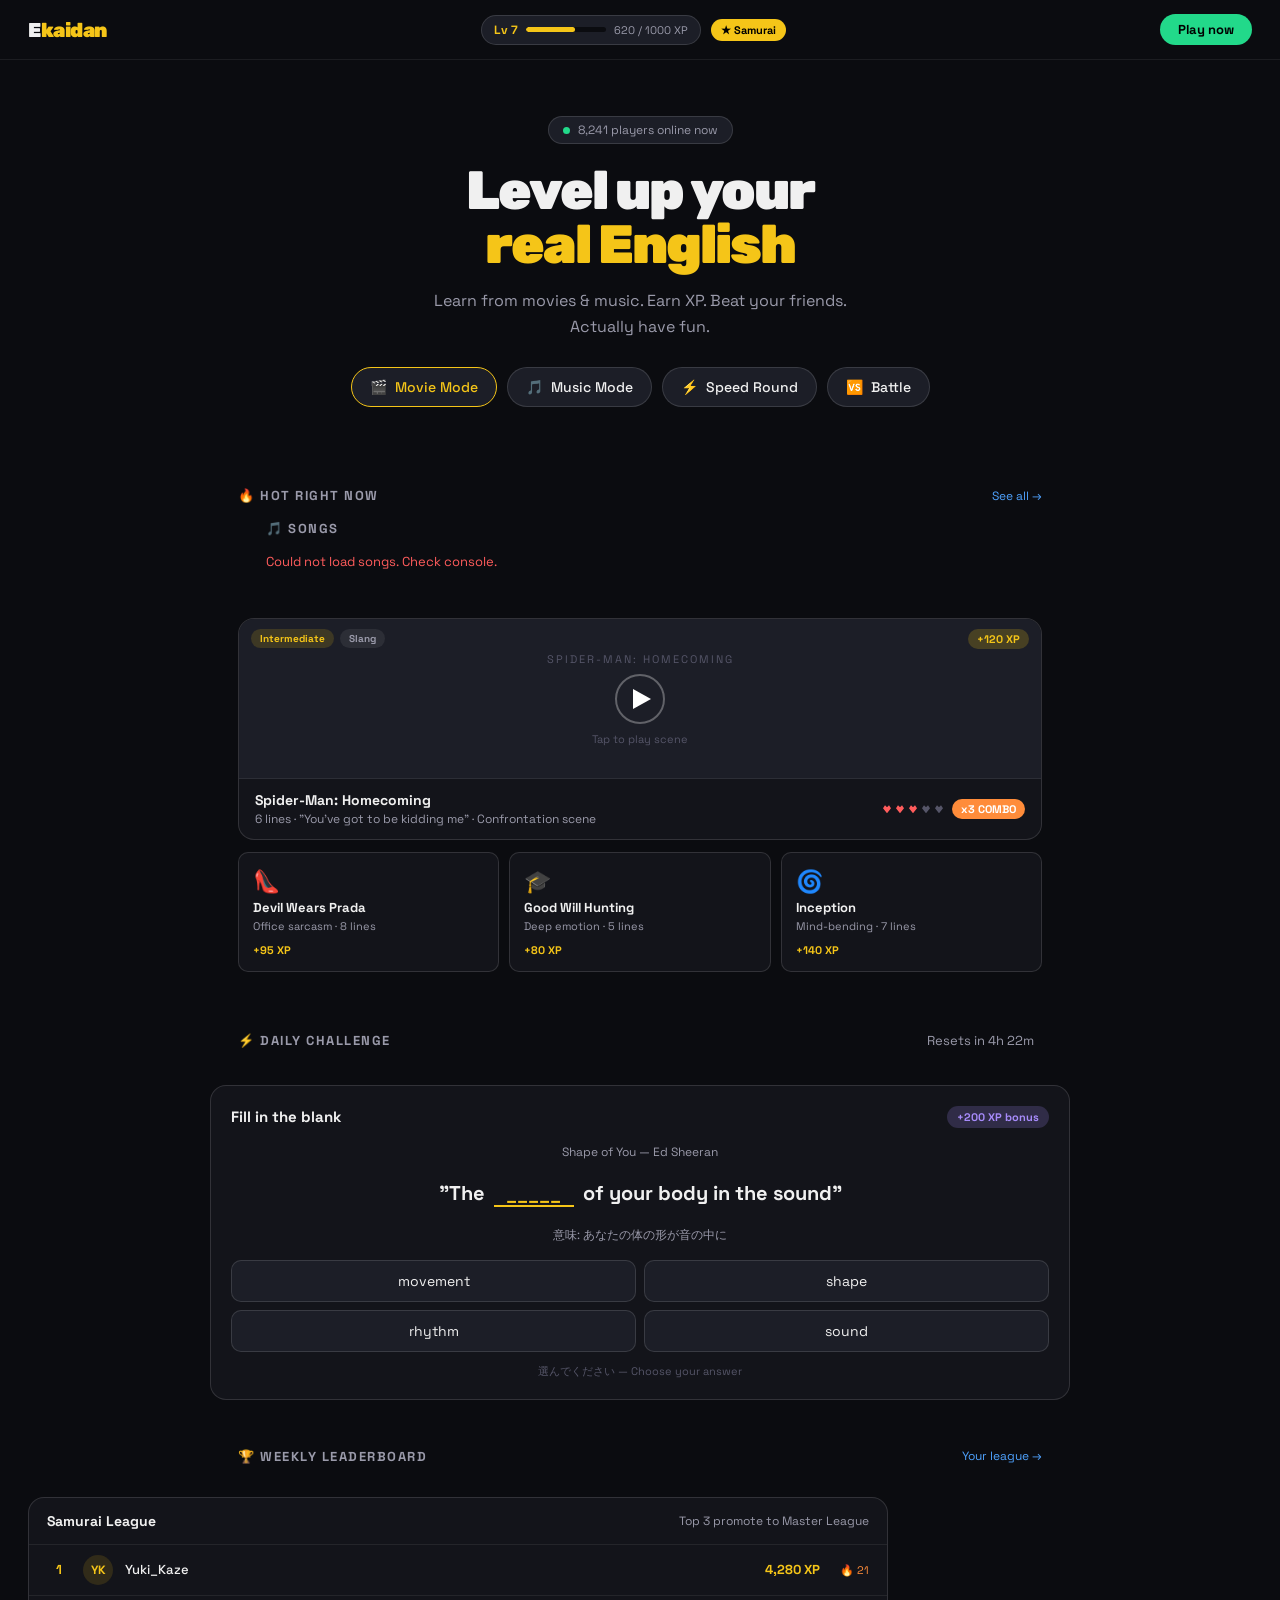
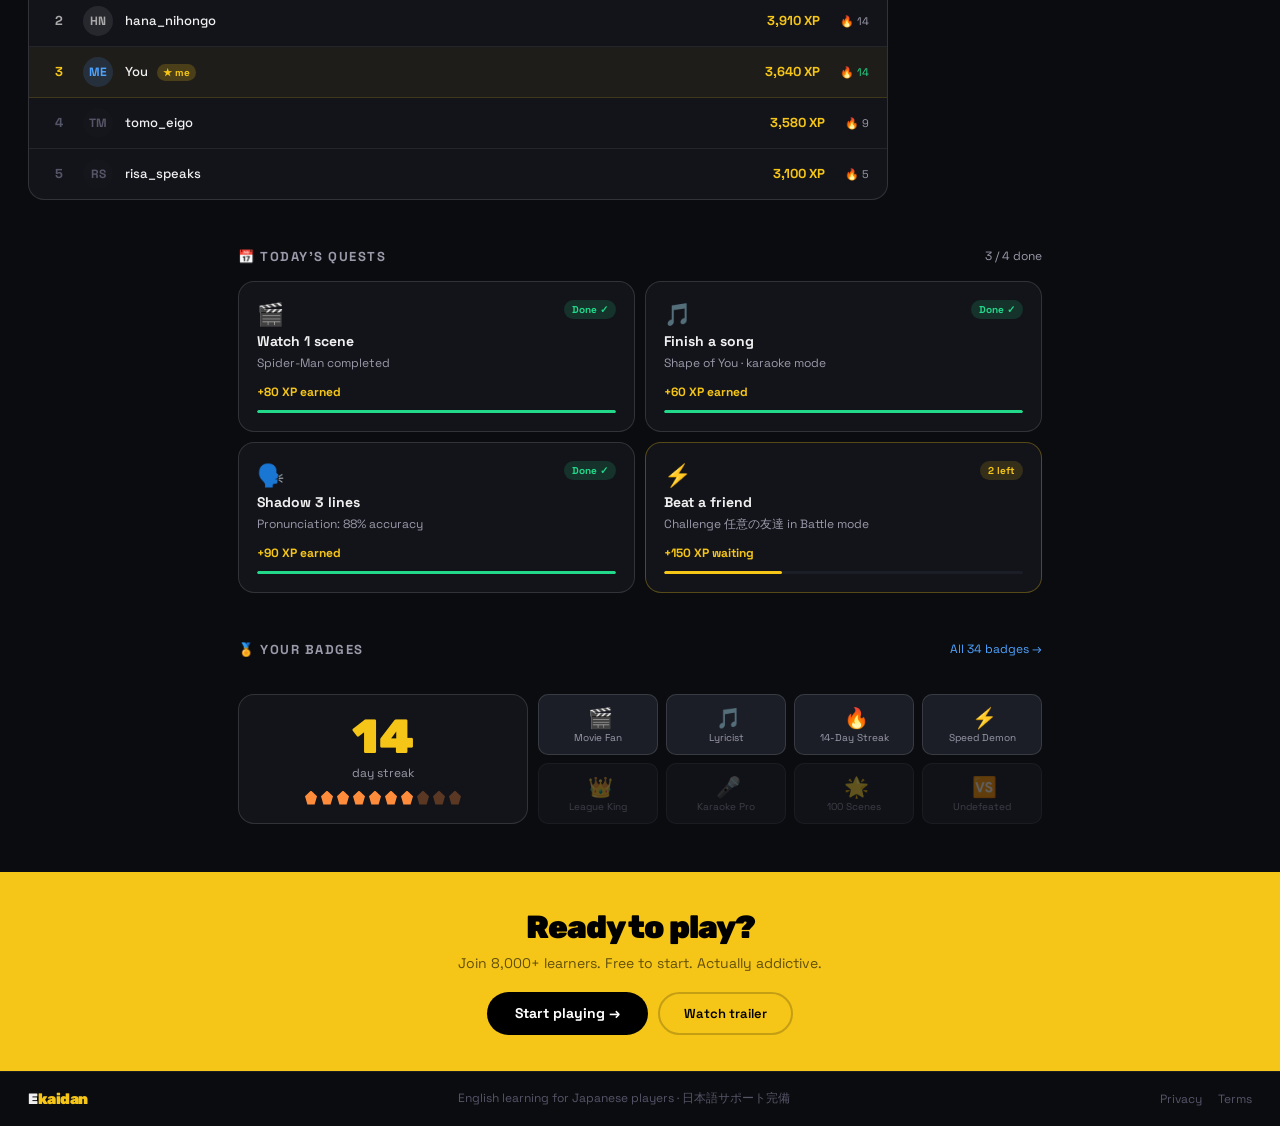
==== commit bb6a1c25: "nineten" ====
--- a/index.html
+++ b/index.html
@@ -241,6 +241,14 @@
     <div class="sec-title">🔥 Hot right now</div>
     <div class="sec-link">See all →</div>
   </div>
+  <!-- ── SONGS (from Supabase) ── -->
+<div class="section">
+  <div class="sec-head">
+    <div class="sec-title">🎵 Songs</div>
+  </div>
+  <div class="songs-container" id="songs-grid" style="display:grid;grid-template-columns:repeat(3,1fr);gap:10px"></div>
+</div>
+
   <div class="scene-card-big">
     <div class="scene-screen">
       <div class="screen-inner">
@@ -451,13 +459,6 @@
   </div>
 </div>
 
-<!-- ── SONGS (from Supabase) ── -->
-<div class="section">
-  <div class="sec-head">
-    <div class="sec-title">🎵 Songs</div>
-  </div>
-  <div class="songs-container" id="songs-grid" style="display:grid;grid-template-columns:repeat(3,1fr);gap:10px"></div>
-</div>
 
 <!-- ── FOOTER ── -->
 <footer>
--- a/style.css
+++ b/style.css
@@ -139,3 +139,78 @@
 .cta-ghost{background:transparent;color:#000;border:2px solid rgba(0,0,0,0.2);padding:11px 24px;border-radius:100px;font-size:13px;font-weight:600;cursor:pointer;font-family:'Space Grotesk',sans-serif}
 
 footer{border-top:0.5px solid var(--border);padding:18px 28px;display:flex;justify-content:space-between;align-items:center;font-size:12px;color:var(--txt3)}
+
+
+/* GRID */
+.grid-2 {
+  display: grid;
+  grid-template-columns: 1fr 1fr;
+  gap: 20px;
+}
+
+/* CARD */
+.card {
+  background: #111;
+  border: 1px solid #222;
+  border-radius: 14px;
+  padding: 20px;
+  box-shadow: 0 8px 24px rgba(0,0,0,0.3);
+}
+
+/* FORM */
+.form-group {
+  margin-bottom: 14px;
+}
+
+.form-group label {
+  font-size: 12px;
+  color: #aaa;
+  display: block;
+  margin-bottom: 4px;
+}
+
+.form-row {
+  display: flex;
+  gap: 10px;
+}
+
+.form-row > div {
+  flex: 1;
+}
+
+/* INPUTS */
+input, select {
+  width: 100%;
+  padding: 10px;
+  border-radius: 8px;
+  border: 1px solid #333;
+  background: #0b0b0b;
+  color: #fff;
+}
+
+/* BUTTON */
+.btn-primary {
+  margin-top: 12px;
+  width: 100%;
+  padding: 12px;
+  border-radius: 10px;
+  border: none;
+  background: linear-gradient(135deg, #4fa3ff, #7b61ff);
+  color: white;
+  font-weight: bold;
+  cursor: pointer;
+  transition: 0.2s;
+}
+
+.btn-primary:hover {
+  transform: translateY(-1px);
+  opacity: 0.9;
+}
+
+
+
+@media (max-width: 800px) {
+  .grid-2 {
+    grid-template-columns: 1fr;
+  }
+}
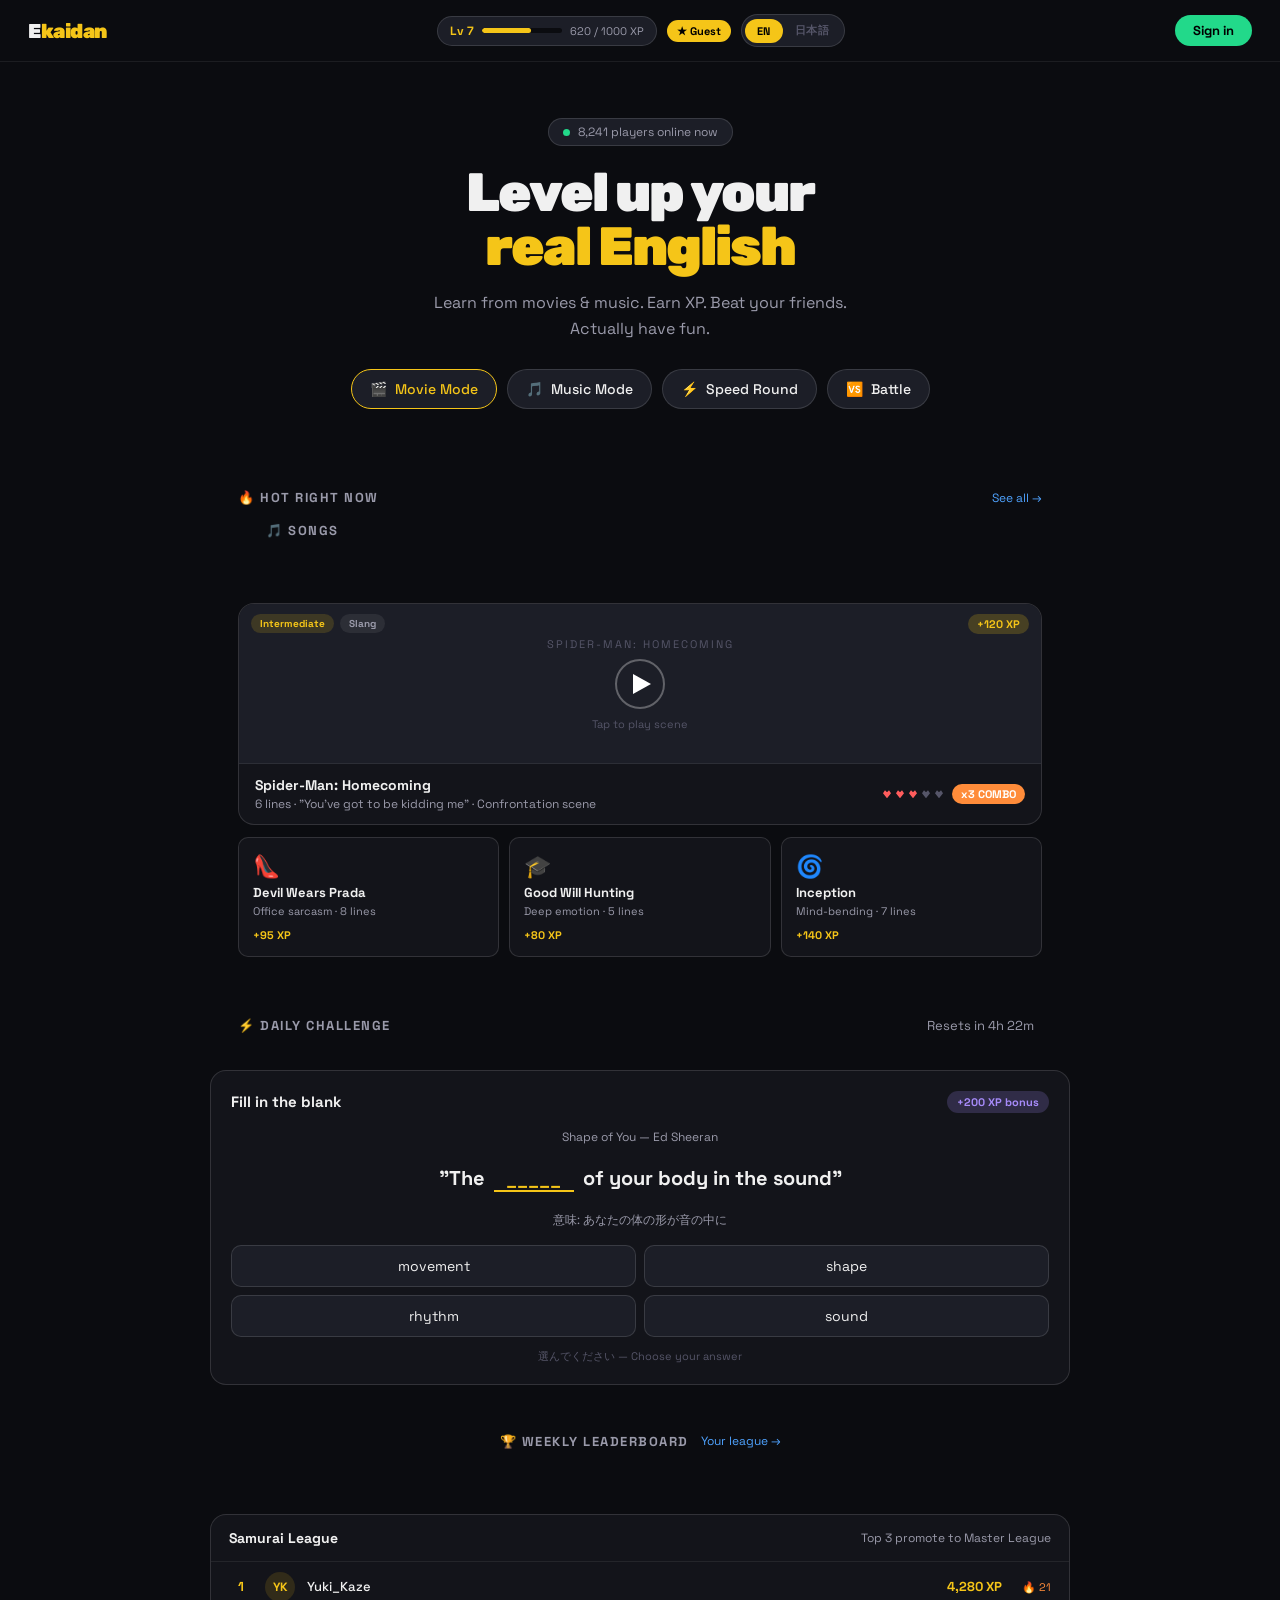
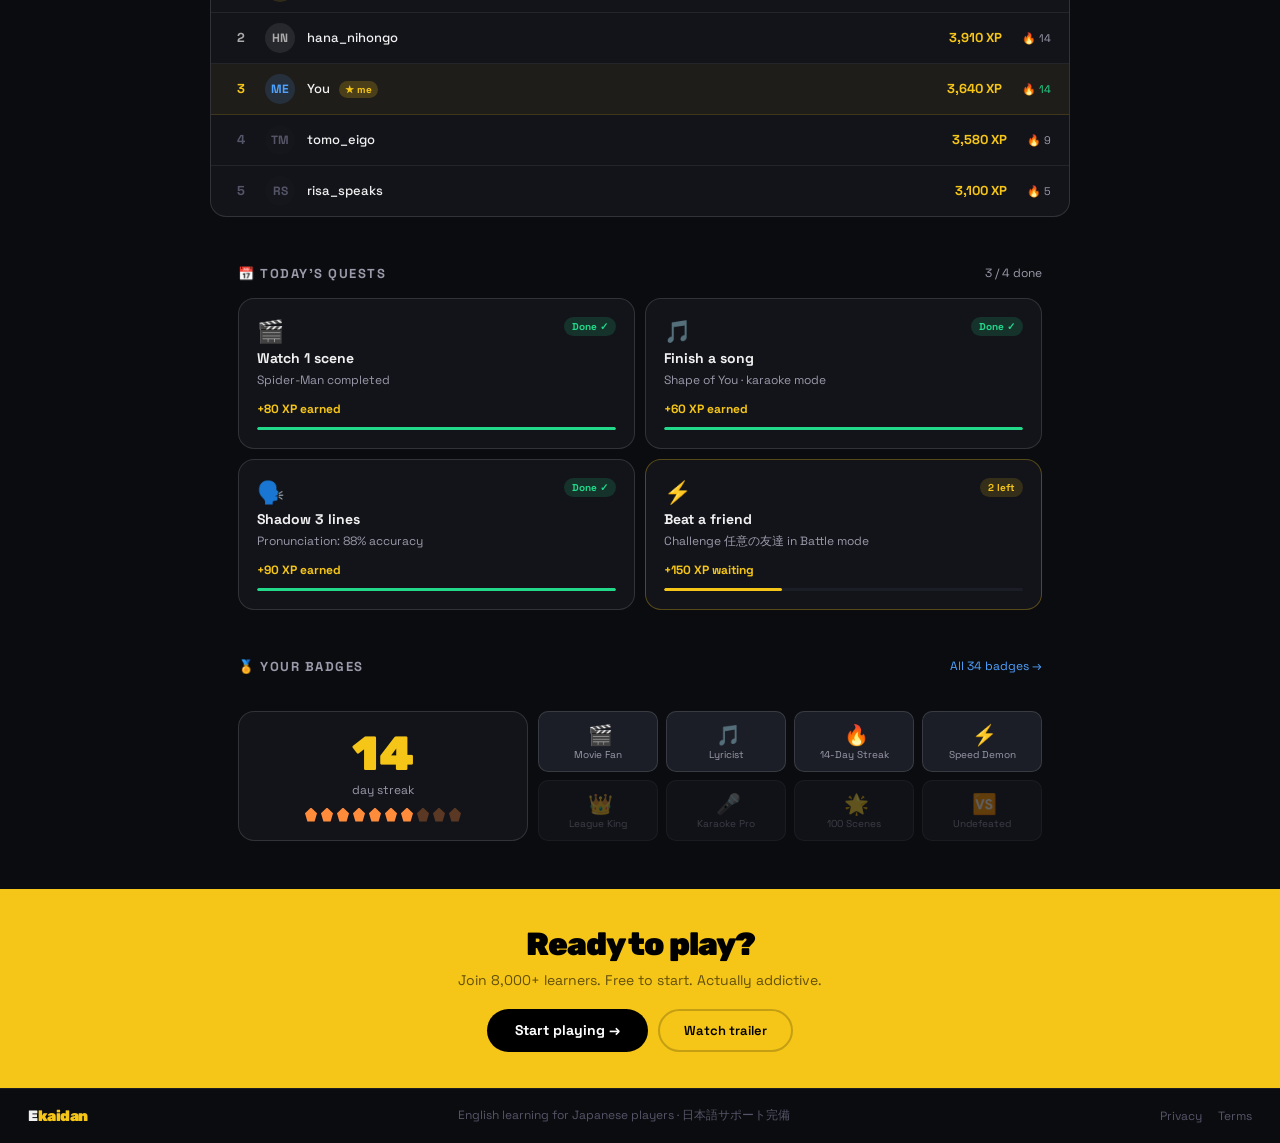
==== commit a22d1cb6: "first commit" ====
--- a/index.html
+++ b/index.html
@@ -1,5 +1,6 @@
 <!DOCTYPE html>
-<html lang="en">
+<html lang="en" data-lang="en">
+
 <head>
   <meta property="og:title" content="Ekaidan - Learn English from Movies & Music">
   <meta property="og:description" content="Master real English using movie scenes and songs.">
@@ -9,17 +10,62 @@
   <title>Ekaidan - Level up your real English</title>
   <link rel="stylesheet" href="style.css">
   <style>
+    /* ── LANGUAGE TOGGLE ── */
+    .lang-toggle-wrap {
+      display: flex;
+      align-items: center;
+      background: var(--bg3);
+      border: 0.5px solid var(--border2);
+      border-radius: 100px;
+      padding: 3px;
+    }
+
+    .lang-opt {
+      font-size: 11px;
+      font-weight: 700;
+      padding: 5px 12px;
+      border-radius: 100px;
+      cursor: pointer;
+      transition: all 0.18s;
+      color: var(--txt3);
+      letter-spacing: 0.5px;
+      user-select: none;
+    }
+
+    .lang-opt.active {
+      background: var(--yellow);
+      color: #000;
+    }
+
+    [data-lang="en"] .t-jp {
+      display: none !important;
+    }
+
+    [data-lang="jp"] .t-en {
+      display: none !important;
+    }
+
+    [data-lang="jp"] .t-jp {
+      display: inline !important;
+    }
+
     /* ── STUDY MODAL ── */
     #study-modal {
       display: none;
       position: fixed;
       inset: 0;
-      background: rgba(0,0,0,0.85);
+      background: rgba(0, 0, 0, 0.85);
       z-index: 1000;
       overflow-y: auto;
       padding: 20px;
     }
-    #study-modal.open { display: flex; align-items: flex-start; justify-content: center; }
+
+    #study-modal.open {
+      display: flex;
+      align-items: flex-start;
+      justify-content: center;
+    }
+
     .study-box {
       background: var(--bg2);
       border: 0.5px solid var(--border2);
@@ -29,6 +75,7 @@
       margin: 40px auto;
       overflow: hidden;
     }
+
     .study-header {
       background: var(--bg3);
       padding: 16px 20px;
@@ -37,19 +84,37 @@
       justify-content: space-between;
       border-bottom: 0.5px solid var(--border);
     }
-    .study-title { font-size: 16px; font-weight: 700; }
-    .study-artist { font-size: 12px; color: var(--txt2); margin-top: 2px; }
+
+    .study-title {
+      font-size: 16px;
+      font-weight: 700;
+    }
+
+    .study-artist {
+      font-size: 12px;
+      color: var(--txt2);
+      margin-top: 2px;
+    }
+
     .study-close {
-      background: none; border: none; color: var(--txt2);
-      font-size: 22px; cursor: pointer; line-height: 1;
-    }
-    .study-close:hover { color: var(--txt); }
+      background: none;
+      border: none;
+      color: var(--txt2);
+      font-size: 22px;
+      cursor: pointer;
+      line-height: 1;
+    }
+
+    .study-close:hover {
+      color: var(--txt);
+    }
 
     .study-video {
       position: relative;
       padding-top: 56.25%;
       background: #000;
     }
+
     .study-video iframe {
       position: absolute;
       inset: 0;
@@ -58,7 +123,12 @@
       border: none;
     }
 
-    .study-body { padding: 20px; display: flex; flex-direction: column; gap: 16px; }
+    .study-body {
+      padding: 20px;
+      display: flex;
+      flex-direction: column;
+      gap: 16px;
+    }
 
     .study-section-label {
       font-size: 10px;
@@ -78,6 +148,7 @@
       line-height: 2;
       color: var(--txt);
     }
+
     .lyrics-block .lyric-line {
       display: block;
       padding: 2px 0;
@@ -85,8 +156,14 @@
       cursor: pointer;
       transition: color 0.15s;
     }
-    .lyrics-block .lyric-line:last-child { border-bottom: none; }
-    .lyrics-block .lyric-line:hover { color: var(--yellow); }
+
+    .lyrics-block .lyric-line:last-child {
+      border-bottom: none;
+    }
+
+    .lyrics-block .lyric-line:hover {
+      color: var(--yellow);
+    }
 
     .vocab-block {
       background: var(--bg3);
@@ -99,13 +176,13 @@
       white-space: pre-line;
     }
 
-    /* Quiz */
     .quiz-block {
       background: var(--bg3);
       border: 0.5px solid var(--border2);
       border-radius: 10px;
       padding: 16px;
     }
+
     .quiz-question {
       font-size: 16px;
       font-weight: 700;
@@ -113,6 +190,7 @@
       margin-bottom: 16px;
       line-height: 1.6;
     }
+
     .quiz-blank {
       display: inline-block;
       border-bottom: 2px solid var(--yellow);
@@ -123,12 +201,14 @@
       padding: 0 4px;
       margin: 0 4px;
     }
+
     .quiz-options {
       display: grid;
       grid-template-columns: 1fr 1fr;
       gap: 8px;
       margin-bottom: 12px;
     }
+
     .quiz-opt {
       background: var(--bg2);
       border: 0.5px solid var(--border2);
@@ -140,9 +220,24 @@
       transition: all 0.15s;
       color: var(--txt);
     }
-    .quiz-opt:hover { border-color: var(--blue); color: var(--blue); }
-    .quiz-opt.correct { border-color: var(--green); background: rgba(34,217,138,0.1); color: var(--green); }
-    .quiz-opt.wrong   { border-color: var(--red);   background: rgba(255,92,92,0.1);   color: var(--red); }
+
+    .quiz-opt:hover {
+      border-color: var(--blue);
+      color: var(--blue);
+    }
+
+    .quiz-opt.correct {
+      border-color: var(--green);
+      background: rgba(34, 217, 138, 0.1);
+      color: var(--green);
+    }
+
+    .quiz-opt.wrong {
+      border-color: var(--red);
+      background: rgba(255, 92, 92, 0.1);
+      color: var(--red);
+    }
+
     .quiz-hint {
       font-size: 12px;
       text-align: center;
@@ -151,8 +246,8 @@
     }
 
     .xp-earn {
-      background: rgba(245,197,24,0.1);
-      border: 0.5px solid rgba(245,197,24,0.3);
+      background: rgba(245, 197, 24, 0.1);
+      border: 0.5px solid rgba(245, 197, 24, 0.3);
       border-radius: 8px;
       padding: 10px 14px;
       font-size: 13px;
@@ -161,19 +256,26 @@
       text-align: center;
       display: none;
     }
-    .xp-earn.show { display: block; }
-
-    /* ── PLAYER (scene video overlay) ── */
+
+    .xp-earn.show {
+      display: block;
+    }
+
+    /* ── PLAYER ── */
     #scene-player {
       display: none;
       position: fixed;
       inset: 0;
-      background: rgba(0,0,0,0.92);
+      background: rgba(0, 0, 0, 0.92);
       z-index: 999;
       align-items: center;
       justify-content: center;
     }
-    #scene-player.open { display: flex; }
+
+    #scene-player.open {
+      display: flex;
+    }
+
     .scene-player-box {
       background: #111;
       border-radius: 12px;
@@ -182,17 +284,20 @@
       max-width: 620px;
       margin: 20px;
     }
+
     .scene-player-box h2 {
       font-size: 16px;
       margin-bottom: 14px;
       color: var(--txt);
     }
+
     .scene-player-box iframe {
       width: 100%;
       height: 300px;
       border: none;
       border-radius: 8px;
     }
+
     .scene-player-box button {
       margin-top: 12px;
       background: var(--bg3);
@@ -203,539 +308,972 @@
       cursor: pointer;
       font-size: 13px;
     }
+
+    /* ── SONGS MODAL ── */
+    #songs-modal {
+      display: none;
+      position: fixed;
+      inset: 0;
+      background: rgba(0, 0, 0, 0.88);
+      z-index: 1100;
+      padding: 20px;
+      overflow-y: auto;
+      backdrop-filter: blur(6px);
+      -webkit-backdrop-filter: blur(6px);
+    }
+
+    #songs-modal.open {
+      display: flex;
+      align-items: flex-start;
+      justify-content: center;
+    }
+
+    .songs-modal-box {
+      background: var(--bg2);
+      border: 0.5px solid var(--border2);
+      border-radius: 20px;
+      width: 100%;
+      max-width: 860px;
+      margin: 40px auto;
+      overflow: hidden;
+      animation: modalSlideUp 0.25s cubic-bezier(0.16, 1, 0.3, 1);
+    }
+
+    @keyframes modalSlideUp {
+      from {
+        opacity: 0;
+        transform: translateY(24px) scale(0.98);
+      }
+
+      to {
+        opacity: 1;
+        transform: translateY(0) scale(1);
+      }
+    }
+
+    .songs-modal-header {
+      background: var(--bg3);
+      padding: 18px 24px;
+      display: flex;
+      align-items: center;
+      justify-content: space-between;
+      border-bottom: 0.5px solid var(--border);
+      position: sticky;
+      top: 0;
+      z-index: 10;
+    }
+
+    .songs-modal-header-left {
+      display: flex;
+      align-items: center;
+      gap: 12px;
+    }
+
+    .songs-modal-title {
+      font-size: 18px;
+      font-weight: 700;
+    }
+
+    .songs-modal-count {
+      font-size: 12px;
+      font-weight: 600;
+      color: var(--txt3);
+      background: var(--bg2);
+      border: 0.5px solid var(--border);
+      border-radius: 100px;
+      padding: 3px 10px;
+    }
+
+    .songs-modal-close {
+      background: var(--bg2);
+      border: 0.5px solid var(--border2);
+      color: var(--txt2);
+      width: 34px;
+      height: 34px;
+      border-radius: 50%;
+      font-size: 16px;
+      cursor: pointer;
+      display: flex;
+      align-items: center;
+      justify-content: center;
+      transition: all 0.15s;
+      flex-shrink: 0;
+    }
+
+    .songs-modal-close:hover {
+      color: var(--txt);
+      background: var(--bg3);
+      border-color: var(--border2);
+    }
+
+    .songs-modal-grid {
+      display: grid;
+      grid-template-columns: repeat(auto-fill, minmax(250px, 1fr));
+      gap: 10px;
+      padding: 20px 24px 28px;
+    }
+
+    .songs-modal-card {
+      background: var(--bg3);
+      border: 0.5px solid var(--border);
+      border-radius: 12px;
+      padding: 14px 16px;
+      cursor: pointer;
+      transition: border-color 0.18s, background 0.18s, transform 0.18s;
+      display: flex;
+      align-items: center;
+      gap: 14px;
+      position: relative;
+      overflow: hidden;
+    }
+
+    .songs-modal-card:hover {
+      border-color: rgba(245, 197, 24, 0.5);
+      background: rgba(245, 197, 24, 0.04);
+      transform: translateY(-2px);
+    }
+
+    .songs-modal-card .smc-icon {
+      font-size: 24px;
+      width: 46px;
+      height: 46px;
+      background: var(--bg2);
+      border-radius: 10px;
+      display: flex;
+      align-items: center;
+      justify-content: center;
+      flex-shrink: 0;
+      border: 0.5px solid var(--border);
+    }
+
+    .songs-modal-card .smc-info {
+      flex: 1;
+      min-width: 0;
+    }
+
+    .songs-modal-card .smc-title {
+      font-size: 14px;
+      font-weight: 700;
+      white-space: nowrap;
+      overflow: hidden;
+      text-overflow: ellipsis;
+      color: var(--txt);
+    }
+
+    .songs-modal-card .smc-artist {
+      font-size: 12px;
+      color: var(--txt3);
+      margin-top: 2px;
+      white-space: nowrap;
+      overflow: hidden;
+      text-overflow: ellipsis;
+    }
+
+    .songs-modal-card .smc-xp {
+      font-size: 11px;
+      font-weight: 700;
+      color: var(--yellow);
+      background: rgba(245, 197, 24, 0.1);
+      border-radius: 6px;
+      padding: 2px 8px;
+      margin-top: 6px;
+      display: inline-block;
+    }
+
+    .songs-modal-card .smc-play {
+      width: 34px;
+      height: 34px;
+      border-radius: 50%;
+      background: var(--yellow);
+      display: flex;
+      align-items: center;
+      justify-content: center;
+      flex-shrink: 0;
+      color: #000;
+      font-size: 12px;
+      opacity: 0;
+      transform: scale(0.8);
+      transition: opacity 0.18s, transform 0.18s;
+    }
+
+    .songs-modal-card:hover .smc-play {
+      opacity: 1;
+      transform: scale(1);
+    }
+
+    /* ── SEE MORE BUTTON ── */
+    .songs-see-more {
+      display: flex;
+      align-items: center;
+      justify-content: center;
+      margin-top: 12px;
+    }
+
+    .see-more-btn {
+      background: var(--bg3);
+      border: 0.5px solid var(--border2);
+      color: var(--txt2);
+      padding: 9px 22px;
+      border-radius: 100px;
+      font-size: 13px;
+      font-weight: 600;
+      cursor: pointer;
+      transition: all 0.18s;
+      font-family: inherit;
+      display: flex;
+      align-items: center;
+      gap: 6px;
+    }
+
+    .see-more-btn:hover {
+      border-color: var(--yellow);
+      color: var(--yellow);
+      background: rgba(245, 197, 24, 0.06);
+    }
+
+    .see-more-btn .btn-count {
+      background: rgba(245, 197, 24, 0.15);
+      color: var(--yellow);
+      border-radius: 100px;
+      padding: 1px 8px;
+      font-size: 11px;
+    }
   </style>
 </head>
 
 <body>
 
-<!-- ── NAV ── -->
-<nav>
-  <div class="logo">E<span>kaidan</span></div>
-  <div style="display:flex;align-items:center;gap:10px">
-    <div class="xp-bar-mini">
-      <div class="xp-label">Lv 7</div>
-      <div class="xp-track"><div class="xp-fill" id="xpfill"></div></div>
-      <div style="font-size:11px;color:var(--txt2)" id="xpnum">620 / 1000 XP</div>
-    </div>
-    <div class="level-badge">★ Samurai</div>
-  </div>
-  <button class="nav-btn">Play now</button>
-</nav>
-
-<!-- ── HERO ── -->
-<div class="hero">
-  <div class="hero-eyebrow"><div class="pulse"></div> 8,241 players online now</div>
-  <h1>Level up your<br><span class="hl">real English</span></h1>
-  <p>Learn from movies & music. Earn XP. Beat your friends. Actually have fun.</p>
-  <div class="modes-row">
-    <div class="mode-btn active" id="m1">🎬 <span>Movie Mode</span></div>
-    <div class="mode-btn" id="m2">🎵 <span>Music Mode</span></div>
-    <div class="mode-btn" id="m3">⚡ <span>Speed Round</span></div>
-    <div class="mode-btn" id="m4">🆚 <span>Battle</span></div>
-  </div>
-</div>
-
-<!-- ── HOT RIGHT NOW ── -->
-<div class="section">
-  <div class="sec-head">
-    <div class="sec-title">🔥 Hot right now</div>
-    <div class="sec-link">See all →</div>
-  </div>
-  <!-- ── SONGS (from Supabase) ── -->
-<div class="section">
-  <div class="sec-head">
-    <div class="sec-title">🎵 Songs</div>
-  </div>
-  <div class="songs-container" id="songs-grid" style="display:grid;grid-template-columns:repeat(3,1fr);gap:10px"></div>
-</div>
-
-  <div class="scene-card-big">
-    <div class="scene-screen">
-      <div class="screen-inner">
-        <div class="movie-title">Spider-Man: Homecoming</div>
-        <div class="play-circle"><div class="play-tri"></div></div>
-        <div style="font-size:11px;color:var(--txt3);margin-top:8px">Tap to play scene</div>
-      </div>
-      <div class="scene-tags">
-        <span class="tag diff-med">Intermediate</span>
-        <span class="tag genre">Slang</span>
-      </div>
-      <div class="xp-tag">+120 XP</div>
-    </div>
-    <div class="scene-bottom">
-      <div class="scene-info">
-        <div class="title">Spider-Man: Homecoming</div>
-        <div class="sub">6 lines · "You've got to be kidding me" · Confrontation scene</div>
-      </div>
-      <div class="scene-meta">
-        <div class="hearts">
-          <div class="heart"></div><div class="heart"></div><div class="heart"></div>
-          <div class="heart" style="background:var(--txt3)"></div>
-          <div class="heart" style="background:var(--txt3)"></div>
+  <!-- ── NAV ── -->
+  <nav>
+    <div class="logo">E<span>kaidan</span></div>
+    <div style="display:flex;align-items:center;gap:10px">
+      <div class="xp-bar-mini">
+        <div class="xp-label">Lv 7</div>
+        <div class="xp-track">
+          <div class="xp-fill" id="xpfill"></div>
         </div>
-        <div class="combo-badge">x3 COMBO</div>
-      </div>
-    </div>
-  </div>
-  <div class="cards-3">
-    <div class="mini-card">
-      <div class="mc-icon">👠</div>
-      <div class="mc-title">Devil Wears Prada</div>
-      <div class="mc-sub">Office sarcasm · 8 lines</div>
-      <div class="mc-xp">+95 XP</div>
-    </div>
-    <div class="mini-card">
-      <div class="mc-icon">🎓</div>
-      <div class="mc-title">Good Will Hunting</div>
-      <div class="mc-sub">Deep emotion · 5 lines</div>
-      <div class="mc-xp">+80 XP</div>
-    </div>
-    <div class="mini-card">
-      <div class="mc-icon">🌀</div>
-      <div class="mc-title">Inception</div>
-      <div class="mc-sub">Mind-bending · 7 lines</div>
-      <div class="mc-xp">+140 XP</div>
-    </div>
-  </div>
-</div>
-
-<!-- ── PUBLISHED SCENES (from Supabase) ── -->
-<div id="dynamic-scenes-section" style="max-width:860px;margin:0 auto;padding:0 28px 48px;display:none">
-  <div class="sec-head">
-    <div class="sec-title">🎬 Published Scenes</div>
-  </div>
-  <div class="cards-3" id="dynamic-scenes-grid"></div>
-</div>
-
-<!-- ── DAILY CHALLENGE ── -->
-<div style="max-width:860px;margin:0 auto;padding:0 28px 20px">
-  <div class="sec-head">
-    <div class="sec-title">⚡ Daily challenge</div>
-    <div class="ch-timer">
-      <span>Resets in 4h 22m</span>
-      <div class="timer-track"><div class="timer-fill" id="tfill" style="width:82%"></div></div>
-    </div>
-  </div>
-</div>
-<div class="challenge-section">
-  <div class="ch-head">
-    <div class="ch-title">Fill in the blank</div>
-    <div class="ch-badge">+200 XP bonus</div>
-  </div>
-  <div style="font-size:12px;color:var(--txt2);margin-bottom:4px;text-align:center">Shape of You — Ed Sheeran</div>
-  <div class="ch-question">
-    "The <div class="blank" id="blank1">_____</div> of your body in the sound"
-  </div>
-  <div style="font-size:12px;color:var(--txt2);text-align:center;margin-bottom:16px">意味: あなたの体の形が音の中に</div>
-  <div class="ch-options">
-    <div class="ch-opt" onclick="answer(this,'wrong')">movement</div>
-    <div class="ch-opt" onclick="answer(this,'correct')">shape</div>
-    <div class="ch-opt" onclick="answer(this,'wrong')">rhythm</div>
-    <div class="ch-opt" onclick="answer(this,'wrong')">sound</div>
-  </div>
-  <div style="font-size:11px;color:var(--txt3);text-align:center;margin-top:12px" id="hint">選んでください — Choose your answer</div>
-</div>
-
-<!-- ── LEADERBOARD ── -->
-<div style="max-width:860px;margin:0 auto;padding:0 28px 16px">
-  <div class="sec-head">
-    <div class="sec-title">🏆 Weekly leaderboard</div>
-    <div class="sec-link">Your league →</div>
-  </div>
-</div>
-<div class="leaderboard" style="margin-left:28px;margin-right:28px">
-  <div class="lb-head">
-    <div class="lb-title">Samurai League</div>
-    <div class="lb-sub">Top 3 promote to Master League</div>
-  </div>
-  <div class="lb-row">
-    <div class="lb-rank gold">1</div>
-    <div class="lb-avatar" style="background:#f5c51822;color:var(--yellow)">YK</div>
-    <div class="lb-name">Yuki_Kaze</div>
-    <div class="lb-score">4,280 XP</div>
-    <div class="lb-streak" style="color:var(--orange)">🔥 21</div>
-  </div>
-  <div class="lb-row">
-    <div class="lb-rank silver">2</div>
-    <div class="lb-avatar" style="background:#aaa2;color:#aaa">HN</div>
-    <div class="lb-name">hana_nihongo</div>
-    <div class="lb-score">3,910 XP</div>
-    <div class="lb-streak">🔥 14</div>
-  </div>
-  <div class="lb-row me">
-    <div class="lb-rank" style="color:var(--yellow)">3</div>
-    <div class="lb-avatar" style="background:rgba(79,163,255,0.15);color:var(--blue)">ME</div>
-    <div class="lb-name">You <span class="lb-you">★ me</span></div>
-    <div class="lb-score">3,640 XP</div>
-    <div class="lb-streak" style="color:var(--green)">🔥 14</div>
-  </div>
-  <div class="lb-row">
-    <div class="lb-rank">4</div>
-    <div class="lb-avatar" style="background:#2222;color:var(--txt3)">TM</div>
-    <div class="lb-name">tomo_eigo</div>
-    <div class="lb-score">3,580 XP</div>
-    <div class="lb-streak">🔥 9</div>
-  </div>
-  <div class="lb-row">
-    <div class="lb-rank">5</div>
-    <div class="lb-avatar" style="background:#2222;color:var(--txt3)">RS</div>
-    <div class="lb-name">risa_speaks</div>
-    <div class="lb-score">3,100 XP</div>
-    <div class="lb-streak">🔥 5</div>
-  </div>
-</div>
-
-<!-- ── DAILY QUESTS ── -->
-<div style="max-width:860px;margin:24px auto 0;padding:0 28px">
-  <div class="sec-head">
-    <div class="sec-title">📅 Today's quests</div>
-    <div style="font-size:12px;color:var(--txt2)">3 / 4 done</div>
-  </div>
-</div>
-<div class="daily-row">
-  <div class="daily-card">
-    <div class="dc-top"><div class="dc-icon">🎬</div><div class="dc-done">Done ✓</div></div>
-    <div class="dc-title">Watch 1 scene</div>
-    <div class="dc-sub">Spider-Man completed</div>
-    <div class="dc-xp">+80 XP earned</div>
-    <div class="dc-progress"><div class="dc-fill" style="width:100%"></div></div>
-  </div>
-  <div class="daily-card">
-    <div class="dc-top"><div class="dc-icon">🎵</div><div class="dc-done">Done ✓</div></div>
-    <div class="dc-title">Finish a song</div>
-    <div class="dc-sub">Shape of You · karaoke mode</div>
-    <div class="dc-xp">+60 XP earned</div>
-    <div class="dc-progress"><div class="dc-fill" style="width:100%"></div></div>
-  </div>
-  <div class="daily-card">
-    <div class="dc-top"><div class="dc-icon">🗣️</div><div class="dc-done">Done ✓</div></div>
-    <div class="dc-title">Shadow 3 lines</div>
-    <div class="dc-sub">Pronunciation: 88% accuracy</div>
-    <div class="dc-xp">+90 XP earned</div>
-    <div class="dc-progress"><div class="dc-fill" style="width:100%"></div></div>
-  </div>
-  <div class="daily-card" style="border-color:rgba(245,197,24,0.3)">
-    <div class="dc-top"><div class="dc-icon">⚡</div><div class="dc-pending">2 left</div></div>
-    <div class="dc-title">Beat a friend</div>
-    <div class="dc-sub">Challenge 任意の友達 in Battle mode</div>
-    <div class="dc-xp">+150 XP waiting</div>
-    <div class="dc-progress"><div class="dc-fill" style="width:33%;background:var(--yellow)"></div></div>
-  </div>
-</div>
-
-<!-- ── BADGES ── -->
-<div style="max-width:860px;margin:0 auto;padding:0 28px 20px">
-  <div class="sec-head"><div class="sec-title">🏅 Your badges</div><div class="sec-link">All 34 badges →</div></div>
-</div>
-<div class="streak-row">
-  <div class="streak-big">
-    <div class="streak-num" id="streaknum">14</div>
-    <div class="streak-sub">day streak</div>
-    <div class="flame-row">
-      <div class="flame lit"></div><div class="flame lit"></div><div class="flame lit"></div>
-      <div class="flame lit"></div><div class="flame lit"></div><div class="flame lit"></div>
-      <div class="flame lit"></div><div class="flame"></div><div class="flame"></div><div class="flame"></div>
-    </div>
-  </div>
-  <div class="badges-grid">
-    <div class="badge-item"><div class="badge-icon">🎬</div><div class="badge-name">Movie Fan</div></div>
-    <div class="badge-item"><div class="badge-icon">🎵</div><div class="badge-name">Lyricist</div></div>
-    <div class="badge-item"><div class="badge-icon">🔥</div><div class="badge-name">14-Day Streak</div></div>
-    <div class="badge-item"><div class="badge-icon">⚡</div><div class="badge-name">Speed Demon</div></div>
-    <div class="badge-item locked"><div class="badge-icon">👑</div><div class="badge-name">League King</div></div>
-    <div class="badge-item locked"><div class="badge-icon">🎤</div><div class="badge-name">Karaoke Pro</div></div>
-    <div class="badge-item locked"><div class="badge-icon">🌟</div><div class="badge-name">100 Scenes</div></div>
-    <div class="badge-item locked"><div class="badge-icon">🆚</div><div class="badge-name">Undefeated</div></div>
-  </div>
-</div>
-
-<!-- ── CTA ── -->
-<div class="cta-band">
-  <h2>Ready to play?</h2>
-  <p>Join 8,000+ learners. Free to start. Actually addictive.</p>
-  <div class="cta-row">
-    <button class="cta-dark">Start playing →</button>
-    <button class="cta-ghost">Watch trailer</button>
-  </div>
-</div>
-
-
-<!-- ── FOOTER ── -->
-<footer>
-  <div class="logo" style="font-size:15px">E<span>kaidan</span></div>
-  <div>English learning for Japanese players · 日本語サポート完備</div>
-  <div style="display:flex;gap:16px"><span style="cursor:pointer">Privacy</span><span style="cursor:pointer">Terms</span></div>
-</footer>
-
-<!-- ══════════════════════════════════
-     STUDY MODAL (songs)
-════════════════════════════════════ -->
-<div id="study-modal">
-  <div class="study-box">
-    <div class="study-header">
-      <div>
-        <div class="study-title" id="study-title">Song Title</div>
-        <div class="study-artist" id="study-artist">Artist</div>
-      </div>
-      <button class="study-close" onclick="closeStudy()">✕</button>
-    </div>
-
-    <!-- YouTube embed -->
-    <div class="study-video" id="study-video-wrap">
-      <iframe id="study-iframe" allowfullscreen allow="autoplay"></iframe>
-    </div>
-
-    <div class="study-body">
-
-      <!-- Lyrics -->
-      <div id="study-lyrics-section">
-        <div class="study-section-label">📝 Lyrics</div>
-        <div class="lyrics-block" id="study-lyrics"></div>
-      </div>
-
-      <!-- Vocab -->
-      <div id="study-vocab-section">
-        <div class="study-section-label">📖 Key Vocabulary</div>
-        <div class="vocab-block" id="study-vocab"></div>
-      </div>
-
-      <!-- Quiz -->
-      <div class="quiz-block" id="study-quiz" style="display:none">
-        <div class="study-section-label">🧠 Fill in the Blank</div>
-        <div class="quiz-question" id="quiz-question"></div>
-        <div class="quiz-options" id="quiz-options"></div>
-        <div class="quiz-hint" id="quiz-hint">Choose your answer</div>
-      </div>
-
-      <!-- XP earned -->
-      <div class="xp-earn" id="xp-earn-banner"></div>
-
-    </div>
-  </div>
-</div>
-
-<!-- ══════════════════════════════════
-     SCENE PLAYER
-════════════════════════════════════ -->
-<div id="scene-player">
-  <div class="scene-player-box">
-    <h2 id="scene-player-title"></h2>
-    <iframe id="scene-player-iframe" allowfullscreen></iframe>
-    <button onclick="closeScenePlayer()">✕ Close</button>
-  </div>
-</div>
-
-<!-- ══════════════════════════════════
-     SCRIPTS
-════════════════════════════════════ -->
-<script>
-/* ── Mode buttons ── */
-document.querySelectorAll('.mode-btn').forEach(btn => {
-  btn.addEventListener('click', function() {
-    document.querySelectorAll('.mode-btn').forEach(b => b.classList.remove('active'));
-    this.classList.add('active');
-  });
-});
-
-/* ── Daily challenge answer ── */
-function answer(el, result) {
-  if (document.querySelector('.ch-opt.correct') || document.querySelector('.ch-opt.wrong')) return;
-  el.classList.add(result);
-  const hint  = document.getElementById('hint');
-  const blank = document.getElementById('blank1');
-  const xpfill = document.getElementById('xpfill');
-  const xpnum  = document.getElementById('xpnum');
-  if (result === 'correct') {
-    blank.textContent = 'shape';
-    hint.textContent  = '✓ 正解！ "shape" = 形 · +200 XP!';
-    hint.style.color  = 'var(--green)';
-    let cur = 62;
-    const iv = setInterval(() => {
-      cur = Math.min(cur + 2, 82);
-      xpfill.style.width = cur + '%';
-      xpnum.textContent  = Math.round(cur * 10) + ' / 1000 XP';
-      if (cur >= 82) clearInterval(iv);
-    }, 30);
-  } else {
-    hint.textContent = '✗ 不正解。 "shape" が正解 — "形"という意味。Try again!';
-    hint.style.color = 'var(--red)';
-    document.querySelectorAll('.ch-opt').forEach(o => {
-      if (o.textContent.trim() === 'shape') o.classList.add('correct');
+        <div style="font-size:11px;color:var(--txt2)" id="xpnum">620 / 1000 XP</div>
+      </div>
+      <div class="level-badge">★ Samurai</div>
+      <div class="lang-toggle-wrap" id="lang-toggle">
+        <div class="lang-opt active" data-l="en">EN</div>
+        <div class="lang-opt" data-l="jp">日本語</div>
+      </div>
+    </div>
+    <button class="nav-btn">
+      <span class="t-en">Play now</span>
+      <span class="t-jp">遊ぶ</span>
+    </button>
+  </nav>
+
+  <!-- ── HERO ── -->
+  <div class="hero">
+    <div class="hero-eyebrow">
+      <div class="pulse"></div>
+      <span class="t-en">8,241 players online now</span>
+      <span class="t-jp">今8,241人がプレイ中</span>
+    </div>
+    <h1>
+      <span class="t-en">Level up your<br><span class="hl">real English</span></span>
+      <span class="t-jp">本物の英語で<br><span class="hl">レベルアップ</span></span>
+    </h1>
+    <p>
+      <span class="t-en">Learn from movies & music. Earn XP. Beat your friends. Actually have fun.</span>
+      <span class="t-jp">映画と音楽で英語を学ぼう。XPを稼いで、友達に勝とう。本当に楽しい。</span>
+    </p>
+    <div class="modes-row">
+      <div class="mode-btn active" id="m1">🎬 <span class="t-en">Movie Mode</span><span class="t-jp">映画モード</span></div>
+      <div class="mode-btn" id="m2">🎵 <span class="t-en">Music Mode</span><span class="t-jp">音楽モード</span></div>
+      <div class="mode-btn" id="m3">⚡ <span class="t-en">Speed Round</span><span class="t-jp">スピードラウンド</span></div>
+      <div class="mode-btn" id="m4">🆚 <span class="t-en">Battle</span><span class="t-jp">バトル</span></div>
+    </div>
+  </div>
+
+  <!-- ── HOT RIGHT NOW ── -->
+  <div class="section">
+    <div class="sec-head">
+      <div class="sec-title">
+        🔥 <span class="t-en">Hot right now</span><span class="t-jp">今人気</span>
+      </div>
+      <div class="sec-link">
+        <span class="t-en">See all →</span><span class="t-jp">すべて見る →</span>
+      </div>
+    </div>
+
+    <!-- ── SONGS ── -->
+    <div class="section">
+      <div class="sec-head">
+        <div class="sec-title">🎵 <span class="t-en">Songs</span><span class="t-jp">楽曲</span></div>
+      </div>
+      <div class="songs-container" id="songs-grid" style="display:grid;grid-template-columns:repeat(3,1fr);gap:10px">
+      </div>
+      <!-- See more button injected here by JS -->
+    </div>
+
+    <div class="scene-card-big">
+      <div class="scene-screen">
+        <div class="screen-inner">
+          <div class="movie-title">Spider-Man: Homecoming</div>
+          <div class="play-circle">
+            <div class="play-tri"></div>
+          </div>
+          <div style="font-size:11px;color:var(--txt3);margin-top:8px">
+            <span class="t-en">Tap to play scene</span>
+            <span class="t-jp">タップして再生</span>
+          </div>
+        </div>
+        <div class="scene-tags">
+          <span class="tag diff-med">
+            <span class="t-en">Intermediate</span><span class="t-jp">中級</span>
+          </span>
+          <span class="tag genre">Slang</span>
+        </div>
+        <div class="xp-tag">+120 XP</div>
+      </div>
+      <div class="scene-bottom">
+        <div class="scene-info">
+          <div class="title">Spider-Man: Homecoming</div>
+          <div class="sub">
+            <span class="t-en">6 lines · "You've got to be kidding me" · Confrontation scene</span>
+            <span class="t-jp">6行 · スラング · 対立シーン</span>
+          </div>
+        </div>
+        <div class="scene-meta">
+          <div class="hearts">
+            <div class="heart"></div>
+            <div class="heart"></div>
+            <div class="heart"></div>
+            <div class="heart" style="background:var(--txt3)"></div>
+            <div class="heart" style="background:var(--txt3)"></div>
+          </div>
+          <div class="combo-badge">x3 COMBO</div>
+        </div>
+      </div>
+    </div>
+
+    <div class="cards-3">
+      <div class="mini-card">
+        <div class="mc-icon">👠</div>
+        <div class="mc-title">Devil Wears Prada</div>
+        <div class="mc-sub"><span class="t-en">Office sarcasm · 8 lines</span><span class="t-jp">オフィス皮肉 · 8行</span>
+        </div>
+        <div class="mc-xp">+95 XP</div>
+      </div>
+      <div class="mini-card">
+        <div class="mc-icon">🎓</div>
+        <div class="mc-title">Good Will Hunting</div>
+        <div class="mc-sub"><span class="t-en">Deep emotion · 5 lines</span><span class="t-jp">感情表現 · 5行</span></div>
+        <div class="mc-xp">+80 XP</div>
+      </div>
+      <div class="mini-card">
+        <div class="mc-icon">🌀</div>
+        <div class="mc-title">Inception</div>
+        <div class="mc-sub"><span class="t-en">Mind-bending · 7 lines</span><span class="t-jp">難解 · 7行</span></div>
+        <div class="mc-xp">+140 XP</div>
+      </div>
+    </div>
+  </div>
+
+  <!-- ── PUBLISHED SCENES ── -->
+  <div id="dynamic-scenes-section" style="max-width:860px;margin:0 auto;padding:0 28px 48px;display:none">
+    <div class="sec-head">
+      <div class="sec-title">🎬 <span class="t-en">Published Scenes</span><span class="t-jp">公開シーン</span></div>
+    </div>
+    <div class="cards-3" id="dynamic-scenes-grid"></div>
+  </div>
+
+  <!-- ── DAILY CHALLENGE ── -->
+  <div style="max-width:860px;margin:0 auto;padding:0 28px 20px">
+    <div class="sec-head">
+      <div class="sec-title">⚡ <span class="t-en">Daily challenge</span><span class="t-jp">デイリーチャレンジ</span></div>
+      <div class="ch-timer">
+        <span class="t-en">Resets in 4h 22m</span>
+        <span class="t-jp">4時間22分後にリセット</span>
+        <div class="timer-track">
+          <div class="timer-fill" id="tfill" style="width:82%"></div>
+        </div>
+      </div>
+    </div>
+  </div>
+  <div class="challenge-section">
+    <div class="ch-head">
+      <div class="ch-title">
+        <span class="t-en">Fill in the blank</span>
+        <span class="t-jp">空欄を埋めよう</span>
+      </div>
+      <div class="ch-badge">+200 XP bonus</div>
+    </div>
+    <div style="font-size:12px;color:var(--txt2);margin-bottom:4px;text-align:center">Shape of You — Ed Sheeran</div>
+    <div class="ch-question">
+      "The <div class="blank" id="blank1">_____</div> of your body in the sound"
+    </div>
+    <div style="font-size:12px;color:var(--txt2);text-align:center;margin-bottom:16px">
+      <span class="t-en">意味: あなたの体の形が音の中に</span>
+      <span class="t-jp">Meaning: The shape of your body in the sound</span>
+    </div>
+    <div class="ch-options">
+      <div class="ch-opt" onclick="answer(this,'wrong')">movement</div>
+      <div class="ch-opt" onclick="answer(this,'correct')">shape</div>
+      <div class="ch-opt" onclick="answer(this,'wrong')">rhythm</div>
+      <div class="ch-opt" onclick="answer(this,'wrong')">sound</div>
+    </div>
+    <div style="font-size:11px;color:var(--txt3);text-align:center;margin-top:12px" id="hint">
+      <span class="t-en">選んでください — Choose your answer</span>
+      <span class="t-jp">答えを選んでください</span>
+    </div>
+  </div>
+
+  <!-- ── LEADERBOARD ── -->
+  <div class="section">
+    <div class="sec-head" style="justify-content:center;gap:12px;flex-wrap:wrap;text-align:center;">
+      <div class="sec-title">🏆 <span class="t-en">Weekly leaderboard</span><span class="t-jp">週間ランキング</span></div>
+      <div class="sec-link">
+        <span class="t-en">Your league →</span><span class="t-jp">あなたのリーグ →</span>
+      </div>
+    </div>
+  </div>
+  <div class="leaderboard">
+    <div class="lb-head">
+      <div class="lb-title"><span class="t-en">Samurai League</span><span class="t-jp">侍リーグ</span></div>
+      <div class="lb-sub"><span class="t-en">Top 3 promote to Master League</span><span
+          class="t-jp">上位3人がマスターリーグへ</span></div>
+    </div>
+    <div class="lb-row">
+      <div class="lb-rank gold">1</div>
+      <div class="lb-avatar" style="background:#f5c51822;color:var(--yellow)">YK</div>
+      <div class="lb-name">Yuki_Kaze</div>
+      <div class="lb-score">4,280 XP</div>
+      <div class="lb-streak" style="color:var(--orange)">🔥 21</div>
+    </div>
+    <div class="lb-row">
+      <div class="lb-rank silver">2</div>
+      <div class="lb-avatar" style="background:#aaa2;color:#aaa">HN</div>
+      <div class="lb-name">hana_nihongo</div>
+      <div class="lb-score">3,910 XP</div>
+      <div class="lb-streak">🔥 14</div>
+    </div>
+    <div class="lb-row me">
+      <div class="lb-rank" style="color:var(--yellow)">3</div>
+      <div class="lb-avatar" style="background:rgba(79,163,255,0.15);color:var(--blue)">ME</div>
+      <div class="lb-name">
+        <span class="t-en">You</span><span class="t-jp">あなた</span>
+        <span class="lb-you">★ me</span>
+      </div>
+      <div class="lb-score">3,640 XP</div>
+      <div class="lb-streak" style="color:var(--green)">🔥 14</div>
+    </div>
+    <div class="lb-row">
+      <div class="lb-rank">4</div>
+      <div class="lb-avatar" style="background:#2222;color:var(--txt3)">TM</div>
+      <div class="lb-name">tomo_eigo</div>
+      <div class="lb-score">3,580 XP</div>
+      <div class="lb-streak">🔥 9</div>
+    </div>
+    <div class="lb-row">
+      <div class="lb-rank">5</div>
+      <div class="lb-avatar" style="background:#2222;color:var(--txt3)">RS</div>
+      <div class="lb-name">risa_speaks</div>
+      <div class="lb-score">3,100 XP</div>
+      <div class="lb-streak">🔥 5</div>
+    </div>
+  </div>
+
+  <!-- ── DAILY QUESTS ── -->
+  <div style="max-width:860px;margin:24px auto 0;padding:0 28px">
+    <div class="sec-head">
+      <div class="sec-title">📅 <span class="t-en">Today's quests</span><span class="t-jp">今日のクエスト</span></div>
+      <div style="font-size:12px;color:var(--txt2)">3 / 4 <span class="t-en">done</span><span class="t-jp">完了</span>
+      </div>
+    </div>
+  </div>
+  <div class="daily-row">
+    <div class="daily-card">
+      <div class="dc-top">
+        <div class="dc-icon">🎬</div>
+        <div class="dc-done"><span class="t-en">Done ✓</span><span class="t-jp">完了 ✓</span></div>
+      </div>
+      <div class="dc-title"><span class="t-en">Watch 1 scene</span><span class="t-jp">シーンを1つ見る</span></div>
+      <div class="dc-sub"><span class="t-en">Spider-Man completed</span><span class="t-jp">スパイダーマン完了</span></div>
+      <div class="dc-xp">+80 XP <span class="t-en">earned</span><span class="t-jp">獲得</span></div>
+      <div class="dc-progress">
+        <div class="dc-fill" style="width:100%"></div>
+      </div>
+    </div>
+    <div class="daily-card">
+      <div class="dc-top">
+        <div class="dc-icon">🎵</div>
+        <div class="dc-done"><span class="t-en">Done ✓</span><span class="t-jp">完了 ✓</span></div>
+      </div>
+      <div class="dc-title"><span class="t-en">Finish a song</span><span class="t-jp">曲を1曲完了</span></div>
+      <div class="dc-sub"><span class="t-en">Shape of You · karaoke mode</span><span class="t-jp">Shape of You ·
+          カラオケモード</span></div>
+      <div class="dc-xp">+60 XP <span class="t-en">earned</span><span class="t-jp">獲得</span></div>
+      <div class="dc-progress">
+        <div class="dc-fill" style="width:100%"></div>
+      </div>
+    </div>
+    <div class="daily-card">
+      <div class="dc-top">
+        <div class="dc-icon">🗣️</div>
+        <div class="dc-done"><span class="t-en">Done ✓</span><span class="t-jp">完了 ✓</span></div>
+      </div>
+      <div class="dc-title"><span class="t-en">Shadow 3 lines</span><span class="t-jp">3行シャドーイング</span></div>
+      <div class="dc-sub"><span class="t-en">Pronunciation: 88% accuracy</span><span class="t-jp">発音精度: 88%</span></div>
+      <div class="dc-xp">+90 XP <span class="t-en">earned</span><span class="t-jp">獲得</span></div>
+      <div class="dc-progress">
+        <div class="dc-fill" style="width:100%"></div>
+      </div>
+    </div>
+    <div class="daily-card" style="border-color:rgba(245,197,24,0.3)">
+      <div class="dc-top">
+        <div class="dc-icon">⚡</div>
+        <div class="dc-pending"><span class="t-en">2 left</span><span class="t-jp">あと2つ</span></div>
+      </div>
+      <div class="dc-title"><span class="t-en">Beat a friend</span><span class="t-jp">友達に勝つ</span></div>
+      <div class="dc-sub"><span class="t-en">Challenge 任意の友達 in Battle mode</span><span class="t-jp">バトルモードで友達に挑戦</span>
+      </div>
+      <div class="dc-xp">+150 XP <span class="t-en">waiting</span><span class="t-jp">待機中</span></div>
+      <div class="dc-progress">
+        <div class="dc-fill" style="width:33%;background:var(--yellow)"></div>
+      </div>
+    </div>
+  </div>
+
+  <!-- ── BADGES ── -->
+  <div style="max-width:860px;margin:0 auto;padding:0 28px 20px">
+    <div class="sec-head">
+      <div class="sec-title">🏅 <span class="t-en">Your badges</span><span class="t-jp">あなたのバッジ</span></div>
+      <div class="sec-link"><span class="t-en">All 34 badges →</span><span class="t-jp">全34バッジ →</span></div>
+    </div>
+  </div>
+  <div class="streak-row">
+    <div class="streak-big">
+      <div class="streak-num" id="streaknum">14</div>
+      <div class="streak-sub"><span class="t-en">day streak</span><span class="t-jp">日連続</span></div>
+      <div class="flame-row">
+        <div class="flame lit"></div>
+        <div class="flame lit"></div>
+        <div class="flame lit"></div>
+        <div class="flame lit"></div>
+        <div class="flame lit"></div>
+        <div class="flame lit"></div>
+        <div class="flame lit"></div>
+        <div class="flame"></div>
+        <div class="flame"></div>
+        <div class="flame"></div>
+      </div>
+    </div>
+    <div class="badges-grid">
+      <div class="badge-item">
+        <div class="badge-icon">🎬</div>
+        <div class="badge-name"><span class="t-en">Movie Fan</span><span class="t-jp">映画ファン</span></div>
+      </div>
+      <div class="badge-item">
+        <div class="badge-icon">🎵</div>
+        <div class="badge-name"><span class="t-en">Lyricist</span><span class="t-jp">作詞家</span></div>
+      </div>
+      <div class="badge-item">
+        <div class="badge-icon">🔥</div>
+        <div class="badge-name"><span class="t-en">14-Day Streak</span><span class="t-jp">14日連続</span></div>
+      </div>
+      <div class="badge-item">
+        <div class="badge-icon">⚡</div>
+        <div class="badge-name"><span class="t-en">Speed Demon</span><span class="t-jp">スピード悪魔</span></div>
+      </div>
+      <div class="badge-item locked">
+        <div class="badge-icon">👑</div>
+        <div class="badge-name"><span class="t-en">League King</span><span class="t-jp">リーグ王</span></div>
+      </div>
+      <div class="badge-item locked">
+        <div class="badge-icon">🎤</div>
+        <div class="badge-name"><span class="t-en">Karaoke Pro</span><span class="t-jp">カラオケ名人</span></div>
+      </div>
+      <div class="badge-item locked">
+        <div class="badge-icon">🌟</div>
+        <div class="badge-name"><span class="t-en">100 Scenes</span><span class="t-jp">100シーン</span></div>
+      </div>
+      <div class="badge-item locked">
+        <div class="badge-icon">🆚</div>
+        <div class="badge-name"><span class="t-en">Undefeated</span><span class="t-jp">無敵</span></div>
+      </div>
+    </div>
+  </div>
+
+  <!-- ── CTA ── -->
+  <div class="cta-band">
+    <h2><span class="t-en">Ready to play?</span><span class="t-jp">さあ、始めよう！</span></h2>
+    <p>
+      <span class="t-en">Join 8,000+ learners. Free to start. Actually addictive.</span>
+      <span class="t-jp">8,000人以上が参加中。無料スタート。本当にハマる。</span>
+    </p>
+    <div class="cta-row">
+      <button class="cta-dark"><span class="t-en">Start playing →</span><span class="t-jp">プレイ開始 →</span></button>
+      <button class="cta-ghost"><span class="t-en">Watch trailer</span><span class="t-jp">予告編を見る</span></button>
+    </div>
+  </div>
+
+  <!-- ── FOOTER ── -->
+  <footer>
+    <div class="logo" style="font-size:15px">E<span>kaidan</span></div>
+    <div>
+      <span class="t-en">English learning for Japanese players · 日本語サポート完備</span>
+      <span class="t-jp">日本人向け英語学習 · English support available</span>
+    </div>
+    <div style="display:flex;gap:16px">
+      <span style="cursor:pointer"><span class="t-en">Privacy</span><span class="t-jp">プライバシー</span></span>
+      <span style="cursor:pointer"><span class="t-en">Terms</span><span class="t-jp">利用規約</span></span>
+    </div>
+  </footer>
+
+  <!-- ── STUDY MODAL ── -->
+  <div id="study-modal">
+    <div class="study-box">
+      <div class="study-header">
+        <div>
+          <div class="study-title" id="study-title">Song Title</div>
+          <div class="study-artist" id="study-artist">Artist</div>
+        </div>
+        <button class="study-close" onclick="closeStudy()">✕</button>
+      </div>
+      <div class="study-video" id="study-video-wrap">
+        <iframe id="study-iframe" allowfullscreen allow="autoplay"></iframe>
+      </div>
+      <div class="study-body">
+        <div id="study-lyrics-section">
+          <div class="study-section-label">📝 <span class="t-en">Lyrics</span><span class="t-jp">歌詞</span></div>
+          <div class="lyrics-block" id="study-lyrics"></div>
+        </div>
+        <div id="study-vocab-section">
+          <div class="study-section-label">📖 <span class="t-en">Key Vocabulary</span><span class="t-jp">重要単語</span>
+          </div>
+          <div class="vocab-block" id="study-vocab"></div>
+        </div>
+        <div class="quiz-block" id="study-quiz" style="display:none">
+          <div class="study-section-label">🧠 <span class="t-en">Fill in the Blank</span><span
+              class="t-jp">空欄を埋めよう</span></div>
+          <div class="quiz-question" id="quiz-question"></div>
+          <div class="quiz-options" id="quiz-options"></div>
+          <div class="quiz-hint" id="quiz-hint">
+            <span class="t-en">Choose your answer</span><span class="t-jp">答えを選んでください</span>
+          </div>
+        </div>
+        <div class="xp-earn" id="xp-earn-banner"></div>
+      </div>
+    </div>
+  </div>
+
+  <!-- ── SCENE PLAYER ── -->
+  <div id="scene-player">
+    <div class="scene-player-box">
+      <h2 id="scene-player-title"></h2>
+      <iframe id="scene-player-iframe" allowfullscreen></iframe>
+      <button onclick="closeScenePlayer()">✕ <span class="t-en">Close</span><span class="t-jp">閉じる</span></button>
+    </div>
+  </div>
+
+  <!-- ── SONGS MODAL ── -->
+  <div id="songs-modal">
+    <div class="songs-modal-box">
+      <div class="songs-modal-header">
+        <div class="songs-modal-header-left">
+          <div class="songs-modal-title">🎵 <span class="t-en">All Songs</span><span class="t-jp">全楽曲</span></div>
+          <div class="songs-modal-count" id="songs-modal-count">0</div>
+        </div>
+        <button class="songs-modal-close" onclick="closeSongsModal()">✕</button>
+      </div>
+      <div class="songs-modal-grid" id="songs-modal-grid"></div>
+    </div>
+  </div>
+
+  <!-- ── LEADERBOARD MODAL ── -->
+  <div id="leaderboard-modal"
+    style="display:none;position:fixed;inset:0;background:rgba(0,0,0,0.9);z-index:1000;padding:20px;overflow-y:auto">
+    <div
+      style="background:var(--bg2);border:0.5px solid var(--border2);border-radius:16px;width:100%;max-width:500px;margin:40px auto;padding:20px">
+      <div style="display:flex;align-items:center;justify-content:space-between;margin-bottom:20px">
+        <h2 style="font-size:18px">🏆 <span class="t-en">Full Leaderboard</span><span class="t-jp">全ランキング</span></h2>
+        <button onclick="closeLeaderboardModal()"
+          style="background:none;border:none;color:var(--txt2);font-size:22px;cursor:pointer">✕</button>
+      </div>
+      <div id="full-leaderboard-content"></div>
+    </div>
+  </div>
+
+  <!-- ── BADGES MODAL ── -->
+  <div id="badges-modal"
+    style="display:none;position:fixed;inset:0;background:rgba(0,0,0,0.9);z-index:1000;padding:20px;overflow-y:auto">
+    <div
+      style="background:var(--bg2);border:0.5px solid var(--border2);border-radius:16px;width:100%;max-width:600px;margin:40px auto;padding:20px">
+      <div style="display:flex;align-items:center;justify-content:space-between;margin-bottom:20px">
+        <h2 style="font-size:18px">🏅 <span class="t-en">All Badges</span><span class="t-jp">全バッジ</span></h2>
+        <button onclick="closeBadgesModal()"
+          style="background:none;border:none;color:var(--txt2);font-size:22px;cursor:pointer">✕</button>
+      </div>
+      <div id="all-badges-content"
+        style="display:grid;grid-template-columns:repeat(auto-fill,minmax(120px,1fr));gap:12px"></div>
+    </div>
+  </div>
+
+  <script>
+    /* ── LANGUAGE TOGGLE ── */
+    const htmlEl = document.documentElement;
+    document.querySelectorAll('.lang-opt').forEach(opt => {
+      opt.addEventListener('click', function () {
+        document.querySelectorAll('.lang-opt').forEach(o => o.classList.remove('active'));
+        this.classList.add('active');
+        htmlEl.setAttribute('data-lang', this.dataset.l);
+        localStorage.setItem('ekaidan_lang', this.dataset.l);
+      });
     });
-  }
-}
-
-/* ── Streak pulse ── */
-setInterval(() => {
-  const el = document.getElementById('streaknum');
-  el.style.transform = 'scale(1.08)';
-  setTimeout(() => el.style.transform = 'scale(1)', 300);
-}, 4000);
-
-/* ── Daily challenge timer ── */
-let timerW = 82;
-setInterval(() => {
-  timerW = Math.max(timerW - 0.02, 0);
-  const tf = document.getElementById('tfill');
-  if (tf) tf.style.width = timerW.toFixed(1) + '%';
-}, 100);
-
-/* ── Scene player ── */
-function openScenePlayer(title, youtubeId) {
-  document.getElementById('scene-player-title').textContent = title;
-  document.getElementById('scene-player-iframe').src =
-    `https://www.youtube.com/embed/${youtubeId}?autoplay=1`;
-  document.getElementById('scene-player').classList.add('open');
-}
-function closeScenePlayer() {
-  document.getElementById('scene-player-iframe').src = '';
-  document.getElementById('scene-player').classList.remove('open');
-}
-
-/* ── Study modal (songs) ── */
-function openStudy(song) {
-  document.getElementById('study-title').textContent  = song.title;
-  document.getElementById('study-artist').textContent = song.artist || '';
-
-  // Video
-  const iframe = document.getElementById('study-iframe');
-  if (song.youtube_id) {
-    iframe.src = `https://www.youtube.com/embed/${song.youtube_id}?autoplay=1`;
-    document.getElementById('study-video-wrap').style.display = '';
-  } else {
-    iframe.src = '';
-    document.getElementById('study-video-wrap').style.display = 'none';
-  }
-
-  // Lyrics
-  const lyricsEl = document.getElementById('study-lyrics');
-  const lyricsSection = document.getElementById('study-lyrics-section');
-  const lyrics = song.lyrics || [];
-  if (lyrics.length) {
-    lyricsEl.innerHTML = lyrics.map(l =>
-      `<span class="lyric-line">${l}</span>`
-    ).join('');
-    lyricsSection.style.display = '';
-  } else {
-    lyricsSection.style.display = 'none';
-  }
-
-  // Vocab
-  const vocabEl = document.getElementById('study-vocab');
-  const vocabSection = document.getElementById('study-vocab-section');
-  if (song.vocab && song.vocab.trim()) {
-    vocabEl.textContent = song.vocab;
-    vocabSection.style.display = '';
-  } else {
-    vocabSection.style.display = 'none';
-  }
-
-  // Quiz — build from first lyric line that has 4+ words
-  buildQuiz(lyrics);
-
-  // XP banner reset
-  const banner = document.getElementById('xp-earn-banner');
-  banner.classList.remove('show');
-  banner.textContent = '';
-
-  document.getElementById('study-modal').classList.add('open');
-}
-
-function buildQuiz(lyrics) {
-  const quizEl = document.getElementById('study-quiz');
-  // Find a lyric line with enough words
-  const line = lyrics.find(l => l.split(' ').length >= 4);
-  if (!line) { quizEl.style.display = 'none'; return; }
-
-  const words = line.split(' ');
-  // Pick a content word (not the first) as the answer
-  const answerIdx = words.slice(1).findIndex(w => w.length > 3) + 1;
-  if (answerIdx <= 0) { quizEl.style.display = 'none'; return; }
-
-  const answer = words[answerIdx].replace(/[^a-zA-Z']/g, '');
-  if (!answer) { quizEl.style.display = 'none'; return; }
-
-  // Build display line with blank
-  const display = words.map((w, i) => {
-    const clean = w.replace(/[^a-zA-Z']/g, '');
-    return i === answerIdx
-      ? `<span class="quiz-blank" id="quiz-blank">_____</span>`
-      : w;
-  }).join(' ');
-
-  document.getElementById('quiz-question').innerHTML = `"${display}"`;
-
-  // Generate wrong options (shuffled nearby letters)
-  const distractors = generateDistractors(answer);
-  const allOptions = shuffle([answer, ...distractors]);
-
-  const optionsEl = document.getElementById('quiz-options');
-  optionsEl.innerHTML = '';
-  allOptions.forEach(opt => {
-    const btn = document.createElement('div');
-    btn.className = 'quiz-opt';
-    btn.textContent = opt;
-    btn.onclick = () => handleQuizAnswer(btn, opt, answer, optionsEl);
-    optionsEl.appendChild(btn);
-  });
-
-  document.getElementById('quiz-hint').textContent = 'Choose your answer';
-  document.getElementById('quiz-hint').style.color = 'var(--txt3)';
-  quizEl.style.display = '';
-}
-
-function handleQuizAnswer(btn, chosen, correct, optionsEl) {
-  // Prevent double answering
-  if (optionsEl.querySelector('.correct') || optionsEl.querySelector('.wrong')) return;
-
-  const hint   = document.getElementById('quiz-hint');
-  const blank  = document.getElementById('quiz-blank');
-  const banner = document.getElementById('xp-earn-banner');
-
-  if (chosen === correct) {
-    btn.classList.add('correct');
-    if (blank) blank.textContent = correct;
-    hint.textContent  = '✓ 正解！ Correct!';
-    hint.style.color  = 'var(--green)';
-    banner.textContent = '🎉 +XP earned! Great work!';
-    banner.classList.add('show');
-  } else {
-    btn.classList.add('wrong');
-    hint.textContent = `✗ 不正解。 The answer was "${correct}"`;
-    hint.style.color = 'var(--red)';
-    // Highlight correct
-    optionsEl.querySelectorAll('.quiz-opt').forEach(o => {
-      if (o.textContent === correct) o.classList.add('correct');
+    const savedLang = localStorage.getItem('ekaidan_lang');
+    if (savedLang) {
+      htmlEl.setAttribute('data-lang', savedLang);
+      document.querySelectorAll('.lang-opt').forEach(o => {
+        o.classList.toggle('active', o.dataset.l === savedLang);
+      });
+    }
+
+    /* ── Mode buttons ── */
+    document.querySelectorAll('.mode-btn').forEach(btn => {
+      btn.addEventListener('click', function () {
+        document.querySelectorAll('.mode-btn').forEach(b => b.classList.remove('active'));
+        this.classList.add('active');
+      });
     });
-  }
-}
-
-function generateDistractors(word) {
-  // Simple: common English words as fillers
-  const pool = ['the','and','you','love','know','feel','time','make','come','going','never','always','every','heart','night'];
-  return shuffle(pool.filter(w => w !== word.toLowerCase())).slice(0, 3);
-}
-
-function shuffle(arr) {
-  return [...arr].sort(() => Math.random() - 0.5);
-}
-
-function closeStudy() {
-  document.getElementById('study-iframe').src = '';
-  document.getElementById('study-modal').classList.remove('open');
-}
-
-// Close modals on backdrop click
-document.getElementById('study-modal').addEventListener('click', function(e) {
-  if (e.target === this) closeStudy();
-});
-document.getElementById('scene-player').addEventListener('click', function(e) {
-  if (e.target === this) closeScenePlayer();
-});
-</script>
-
-<script src="site.js"></script>
-<script src="main-integrated.js"></script>
+
+    /* ── Daily challenge answer ── */
+    function answer(el, result) {
+      if (document.querySelector('.ch-opt.correct') || document.querySelector('.ch-opt.wrong')) return;
+      el.classList.add(result);
+      const hint = document.getElementById('hint');
+      const blank = document.getElementById('blank1');
+      const lang = htmlEl.getAttribute('data-lang');
+      if (result === 'correct') {
+        blank.textContent = 'shape';
+        hint.textContent = lang === 'jp'
+          ? '✓ 正解！ "shape" = 形 · +200 XP！'
+          : '✓ 正解！ "shape" = 形 · +200 XP!';
+        hint.style.color = 'var(--green)';
+        let cur = 62;
+        const iv = setInterval(() => {
+          cur = Math.min(cur + 2, 82);
+          document.getElementById('xpfill').style.width = cur + '%';
+          document.getElementById('xpnum').textContent = Math.round(cur * 10) + ' / 1000 XP';
+          if (cur >= 82) clearInterval(iv);
+        }, 30);
+      } else {
+        hint.textContent = lang === 'jp'
+          ? '✗ 不正解。正解は "shape" — 「形」'
+          : '✗ 不正解。 "shape" が正解 — "形"という意味。';
+        hint.style.color = 'var(--red)';
+        document.querySelectorAll('.ch-opt').forEach(o => {
+          if (o.textContent.trim() === 'shape') o.classList.add('correct');
+        });
+      }
+    }
+
+    /* ── Streak pulse ── */
+    setInterval(() => {
+      const el = document.getElementById('streaknum');
+      el.style.transform = 'scale(1.08)';
+      setTimeout(() => el.style.transform = 'scale(1)', 300);
+    }, 4000);
+
+    /* ── Daily challenge timer ── */
+    let timerW = 82;
+    setInterval(() => {
+      timerW = Math.max(timerW - 0.02, 0);
+      const tf = document.getElementById('tfill');
+      if (tf) tf.style.width = timerW.toFixed(1) + '%';
+    }, 100);
+
+    /* ── Scene player ── */
+    function openScenePlayer(title, youtubeId) {
+      document.getElementById('scene-player-title').textContent = title;
+      document.getElementById('scene-player-iframe').src = `https://www.youtube.com/embed/${youtubeId}?autoplay=1`;
+      document.getElementById('scene-player').classList.add('open');
+    }
+    function closeScenePlayer() {
+      document.getElementById('scene-player-iframe').src = '';
+      document.getElementById('scene-player').classList.remove('open');
+    }
+
+    /* ── Study modal ── */
+    function openStudy(song) {
+      document.getElementById('study-title').textContent = song.title;
+      document.getElementById('study-artist').textContent = song.artist || '';
+      const iframe = document.getElementById('study-iframe');
+      if (song.youtube_id) {
+        iframe.src = `https://www.youtube.com/embed/${song.youtube_id}?autoplay=1`;
+        document.getElementById('study-video-wrap').style.display = '';
+      } else {
+        iframe.src = '';
+        document.getElementById('study-video-wrap').style.display = 'none';
+      }
+      const lyrics = song.lyrics || [];
+      const lyricsSection = document.getElementById('study-lyrics-section');
+      if (lyrics.length) {
+        document.getElementById('study-lyrics').innerHTML = lyrics.map(l => `<span class="lyric-line">${l}</span>`).join('');
+        lyricsSection.style.display = '';
+      } else { lyricsSection.style.display = 'none'; }
+      const vocabSection = document.getElementById('study-vocab-section');
+      if (song.vocab && song.vocab.trim()) {
+        document.getElementById('study-vocab').textContent = song.vocab;
+        vocabSection.style.display = '';
+      } else { vocabSection.style.display = 'none'; }
+      buildQuiz(lyrics);
+      document.getElementById('xp-earn-banner').classList.remove('show');
+      document.getElementById('study-modal').classList.add('open');
+    }
+
+    function buildQuiz(lyrics) {
+      const quizEl = document.getElementById('study-quiz');
+      const line = lyrics.find(l => l.split(' ').length >= 4);
+      if (!line) { quizEl.style.display = 'none'; return; }
+      const words = line.split(' ');
+      const answerIdx = words.slice(1).findIndex(w => w.length > 3) + 1;
+      if (answerIdx <= 0) { quizEl.style.display = 'none'; return; }
+      const ans = words[answerIdx].replace(/[^a-zA-Z']/g, '');
+      if (!ans) { quizEl.style.display = 'none'; return; }
+      document.getElementById('quiz-question').innerHTML = '"' + words.map((w, i) =>
+        i === answerIdx ? `<span class="quiz-blank" id="quiz-blank">_____</span>` : w
+      ).join(' ') + '"';
+      const opts = shuffle([ans, ...generateDistractors(ans)]);
+      const optionsEl = document.getElementById('quiz-options');
+      optionsEl.innerHTML = '';
+      opts.forEach(opt => {
+        const btn = document.createElement('div');
+        btn.className = 'quiz-opt';
+        btn.textContent = opt;
+        btn.onclick = () => handleQuizAnswer(btn, opt, ans, optionsEl);
+        optionsEl.appendChild(btn);
+      });
+      quizEl.style.display = '';
+    }
+
+    function handleQuizAnswer(btn, chosen, correct, optionsEl) {
+      if (optionsEl.querySelector('.correct') || optionsEl.querySelector('.wrong')) return;
+      const lang = htmlEl.getAttribute('data-lang');
+      const hint = document.getElementById('quiz-hint');
+      const blank = document.getElementById('quiz-blank');
+      const banner = document.getElementById('xp-earn-banner');
+      if (chosen === correct) {
+        btn.classList.add('correct');
+        if (blank) blank.textContent = correct;
+        hint.textContent = lang === 'jp' ? '✓ 正解！' : '✓ 正解！ Correct!';
+        hint.style.color = 'var(--green)';
+        banner.textContent = '🎉 +XP earned! Great work!';
+        banner.classList.add('show');
+      } else {
+        btn.classList.add('wrong');
+        hint.textContent = lang === 'jp' ? `✗ 不正解。正解は "${correct}"` : `✗ 不正解。 The answer was "${correct}"`;
+        hint.style.color = 'var(--red)';
+        optionsEl.querySelectorAll('.quiz-opt').forEach(o => { if (o.textContent === correct) o.classList.add('correct'); });
+      }
+    }
+
+    function generateDistractors(word) {
+      const pool = ['the', 'and', 'you', 'love', 'know', 'feel', 'time', 'make', 'come', 'going', 'never', 'always', 'every', 'heart', 'night'];
+      return shuffle(pool.filter(w => w !== word.toLowerCase())).slice(0, 3);
+    }
+    function shuffle(arr) { return [...arr].sort(() => Math.random() - 0.5); }
+
+    function closeStudy() {
+      document.getElementById('study-iframe').src = '';
+      document.getElementById('study-modal').classList.remove('open');
+    }
+
+    /* ── Songs modal ── */
+    function openSongsModal() {
+      document.getElementById('songs-modal').classList.add('open');
+      document.body.style.overflow = 'hidden';
+    }
+    function closeSongsModal() {
+      document.getElementById('songs-modal').classList.remove('open');
+      document.body.style.overflow = '';
+    }
+
+    /* ── Leaderboard modal ── */
+    async function openLeaderboardModal() {
+      const modal = document.getElementById('leaderboard-modal');
+      const content = document.getElementById('full-leaderboard-content');
+      content.innerHTML = 'Loading…';
+      modal.style.display = 'flex';
+      try {
+        const players = await DB.getLeaderboard(50);
+        content.innerHTML = '';
+        const currentUser = AUTH.currentProfile();
+        players.forEach((p, i) => {
+          const isMe = currentUser && p.username === currentUser.username;
+          const row = document.createElement('div');
+          row.style.cssText = 'display:flex;align-items:center;gap:12px;padding:10px;border-bottom:0.5px solid var(--border);' + (isMe ? 'background:rgba(245,197,24,0.1)' : '');
+          row.innerHTML = `<div style="width:30px;text-align:center;font-weight:700;color:${i < 3 ? 'var(--yellow)' : i < 10 ? 'var(--blue)' : 'var(--txt2)'}">${i + 1}</div><div style="width:40px;height:40px;border-radius:50%;background:var(--bg3);display:flex;align-items:center;justify-content:center;font-size:12px;color:var(--txt3)">${p.username.slice(0, 2).toUpperCase()}</div><div style="flex:1"><div style="font-weight:700">${p.username}${isMe ? ' <span style="color:var(--yellow)">★ you</span>' : ''}</div><div style="font-size:12px;color:var(--txt2)">Lv ${p.level || 1}</div></div><div style="text-align:right"><div style="font-weight:700">${(p.xp || 0).toLocaleString()} XP</div><div style="font-size:12px;color:var(--txt2)">🔥 ${p.streak || 0}</div></div>`;
+          content.appendChild(row);
+        });
+      } catch (e) { content.innerHTML = 'Error loading leaderboard.'; }
+    }
+    function closeLeaderboardModal() { document.getElementById('leaderboard-modal').style.display = 'none'; }
+
+    /* ── Badges modal ── */
+    function openBadgesModal() {
+      const modal = document.getElementById('badges-modal');
+      const content = document.getElementById('all-badges-content');
+      const lang = htmlEl.getAttribute('data-lang');
+      content.innerHTML = '';
+      const allBadges = [
+        { icon: '🎬', en: 'Movie Fan', jp: '映画ファン', desc: 'Watch 10 movie scenes' },
+        { icon: '🎵', en: 'Lyricist', jp: '作詞家', desc: 'Complete 20 songs' },
+        { icon: '🔥', en: '14-Day Streak', jp: '14日連続', desc: 'Maintain a 14-day streak' },
+        { icon: '⚡', en: 'Speed Demon', jp: 'スピード悪魔', desc: 'Complete 50 speed rounds' },
+        { icon: '👑', en: 'League King', jp: 'リーグ王', desc: 'Reach Master League' },
+        { icon: '🎤', en: 'Karaoke Pro', jp: 'カラオケ名人', desc: 'Sing 100 songs' },
+        { icon: '🌟', en: '100 Scenes', jp: '100シーン', desc: 'Watch 100 scenes' },
+        { icon: '🆚', en: 'Undefeated', jp: '無敵', desc: 'Win 20 battles' },
+        { icon: '📚', en: 'Vocab Master', jp: '語彙マスター', desc: 'Learn 500 words' },
+        { icon: '🎯', en: 'Perfect Score', jp: '満点', desc: 'Get 100% on a quiz' },
+        { icon: '🌍', en: 'Global Citizen', jp: '国際人', desc: 'Complete 10 country challenges' },
+        { icon: '⏰', en: 'Early Bird', jp: '早起き鳥', desc: 'Complete daily challenge before 8 AM' },
+        { icon: '🏃', en: 'Marathon Runner', jp: 'マラソン選手', desc: 'Play 7 days straight' },
+        { icon: '🤝', en: 'Team Player', jp: 'チームプレイヤー', desc: 'Invite 5 friends' },
+        { icon: '💎', en: 'Diamond', jp: 'ダイヤモンド', desc: 'Earn 10,000 XP' },
+        { icon: '🚀', en: 'Rocket', jp: 'ロケット', desc: 'Level up 10 times' },
+        { icon: '🦄', en: 'Unicorn', jp: 'ユニコーン', desc: 'Rare achievement' },
+        { icon: '🏆', en: 'Champion', jp: 'チャンピオン', desc: 'Win weekly leaderboard' },
+        { icon: '🎨', en: 'Artist', jp: 'アーティスト', desc: 'Create custom content' },
+        { icon: '🔮', en: 'Fortune Teller', jp: '占い師', desc: 'Predict 10 quiz answers correctly' },
+      ];
+      allBadges.forEach(badge => {
+        const item = document.createElement('div');
+        item.style.cssText = 'background:var(--bg3);border:0.5px solid var(--border2);border-radius:10px;padding:12px;text-align:center;cursor:pointer;transition:transform 0.15s';
+        item.innerHTML = `<div style="font-size:24px;margin-bottom:6px">${badge.icon}</div><div style="font-size:12px;font-weight:700;margin-bottom:4px">${lang === 'jp' ? badge.jp : badge.en}</div><div style="font-size:10px;color:var(--txt2)">${badge.desc}</div>`;
+        item.onmouseover = () => item.style.transform = 'scale(1.05)';
+        item.onmouseout = () => item.style.transform = 'scale(1)';
+        item.onclick = () => alert(`${lang === 'jp' ? badge.jp : badge.en}: ${badge.desc}`);
+        content.appendChild(item);
+      });
+      modal.style.display = 'flex';
+    }
+    function closeBadgesModal() { document.getElementById('badges-modal').style.display = 'none'; }
+
+    /* ── Backdrop close ── */
+    document.getElementById('study-modal').addEventListener('click', function (e) { if (e.target === this) closeStudy(); });
+    document.getElementById('scene-player').addEventListener('click', function (e) { if (e.target === this) closeScenePlayer(); });
+    document.getElementById('leaderboard-modal').addEventListener('click', function (e) { if (e.target === this) closeLeaderboardModal(); });
+    document.getElementById('badges-modal').addEventListener('click', function (e) { if (e.target === this) closeBadgesModal(); });
+    document.getElementById('songs-modal').addEventListener('click', function (e) { if (e.target === this) closeSongsModal(); });
+
+    /* ── Daily quest cards ── */
+    document.querySelectorAll('.daily-card').forEach(card => {
+      card.addEventListener('click', () => {
+        const title = card.querySelector('.dc-title')?.textContent?.trim() || '';
+        alert(title + '\n\nKeep playing to complete quests!');
+      });
+    });
+  </script>
+
+  <script src="site_js_final.js"></script>
+  <script src="main_integrated_final.js"></script>
 
 </body>
-</html>
+
+</html>
--- a/style.css
+++ b/style.css
@@ -1,144 +1,885 @@
-
 @import url('https://fonts.googleapis.com/css2?family=Space+Grotesk:wght@400;500;700&family=Rubik:wght@400;500;700;900&display=swap');
-*{box-sizing:border-box;margin:0;padding:0}
-:root{
-  --bg:#0b0c10;--bg2:#13141a;--bg3:#1c1e27;
-  --border:rgba(255,255,255,0.07);
-  --border2:rgba(255,255,255,0.13);
-  --txt:#f0f0f0;--txt2:#9a9aaa;--txt3:#555568;
-  --yellow:#f5c518;--green:#22d98a;--blue:#4fa3ff;
-  --purple:#a78bfa;--red:#ff5c5c;--orange:#ff8c3a;
-  --r:10px;--r2:16px;
-}
-body{font-family:'Space Grotesk',sans-serif;background:var(--bg);color:var(--txt);overflow-x:hidden}
-h1,h2,h3,.logo{font-family:'Rubik',sans-serif}
-
-nav{display:flex;align-items:center;justify-content:space-between;padding:14px 28px;border-bottom:0.5px solid var(--border);background:var(--bg)}
-.logo{font-size:20px;font-weight:900;letter-spacing:-0.5px;color:var(--txt)}
-.logo span{color:var(--yellow)}
-.nav-r{display:flex;align-items:center;gap:16px}
-.xp-bar-mini{display:flex;align-items:center;gap:8px;background:var(--bg3);padding:6px 12px;border-radius:100px;border:0.5px solid var(--border2)}
-.xp-track{width:80px;height:5px;background:var(--bg);border-radius:3px;overflow:hidden}
-.xp-fill{height:100%;width:62%;background:var(--yellow);border-radius:3px;transition:width 0.6s}
-.xp-label{font-size:12px;color:var(--yellow);font-weight:700}
-.level-badge{background:var(--yellow);color:#000;font-size:11px;font-weight:700;padding:4px 10px;border-radius:100px}
-.nav-btn{background:var(--green);color:#000;font-size:13px;font-weight:700;padding:7px 18px;border-radius:100px;border:none;cursor:pointer;font-family:'Space Grotesk',sans-serif}
-
-.hero{padding:56px 28px 40px;text-align:center;position:relative}
-.hero-eyebrow{display:inline-flex;align-items:center;gap:8px;background:var(--bg3);border:0.5px solid var(--border2);border-radius:100px;padding:5px 14px;font-size:12px;color:var(--txt2);margin-bottom:20px}
-.pulse{width:7px;height:7px;background:var(--green);border-radius:50%;animation:pulse 1.4s ease-in-out infinite}
-@keyframes pulse{0%,100%{transform:scale(1);opacity:1}50%{transform:scale(1.5);opacity:0.5}}
-.hero h1{font-size:54px;font-weight:900;line-height:1.0;letter-spacing:-2px;margin-bottom:16px}
-.hero h1 .hl{color:var(--yellow)}
-.hero p{font-size:16px;color:var(--txt2);max-width:440px;margin:0 auto 28px;line-height:1.6}
-
-.modes-row{display:flex;gap:10px;justify-content:center;flex-wrap:wrap;margin-bottom:40px}
-.mode-btn{display:flex;align-items:center;gap:8px;background:var(--bg3);border:0.5px solid var(--border2);padding:10px 18px;border-radius:100px;font-size:14px;font-weight:500;cursor:pointer;transition:all 0.15s;color:var(--txt)}
-.mode-btn:hover,.mode-btn.active{border-color:var(--yellow);color:var(--yellow)}
-.mode-icon{font-size:16px;width:16px;height:16px}
-
-.section{padding:0 28px 48px;max-width:860px;margin:0 auto}
-.sec-head{display:flex;align-items:center;justify-content:space-between;margin-bottom:16px}
-.sec-title{font-size:13px;font-weight:700;color:var(--txt2);letter-spacing:1.5px;text-transform:uppercase}
-.sec-link{font-size:12px;color:var(--blue);cursor:pointer}
-
-.scene-card-big{background:var(--bg2);border:0.5px solid var(--border2);border-radius:var(--r2);overflow:hidden;margin-bottom:12px;cursor:pointer;transition:border-color 0.15s}
-.scene-card-big:hover{border-color:rgba(255,255,255,0.25)}
-.scene-screen{background:var(--bg3);height:160px;display:flex;align-items:center;justify-content:center;position:relative;border-bottom:0.5px solid var(--border)}
-.screen-inner{text-align:center}
-.movie-title{font-size:11px;color:var(--txt3);letter-spacing:2px;text-transform:uppercase;margin-bottom:8px}
-.play-circle{width:50px;height:50px;border-radius:50%;border:2px solid rgba(255,255,255,0.3);display:flex;align-items:center;justify-content:center;margin:0 auto}
-.play-tri{border-left:18px solid #fff;border-top:10px solid transparent;border-bottom:10px solid transparent;margin-left:4px}
-.scene-tags{display:flex;gap:6px;position:absolute;top:10px;left:12px}
-.tag{font-size:10px;font-weight:700;padding:3px 9px;border-radius:100px}
-.tag.diff-easy{background:rgba(34,217,138,0.15);color:var(--green)}
-.tag.diff-med{background:rgba(245,197,24,0.15);color:var(--yellow)}
-.tag.diff-hard{background:rgba(255,92,92,0.15);color:var(--red)}
-.tag.genre{background:rgba(255,255,255,0.07);color:var(--txt2)}
-.xp-tag{position:absolute;top:10px;right:12px;background:rgba(245,197,24,0.2);color:var(--yellow);font-size:11px;font-weight:700;padding:3px 9px;border-radius:100px}
-
-.scene-bottom{display:flex;align-items:center;justify-content:space-between;padding:12px 16px}
-.scene-info .title{font-size:14px;font-weight:700;margin-bottom:2px}
-.scene-info .sub{font-size:12px;color:var(--txt2)}
-.scene-meta{display:flex;gap:8px;align-items:center}
-.hearts{display:flex;gap:3px}
-.heart{width:10px;height:10px;background:var(--red);clip-path:polygon(50% 90%,10% 40%,30% 10%,50% 30%,70% 10%,90% 40%)}
-.combo-badge{background:var(--orange);color:#fff;font-size:11px;font-weight:700;padding:3px 9px;border-radius:100px}
-
-.cards-3{display:grid;grid-template-columns:repeat(3,1fr);gap:10px;margin-bottom:12px}
-.mini-card{background:var(--bg2);border:0.5px solid var(--border2);border-radius:var(--r);padding:14px;cursor:pointer;transition:border-color 0.2s,transform 0.15s}
-.mini-card:hover{border-color:rgba(255,255,255,0.2);transform:translateY(-2px)}
-.mini-card .mc-icon{font-size:22px;width:22px;height:22px;margin-bottom:10px}
-.mini-card .mc-title{font-size:13px;font-weight:700;margin-bottom:3px}
-.mini-card .mc-sub{font-size:11px;color:var(--txt2);line-height:1.4}
-.mini-card .mc-xp{font-size:11px;color:var(--yellow);font-weight:700;margin-top:8px}
-
-.challenge-section{background:var(--bg2);border:0.5px solid var(--border2);border-radius:var(--r2);padding:20px;margin-bottom:48px;margin-left:28px;margin-right:28px;max-width:860px;margin-left:auto;margin-right:auto}
-.ch-head{display:flex;align-items:center;justify-content:space-between;margin-bottom:16px}
-.ch-title{font-size:15px;font-weight:700}
-.ch-badge{background:rgba(167,139,250,0.2);color:var(--purple);font-size:11px;font-weight:700;padding:4px 10px;border-radius:100px}
-.ch-question{font-size:20px;font-weight:700;text-align:center;margin:20px 0;color:var(--txt)}
-.ch-blanks{text-align:center;margin-bottom:20px}
-.blank{display:inline-block;border-bottom:2px solid var(--yellow);min-width:80px;text-align:center;color:var(--yellow);font-weight:700;font-size:18px;padding:0 4px;margin:0 4px}
-.ch-options{display:grid;grid-template-columns:1fr 1fr;gap:8px}
-.ch-opt{background:var(--bg3);border:0.5px solid var(--border2);padding:11px 16px;border-radius:var(--r);font-size:14px;cursor:pointer;transition:all 0.15s;text-align:center;color:var(--txt)}
-.ch-opt:hover{border-color:var(--blue);color:var(--blue)}
-.ch-opt.correct{border-color:var(--green);background:rgba(34,217,138,0.1);color:var(--green)}
-.ch-opt.wrong{border-color:var(--red);background:rgba(255,92,92,0.1);color:var(--red)}
-.ch-timer{display:flex;align-items:center;gap:8px;font-size:13px;color:var(--txt2)}
-.timer-track{flex:1;height:4px;background:var(--bg3);border-radius:2px;overflow:hidden}
-.timer-fill{height:100%;background:var(--yellow);border-radius:2px;transition:width 0.1s linear}
-
-.leaderboard{background:var(--bg2);border:0.5px solid var(--border2);border-radius:var(--r2);overflow:hidden;margin-bottom:48px;margin-left:auto;margin-right:auto;max-width:860px}
-.lb-head{padding:14px 18px;border-bottom:0.5px solid var(--border);display:flex;align-items:center;justify-content:space-between}
-.lb-title{font-size:14px;font-weight:700}
-.lb-sub{font-size:12px;color:var(--txt2)}
-.lb-row{display:flex;align-items:center;gap:12px;padding:10px 18px;border-bottom:0.5px solid var(--border)}
-.lb-row:last-child{border-bottom:none}
-.lb-row.me{background:rgba(245,197,24,0.05);border-color:rgba(245,197,24,0.15)}
-.lb-rank{font-size:13px;font-weight:700;color:var(--txt3);width:24px;text-align:center}
-.lb-rank.gold{color:var(--yellow)}
-.lb-rank.silver{color:#aaa}
-.lb-rank.bronze{color:var(--orange)}
-.lb-avatar{width:30px;height:30px;border-radius:50%;display:flex;align-items:center;justify-content:center;font-size:12px;font-weight:700}
-.lb-name{flex:1;font-size:13px;font-weight:500}
-.lb-name .lb-you{font-size:10px;background:rgba(245,197,24,0.2);color:var(--yellow);padding:2px 6px;border-radius:100px;margin-left:6px;font-weight:700}
-.lb-score{font-size:13px;font-weight:700;color:var(--yellow)}
-.lb-streak{font-size:11px;color:var(--txt2);margin-left:8px}
-
-.daily-row{display:grid;grid-template-columns:1fr 1fr;gap:10px;padding:0 28px 48px;max-width:860px;margin:0 auto}
-.daily-card{background:var(--bg2);border:0.5px solid var(--border2);border-radius:var(--r2);padding:18px;position:relative;overflow:hidden}
-.dc-top{display:flex;align-items:flex-start;justify-content:space-between;margin-bottom:10px}
-.dc-icon{font-size:22px;width:22px;height:22px}
-.dc-done{background:rgba(34,217,138,0.15);color:var(--green);font-size:10px;font-weight:700;padding:3px 8px;border-radius:100px}
-.dc-pending{background:rgba(245,197,24,0.15);color:var(--yellow);font-size:10px;font-weight:700;padding:3px 8px;border-radius:100px}
-.dc-title{font-size:14px;font-weight:700;margin-bottom:4px}
-.dc-sub{font-size:12px;color:var(--txt2);margin-bottom:12px;line-height:1.5}
-.dc-xp{font-size:12px;color:var(--yellow);font-weight:700}
-.dc-progress{height:3px;background:var(--bg3);border-radius:2px;margin-top:10px;overflow:hidden}
-.dc-fill{height:100%;border-radius:2px;background:var(--green)}
-
-.streak-row{display:flex;gap:10px;padding:0 28px 48px;max-width:860px;margin:0 auto}
-.streak-big{background:var(--bg2);border:0.5px solid var(--border2);border-radius:var(--r2);padding:18px;flex:1;text-align:center}
-.streak-num{font-size:48px;font-weight:900;color:var(--yellow);line-height:1;font-family:'Rubik',sans-serif}
-.streak-sub{font-size:12px;color:var(--txt2);margin-top:4px}
-.flame-row{display:flex;justify-content:center;gap:4px;margin-top:10px}
-.flame{width:12px;height:14px;background:var(--orange);clip-path:polygon(50% 0%,100% 40%,80% 100%,20% 100%,0% 40%);opacity:0.3}
-.flame.lit{opacity:1}
-.badges-grid{display:grid;grid-template-columns:repeat(4,1fr);gap:8px;flex:2}
-.badge-item{background:var(--bg3);border:0.5px solid var(--border2);border-radius:var(--r);padding:10px;text-align:center}
-.badge-icon{font-size:20px;width:20px;height:20px;margin:0 auto 6px}
-.badge-name{font-size:10px;color:var(--txt2)}
-.badge-item.locked{opacity:0.35}
-
-.cta-band{background:var(--yellow);padding:36px 28px;text-align:center}
-.cta-band h2{font-family:'Rubik',sans-serif;font-size:32px;font-weight:900;color:#000;margin-bottom:8px;letter-spacing:-1px}
-.cta-band p{font-size:14px;color:rgba(0,0,0,0.6);margin-bottom:20px}
-.cta-row{display:flex;gap:10px;justify-content:center;flex-wrap:wrap}
-.cta-dark{background:#000;color:#fff;border:none;padding:12px 28px;border-radius:100px;font-size:14px;font-weight:700;cursor:pointer;font-family:'Space Grotesk',sans-serif}
-.cta-ghost{background:transparent;color:#000;border:2px solid rgba(0,0,0,0.2);padding:11px 24px;border-radius:100px;font-size:13px;font-weight:600;cursor:pointer;font-family:'Space Grotesk',sans-serif}
-
-footer{border-top:0.5px solid var(--border);padding:18px 28px;display:flex;justify-content:space-between;align-items:center;font-size:12px;color:var(--txt3)}
+
+* {
+  box-sizing: border-box;
+  margin: 0;
+  padding: 0
+}
+
+:root {
+  --bg: #0b0c10;
+  --bg2: #13141a;
+  --bg3: #1c1e27;
+  --border: rgba(255, 255, 255, 0.07);
+  --border2: rgba(255, 255, 255, 0.13);
+  --txt: #f0f0f0;
+  --txt2: #9a9aaa;
+  --txt3: #555568;
+  --yellow: #f5c518;
+  --green: #22d98a;
+  --blue: #4fa3ff;
+  --purple: #a78bfa;
+  --red: #ff5c5c;
+  --orange: #ff8c3a;
+  --r: 10px;
+  --r2: 16px;
+}
+
+body {
+  font-family: 'Space Grotesk', sans-serif;
+  background: var(--bg);
+  color: var(--txt);
+  overflow-x: hidden
+}
+
+h1,
+h2,
+h3,
+.logo {
+  font-family: 'Rubik', sans-serif
+}
+
+nav {
+  display: flex;
+  align-items: center;
+  justify-content: space-between;
+  padding: 14px 28px;
+  border-bottom: 0.5px solid var(--border);
+  background: var(--bg)
+}
+
+.logo {
+  font-size: 20px;
+  font-weight: 900;
+  letter-spacing: -0.5px;
+  color: var(--txt)
+}
+
+.logo span {
+  color: var(--yellow)
+}
+
+.nav-r {
+  display: flex;
+  align-items: center;
+  gap: 16px
+}
+
+.xp-bar-mini {
+  display: flex;
+  align-items: center;
+  gap: 8px;
+  background: var(--bg3);
+  padding: 6px 12px;
+  border-radius: 100px;
+  border: 0.5px solid var(--border2)
+}
+
+.xp-track {
+  width: 80px;
+  height: 5px;
+  background: var(--bg);
+  border-radius: 3px;
+  overflow: hidden
+}
+
+.xp-fill {
+  height: 100%;
+  width: 62%;
+  background: var(--yellow);
+  border-radius: 3px;
+  transition: width 0.6s
+}
+
+.xp-label {
+  font-size: 12px;
+  color: var(--yellow);
+  font-weight: 700
+}
+
+.level-badge {
+  background: var(--yellow);
+  color: #000;
+  font-size: 11px;
+  font-weight: 700;
+  padding: 4px 10px;
+  border-radius: 100px
+}
+
+.nav-btn {
+  background: var(--green);
+  color: #000;
+  font-size: 13px;
+  font-weight: 700;
+  padding: 7px 18px;
+  border-radius: 100px;
+  border: none;
+  cursor: pointer;
+  font-family: 'Space Grotesk', sans-serif
+}
+
+.hero {
+  padding: 56px 28px 40px;
+  text-align: center;
+  position: relative
+}
+
+.hero-eyebrow {
+  display: inline-flex;
+  align-items: center;
+  gap: 8px;
+  background: var(--bg3);
+  border: 0.5px solid var(--border2);
+  border-radius: 100px;
+  padding: 5px 14px;
+  font-size: 12px;
+  color: var(--txt2);
+  margin-bottom: 20px
+}
+
+.pulse {
+  width: 7px;
+  height: 7px;
+  background: var(--green);
+  border-radius: 50%;
+  animation: pulse 1.4s ease-in-out infinite
+}
+
+@keyframes pulse {
+
+  0%,
+  100% {
+    transform: scale(1);
+    opacity: 1
+  }
+
+  50% {
+    transform: scale(1.5);
+    opacity: 0.5
+  }
+}
+
+.hero h1 {
+  font-size: 54px;
+  font-weight: 900;
+  line-height: 1.0;
+  letter-spacing: -2px;
+  margin-bottom: 16px
+}
+
+.hero h1 .hl {
+  color: var(--yellow)
+}
+
+.hero p {
+  font-size: 16px;
+  color: var(--txt2);
+  max-width: 440px;
+  margin: 0 auto 28px;
+  line-height: 1.6
+}
+
+.modes-row {
+  display: flex;
+  gap: 10px;
+  justify-content: center;
+  flex-wrap: wrap;
+  margin-bottom: 40px
+}
+
+.mode-btn {
+  display: flex;
+  align-items: center;
+  gap: 8px;
+  background: var(--bg3);
+  border: 0.5px solid var(--border2);
+  padding: 10px 18px;
+  border-radius: 100px;
+  font-size: 14px;
+  font-weight: 500;
+  cursor: pointer;
+  transition: all 0.15s;
+  color: var(--txt)
+}
+
+.mode-btn:hover,
+.mode-btn.active {
+  border-color: var(--yellow);
+  color: var(--yellow)
+}
+
+.mode-icon {
+  font-size: 16px;
+  width: 16px;
+  height: 16px
+}
+
+.section {
+  padding: 0 28px 48px;
+  max-width: 860px;
+  margin: 0 auto
+}
+
+.sec-head {
+  display: flex;
+  align-items: center;
+  justify-content: space-between;
+  margin-bottom: 16px
+}
+
+.sec-title {
+  font-size: 13px;
+  font-weight: 700;
+  color: var(--txt2);
+  letter-spacing: 1.5px;
+  text-transform: uppercase
+}
+
+.sec-link {
+  font-size: 12px;
+  color: var(--blue);
+  cursor: pointer
+}
+
+.scene-card-big {
+  background: var(--bg2);
+  border: 0.5px solid var(--border2);
+  border-radius: var(--r2);
+  overflow: hidden;
+  margin-bottom: 12px;
+  cursor: pointer;
+  transition: border-color 0.15s
+}
+
+.scene-card-big:hover {
+  border-color: rgba(255, 255, 255, 0.25)
+}
+
+.scene-screen {
+  background: var(--bg3);
+  height: 160px;
+  display: flex;
+  align-items: center;
+  justify-content: center;
+  position: relative;
+  border-bottom: 0.5px solid var(--border)
+}
+
+.screen-inner {
+  text-align: center
+}
+
+.movie-title {
+  font-size: 11px;
+  color: var(--txt3);
+  letter-spacing: 2px;
+  text-transform: uppercase;
+  margin-bottom: 8px
+}
+
+.play-circle {
+  width: 50px;
+  height: 50px;
+  border-radius: 50%;
+  border: 2px solid rgba(255, 255, 255, 0.3);
+  display: flex;
+  align-items: center;
+  justify-content: center;
+  margin: 0 auto
+}
+
+.play-tri {
+  border-left: 18px solid #fff;
+  border-top: 10px solid transparent;
+  border-bottom: 10px solid transparent;
+  margin-left: 4px
+}
+
+.scene-tags {
+  display: flex;
+  gap: 6px;
+  position: absolute;
+  top: 10px;
+  left: 12px
+}
+
+.tag {
+  font-size: 10px;
+  font-weight: 700;
+  padding: 3px 9px;
+  border-radius: 100px
+}
+
+.tag.diff-easy {
+  background: rgba(34, 217, 138, 0.15);
+  color: var(--green)
+}
+
+.tag.diff-med {
+  background: rgba(245, 197, 24, 0.15);
+  color: var(--yellow)
+}
+
+.tag.diff-hard {
+  background: rgba(255, 92, 92, 0.15);
+  color: var(--red)
+}
+
+.tag.genre {
+  background: rgba(255, 255, 255, 0.07);
+  color: var(--txt2)
+}
+
+.xp-tag {
+  position: absolute;
+  top: 10px;
+  right: 12px;
+  background: rgba(245, 197, 24, 0.2);
+  color: var(--yellow);
+  font-size: 11px;
+  font-weight: 700;
+  padding: 3px 9px;
+  border-radius: 100px
+}
+
+.scene-bottom {
+  display: flex;
+  align-items: center;
+  justify-content: space-between;
+  padding: 12px 16px
+}
+
+.scene-info .title {
+  font-size: 14px;
+  font-weight: 700;
+  margin-bottom: 2px
+}
+
+.scene-info .sub {
+  font-size: 12px;
+  color: var(--txt2)
+}
+
+.scene-meta {
+  display: flex;
+  gap: 8px;
+  align-items: center
+}
+
+.hearts {
+  display: flex;
+  gap: 3px
+}
+
+.heart {
+  width: 10px;
+  height: 10px;
+  background: var(--red);
+  clip-path: polygon(50% 90%, 10% 40%, 30% 10%, 50% 30%, 70% 10%, 90% 40%)
+}
+
+.combo-badge {
+  background: var(--orange);
+  color: #fff;
+  font-size: 11px;
+  font-weight: 700;
+  padding: 3px 9px;
+  border-radius: 100px
+}
+
+.cards-3 {
+  display: grid;
+  grid-template-columns: repeat(3, 1fr);
+  gap: 10px;
+  margin-bottom: 12px
+}
+
+.mini-card {
+  background: var(--bg2);
+  border: 0.5px solid var(--border2);
+  border-radius: var(--r);
+  padding: 14px;
+  cursor: pointer;
+  transition: border-color 0.2s, transform 0.15s
+}
+
+.mini-card:hover {
+  border-color: rgba(255, 255, 255, 0.2);
+  transform: translateY(-2px)
+}
+
+.mini-card .mc-icon {
+  font-size: 22px;
+  width: 22px;
+  height: 22px;
+  margin-bottom: 10px
+}
+
+.mini-card .mc-title {
+  font-size: 13px;
+  font-weight: 700;
+  margin-bottom: 3px
+}
+
+.mini-card .mc-sub {
+  font-size: 11px;
+  color: var(--txt2);
+  line-height: 1.4
+}
+
+.mini-card .mc-xp {
+  font-size: 11px;
+  color: var(--yellow);
+  font-weight: 700;
+  margin-top: 8px
+}
+
+.challenge-section {
+  background: var(--bg2);
+  border: 0.5px solid var(--border2);
+  border-radius: var(--r2);
+  padding: 20px;
+  margin-bottom: 48px;
+  margin-left: 28px;
+  margin-right: 28px;
+  max-width: 860px;
+  margin-left: auto;
+  margin-right: auto
+}
+
+.ch-head {
+  display: flex;
+  align-items: center;
+  justify-content: space-between;
+  margin-bottom: 16px
+}
+
+.ch-title {
+  font-size: 15px;
+  font-weight: 700
+}
+
+.ch-badge {
+  background: rgba(167, 139, 250, 0.2);
+  color: var(--purple);
+  font-size: 11px;
+  font-weight: 700;
+  padding: 4px 10px;
+  border-radius: 100px
+}
+
+.ch-question {
+  font-size: 20px;
+  font-weight: 700;
+  text-align: center;
+  margin: 20px 0;
+  color: var(--txt)
+}
+
+.ch-blanks {
+  text-align: center;
+  margin-bottom: 20px
+}
+
+.blank {
+  display: inline-block;
+  border-bottom: 2px solid var(--yellow);
+  min-width: 80px;
+  text-align: center;
+  color: var(--yellow);
+  font-weight: 700;
+  font-size: 18px;
+  padding: 0 4px;
+  margin: 0 4px
+}
+
+.ch-options {
+  display: grid;
+  grid-template-columns: 1fr 1fr;
+  gap: 8px
+}
+
+.ch-opt {
+  background: var(--bg3);
+  border: 0.5px solid var(--border2);
+  padding: 11px 16px;
+  border-radius: var(--r);
+  font-size: 14px;
+  cursor: pointer;
+  transition: all 0.15s;
+  text-align: center;
+  color: var(--txt)
+}
+
+.ch-opt:hover {
+  border-color: var(--blue);
+  color: var(--blue)
+}
+
+.ch-opt.correct {
+  border-color: var(--green);
+  background: rgba(34, 217, 138, 0.1);
+  color: var(--green)
+}
+
+.ch-opt.wrong {
+  border-color: var(--red);
+  background: rgba(255, 92, 92, 0.1);
+  color: var(--red)
+}
+
+.ch-timer {
+  display: flex;
+  align-items: center;
+  gap: 8px;
+  font-size: 13px;
+  color: var(--txt2)
+}
+
+.timer-track {
+  flex: 1;
+  height: 4px;
+  background: var(--bg3);
+  border-radius: 2px;
+  overflow: hidden
+}
+
+.timer-fill {
+  height: 100%;
+  background: var(--yellow);
+  border-radius: 2px;
+  transition: width 0.1s linear
+}
+
+.leaderboard {
+  background: var(--bg2);
+  border: 0.5px solid var(--border2);
+  border-radius: var(--r2);
+  overflow: hidden;
+  margin-bottom: 48px;
+  margin-left: auto;
+  margin-right: auto;
+  max-width: 860px
+}
+
+.lb-head {
+  padding: 14px 18px;
+  border-bottom: 0.5px solid var(--border);
+  display: flex;
+  align-items: center;
+  justify-content: space-between
+}
+
+.lb-title {
+  font-size: 14px;
+  font-weight: 700
+}
+
+.lb-sub {
+  font-size: 12px;
+  color: var(--txt2)
+}
+
+.lb-row {
+  display: flex;
+  align-items: center;
+  gap: 12px;
+  padding: 10px 18px;
+  border-bottom: 0.5px solid var(--border)
+}
+
+.lb-row:last-child {
+  border-bottom: none
+}
+
+.lb-row.me {
+  background: rgba(245, 197, 24, 0.05);
+  border-color: rgba(245, 197, 24, 0.15)
+}
+
+.lb-rank {
+  font-size: 13px;
+  font-weight: 700;
+  color: var(--txt3);
+  width: 24px;
+  text-align: center
+}
+
+.lb-rank.gold {
+  color: var(--yellow)
+}
+
+.lb-rank.silver {
+  color: #aaa
+}
+
+.lb-rank.bronze {
+  color: var(--orange)
+}
+
+.lb-avatar {
+  width: 30px;
+  height: 30px;
+  border-radius: 50%;
+  display: flex;
+  align-items: center;
+  justify-content: center;
+  font-size: 12px;
+  font-weight: 700
+}
+
+.lb-name {
+  flex: 1;
+  font-size: 13px;
+  font-weight: 500
+}
+
+.lb-name .lb-you {
+  font-size: 10px;
+  background: rgba(245, 197, 24, 0.2);
+  color: var(--yellow);
+  padding: 2px 6px;
+  border-radius: 100px;
+  margin-left: 6px;
+  font-weight: 700
+}
+
+.lb-score {
+  font-size: 13px;
+  font-weight: 700;
+  color: var(--yellow)
+}
+
+.lb-streak {
+  font-size: 11px;
+  color: var(--txt2);
+  margin-left: 8px
+}
+
+.daily-row {
+  display: grid;
+  grid-template-columns: 1fr 1fr;
+  gap: 10px;
+  padding: 0 28px 48px;
+  max-width: 860px;
+  margin: 0 auto
+}
+
+.daily-card {
+  background: var(--bg2);
+  border: 0.5px solid var(--border2);
+  border-radius: var(--r2);
+  padding: 18px;
+  position: relative;
+  overflow: hidden
+}
+
+.dc-top {
+  display: flex;
+  align-items: flex-start;
+  justify-content: space-between;
+  margin-bottom: 10px
+}
+
+.dc-icon {
+  font-size: 22px;
+  width: 22px;
+  height: 22px
+}
+
+.dc-done {
+  background: rgba(34, 217, 138, 0.15);
+  color: var(--green);
+  font-size: 10px;
+  font-weight: 700;
+  padding: 3px 8px;
+  border-radius: 100px
+}
+
+.dc-pending {
+  background: rgba(245, 197, 24, 0.15);
+  color: var(--yellow);
+  font-size: 10px;
+  font-weight: 700;
+  padding: 3px 8px;
+  border-radius: 100px
+}
+
+.dc-title {
+  font-size: 14px;
+  font-weight: 700;
+  margin-bottom: 4px
+}
+
+.dc-sub {
+  font-size: 12px;
+  color: var(--txt2);
+  margin-bottom: 12px;
+  line-height: 1.5
+}
+
+.dc-xp {
+  font-size: 12px;
+  color: var(--yellow);
+  font-weight: 700
+}
+
+.dc-progress {
+  height: 3px;
+  background: var(--bg3);
+  border-radius: 2px;
+  margin-top: 10px;
+  overflow: hidden
+}
+
+.dc-fill {
+  height: 100%;
+  border-radius: 2px;
+  background: var(--green)
+}
+
+.streak-row {
+  display: flex;
+  gap: 10px;
+  padding: 0 28px 48px;
+  max-width: 860px;
+  margin: 0 auto
+}
+
+.streak-big {
+  background: var(--bg2);
+  border: 0.5px solid var(--border2);
+  border-radius: var(--r2);
+  padding: 18px;
+  flex: 1;
+  text-align: center
+}
+
+.streak-num {
+  font-size: 48px;
+  font-weight: 900;
+  color: var(--yellow);
+  line-height: 1;
+  font-family: 'Rubik', sans-serif
+}
+
+.streak-sub {
+  font-size: 12px;
+  color: var(--txt2);
+  margin-top: 4px
+}
+
+.flame-row {
+  display: flex;
+  justify-content: center;
+  gap: 4px;
+  margin-top: 10px
+}
+
+.flame {
+  width: 12px;
+  height: 14px;
+  background: var(--orange);
+  clip-path: polygon(50% 0%, 100% 40%, 80% 100%, 20% 100%, 0% 40%);
+  opacity: 0.3
+}
+
+.flame.lit {
+  opacity: 1
+}
+
+.badges-grid {
+  display: grid;
+  grid-template-columns: repeat(4, 1fr);
+  gap: 8px;
+  flex: 2
+}
+
+.badge-item {
+  background: var(--bg3);
+  border: 0.5px solid var(--border2);
+  border-radius: var(--r);
+  padding: 10px;
+  text-align: center
+}
+
+.badge-icon {
+  font-size: 20px;
+  width: 20px;
+  height: 20px;
+  margin: 0 auto 6px
+}
+
+.badge-name {
+  font-size: 10px;
+  color: var(--txt2)
+}
+
+.badge-item.locked {
+  opacity: 0.35
+}
+
+.cta-band {
+  background: var(--yellow);
+  padding: 36px 28px;
+  text-align: center
+}
+
+.cta-band h2 {
+  font-family: 'Rubik', sans-serif;
+  font-size: 32px;
+  font-weight: 900;
+  color: #000;
+  margin-bottom: 8px;
+  letter-spacing: -1px
+}
+
+.cta-band p {
+  font-size: 14px;
+  color: rgba(0, 0, 0, 0.6);
+  margin-bottom: 20px
+}
+
+.cta-row {
+  display: flex;
+  gap: 10px;
+  justify-content: center;
+  flex-wrap: wrap
+}
+
+.cta-dark {
+  background: #000;
+  color: #fff;
+  border: none;
+  padding: 12px 28px;
+  border-radius: 100px;
+  font-size: 14px;
+  font-weight: 700;
+  cursor: pointer;
+  font-family: 'Space Grotesk', sans-serif
+}
+
+.cta-ghost {
+  background: transparent;
+  color: #000;
+  border: 2px solid rgba(0, 0, 0, 0.2);
+  padding: 11px 24px;
+  border-radius: 100px;
+  font-size: 13px;
+  font-weight: 600;
+  cursor: pointer;
+  font-family: 'Space Grotesk', sans-serif
+}
+
+footer {
+  border-top: 0.5px solid var(--border);
+  padding: 18px 28px;
+  display: flex;
+  justify-content: space-between;
+  align-items: center;
+  font-size: 12px;
+  color: var(--txt3)
+}
 
 
 /* GRID */
@@ -154,7 +895,7 @@
   border: 1px solid #222;
   border-radius: 14px;
   padding: 20px;
-  box-shadow: 0 8px 24px rgba(0,0,0,0.3);
+  box-shadow: 0 8px 24px rgba(0, 0, 0, 0.3);
 }
 
 /* FORM */
@@ -174,12 +915,13 @@
   gap: 10px;
 }
 
-.form-row > div {
+.form-row>div {
   flex: 1;
 }
 
 /* INPUTS */
-input, select {
+input,
+select {
   width: 100%;
   padding: 10px;
   border-radius: 8px;
